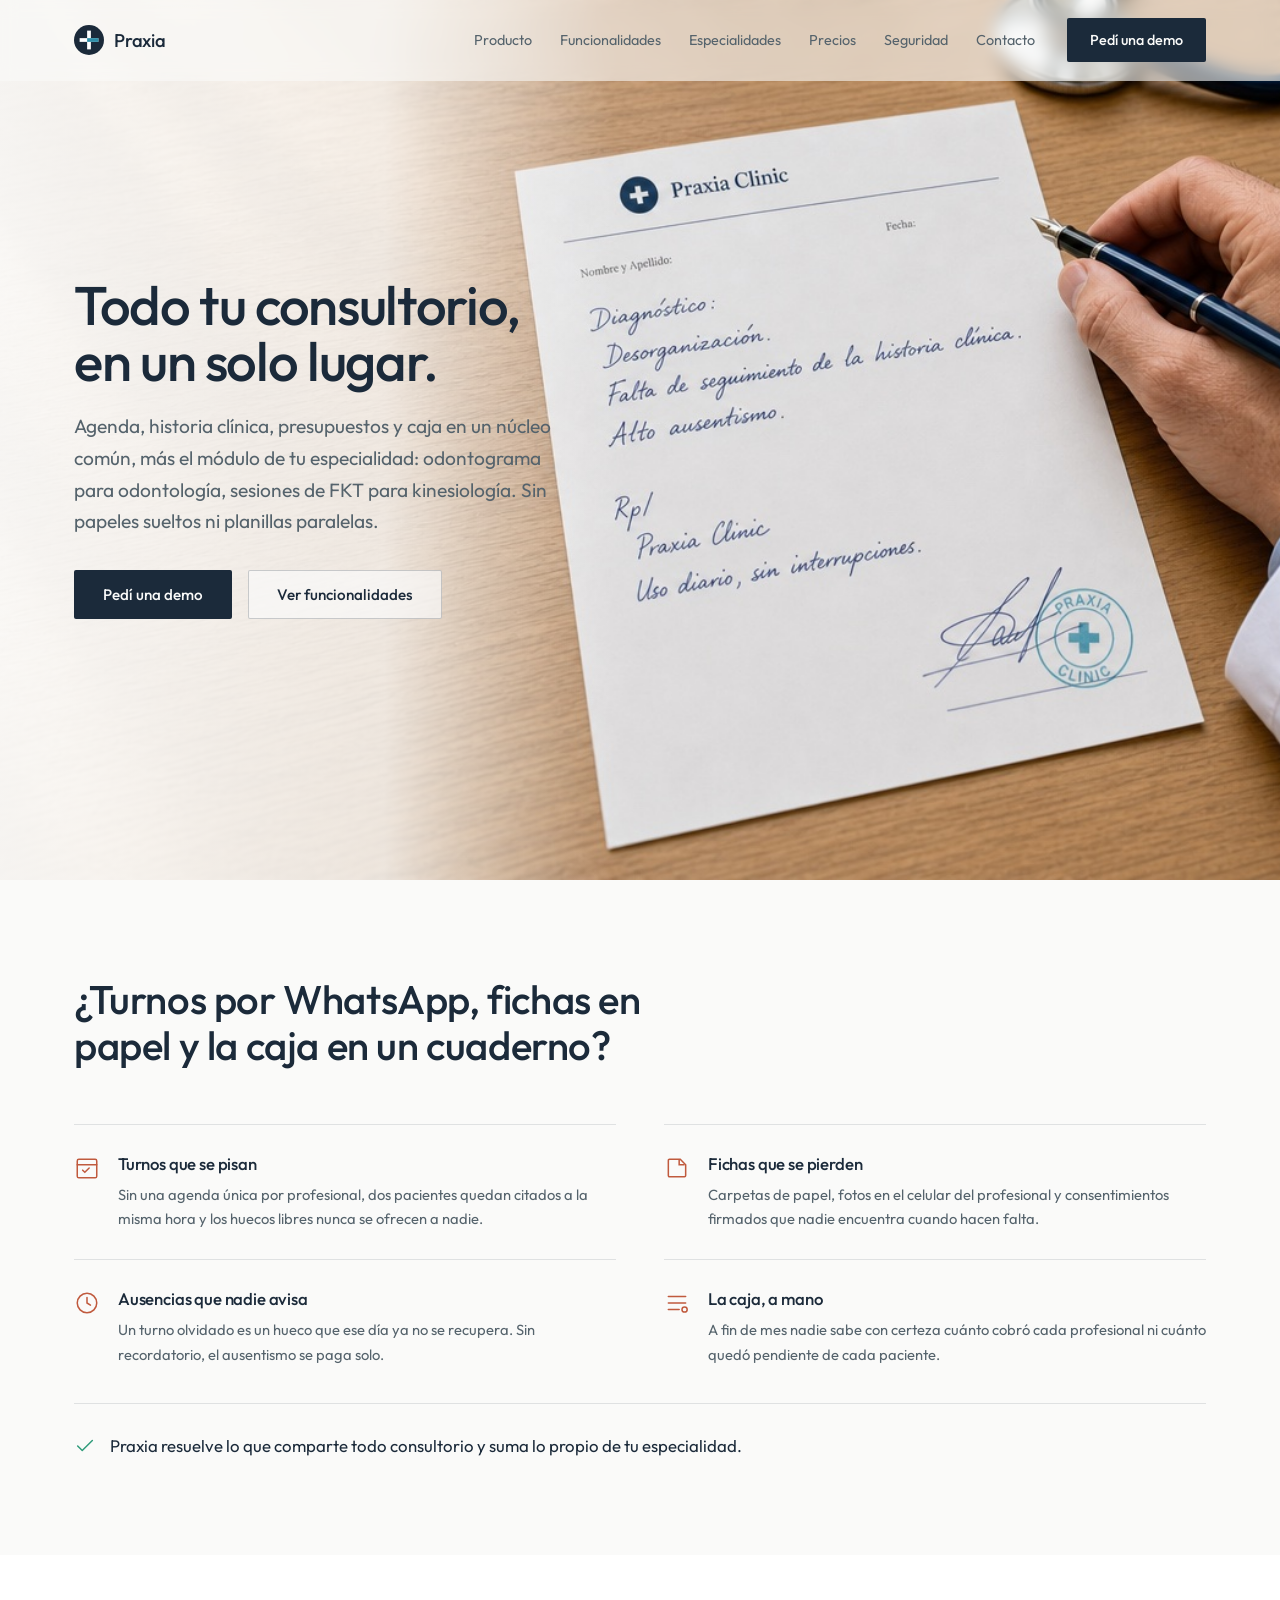
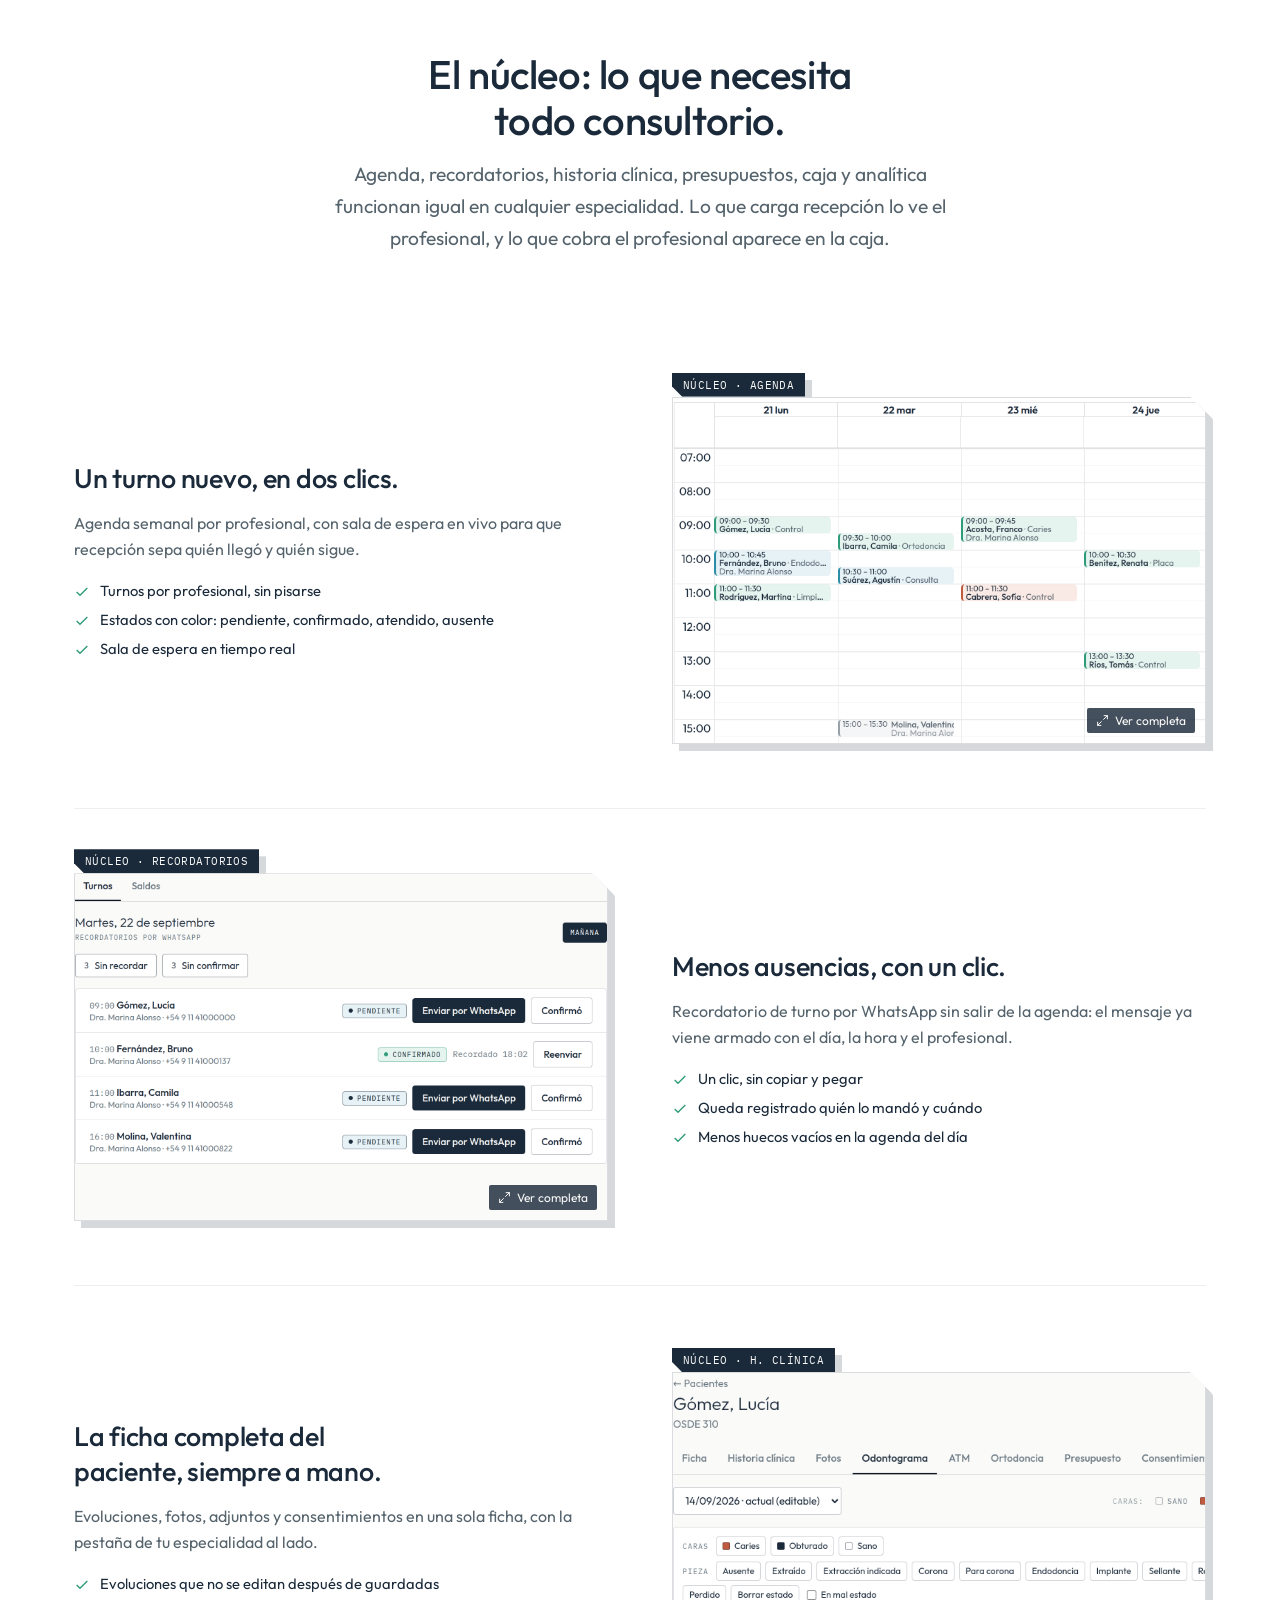
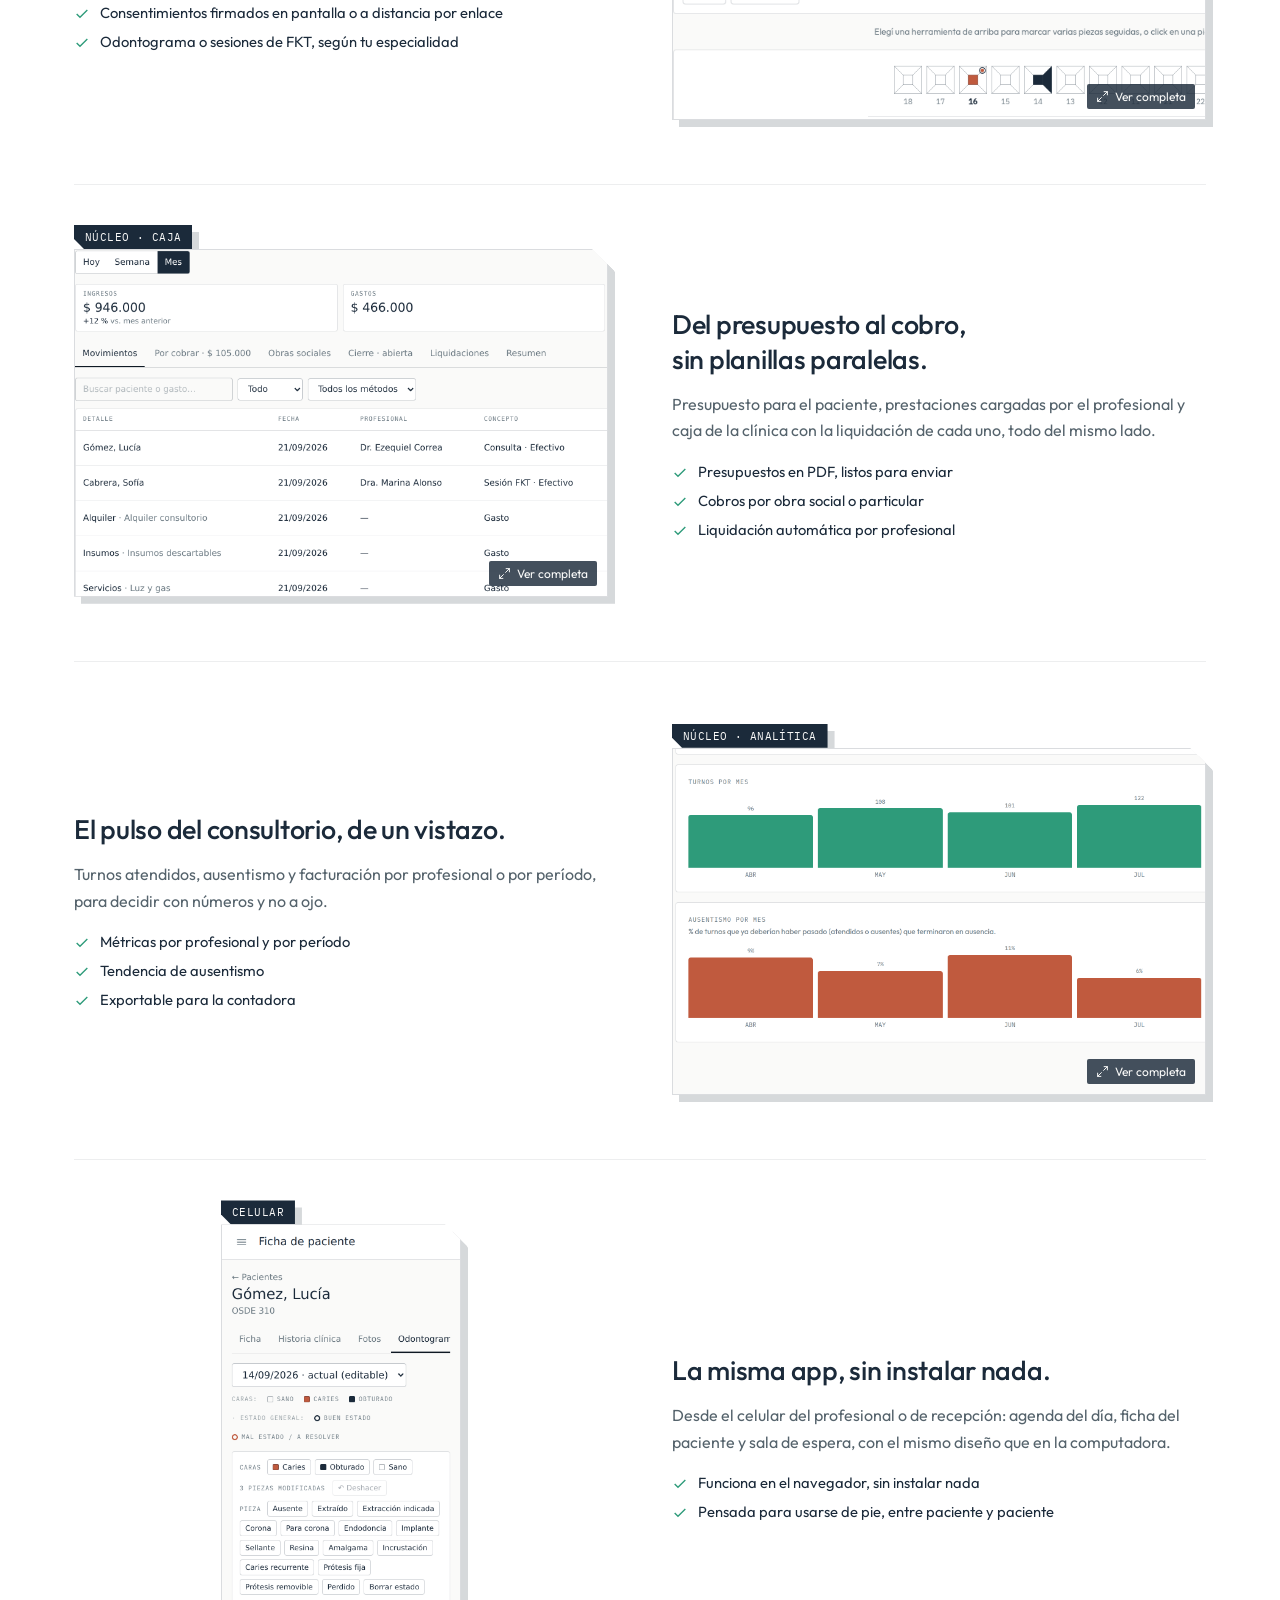
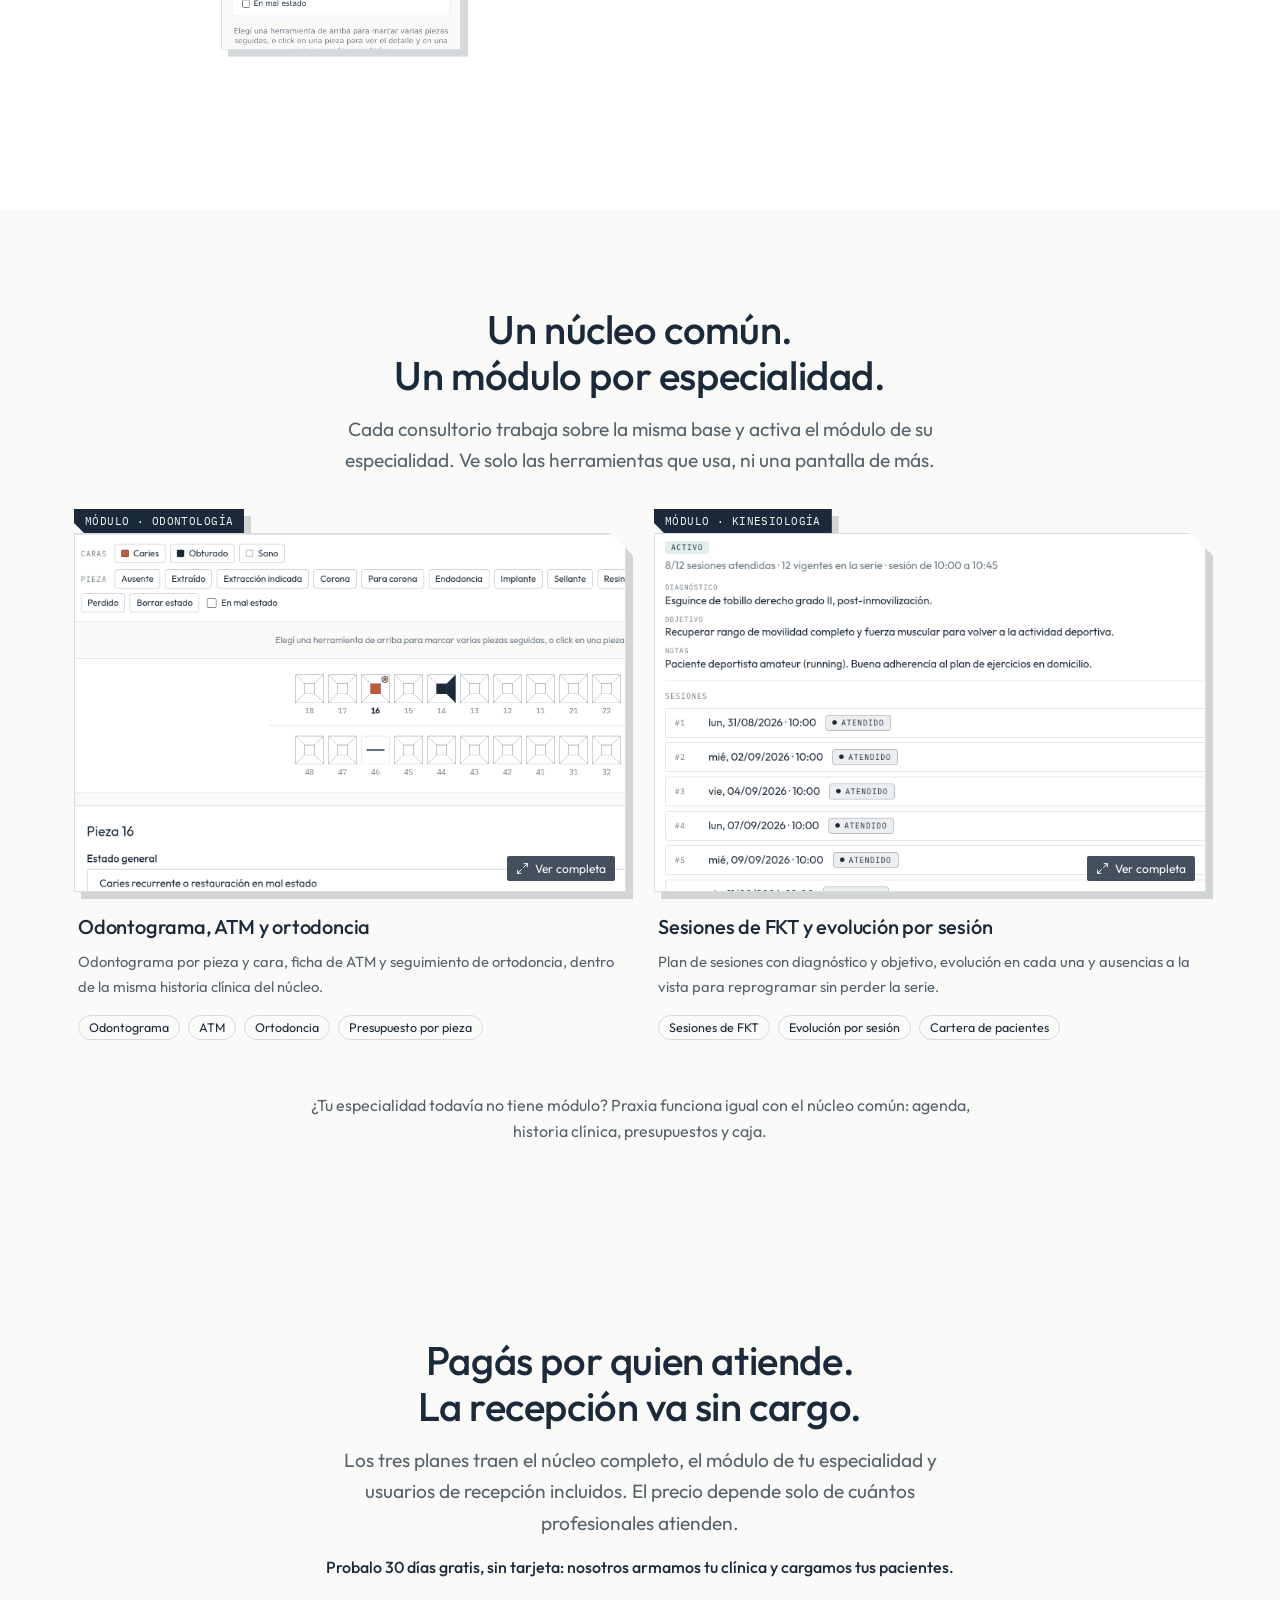
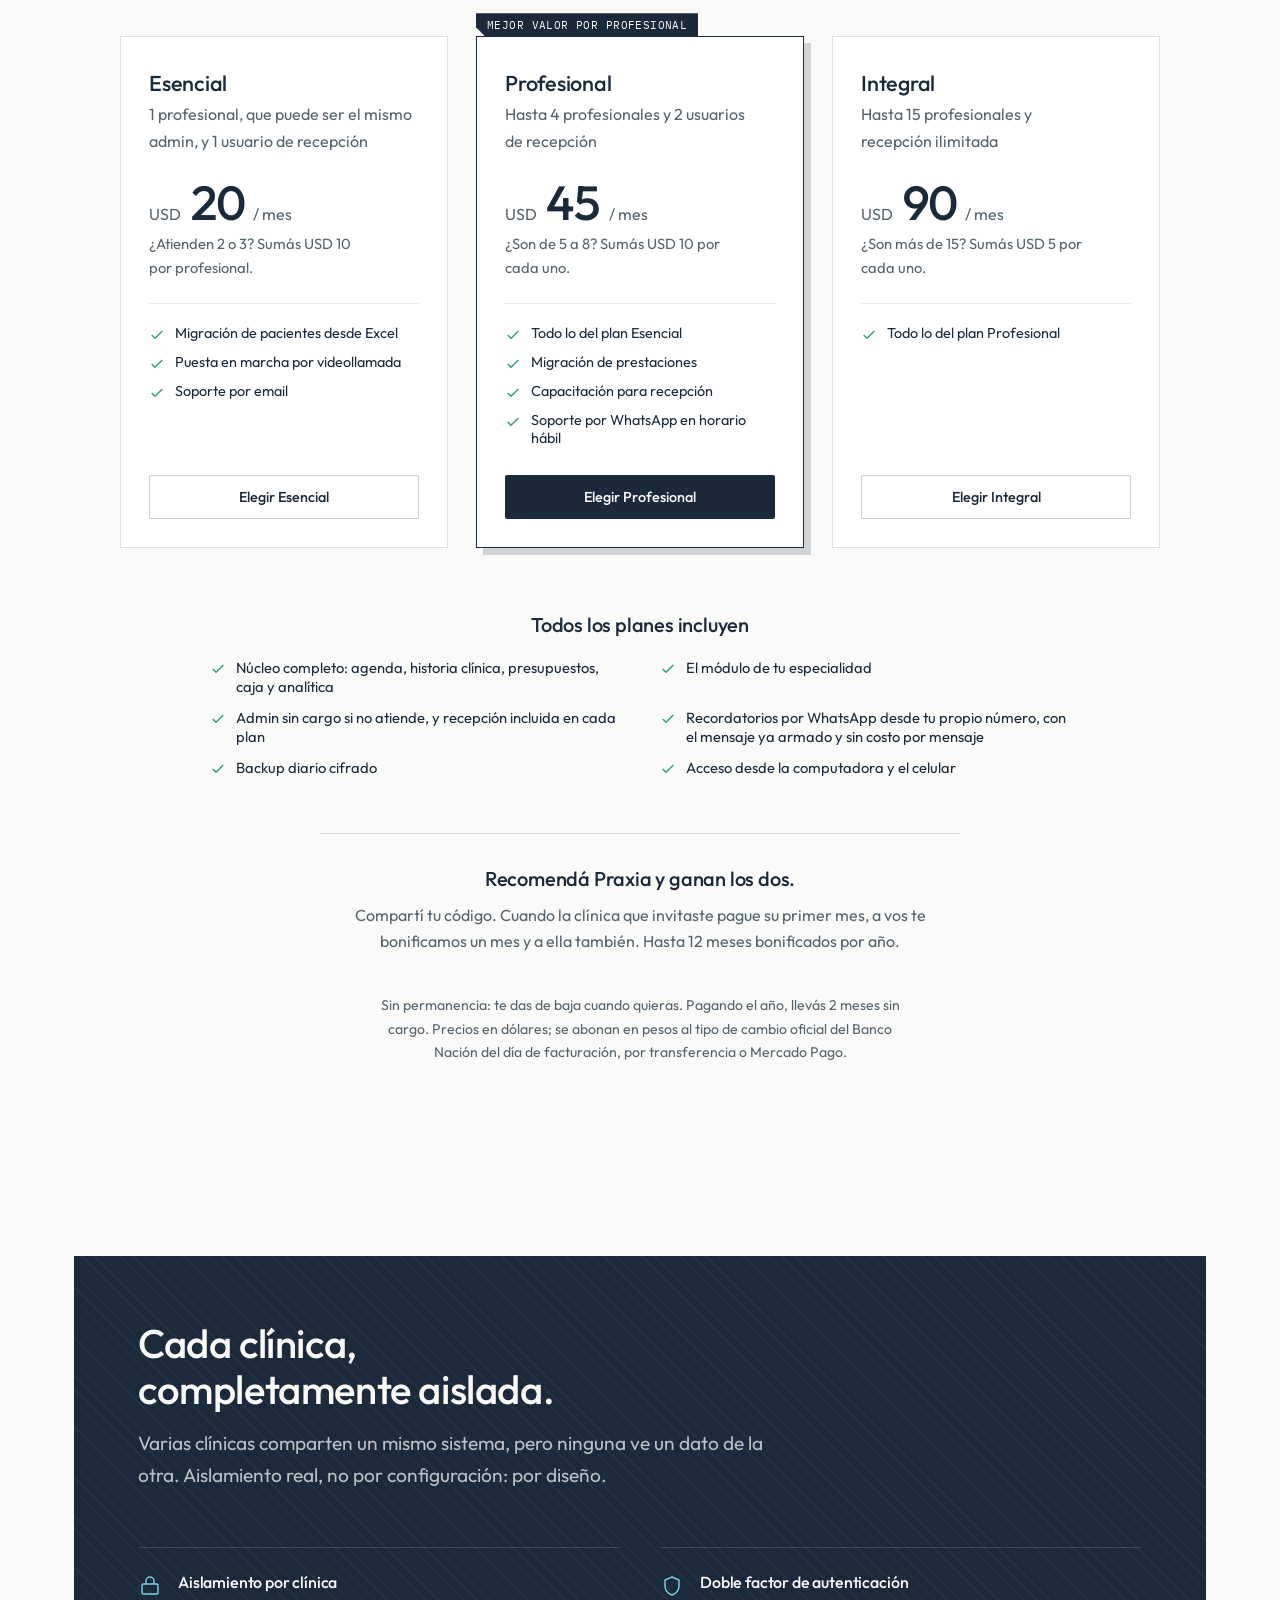
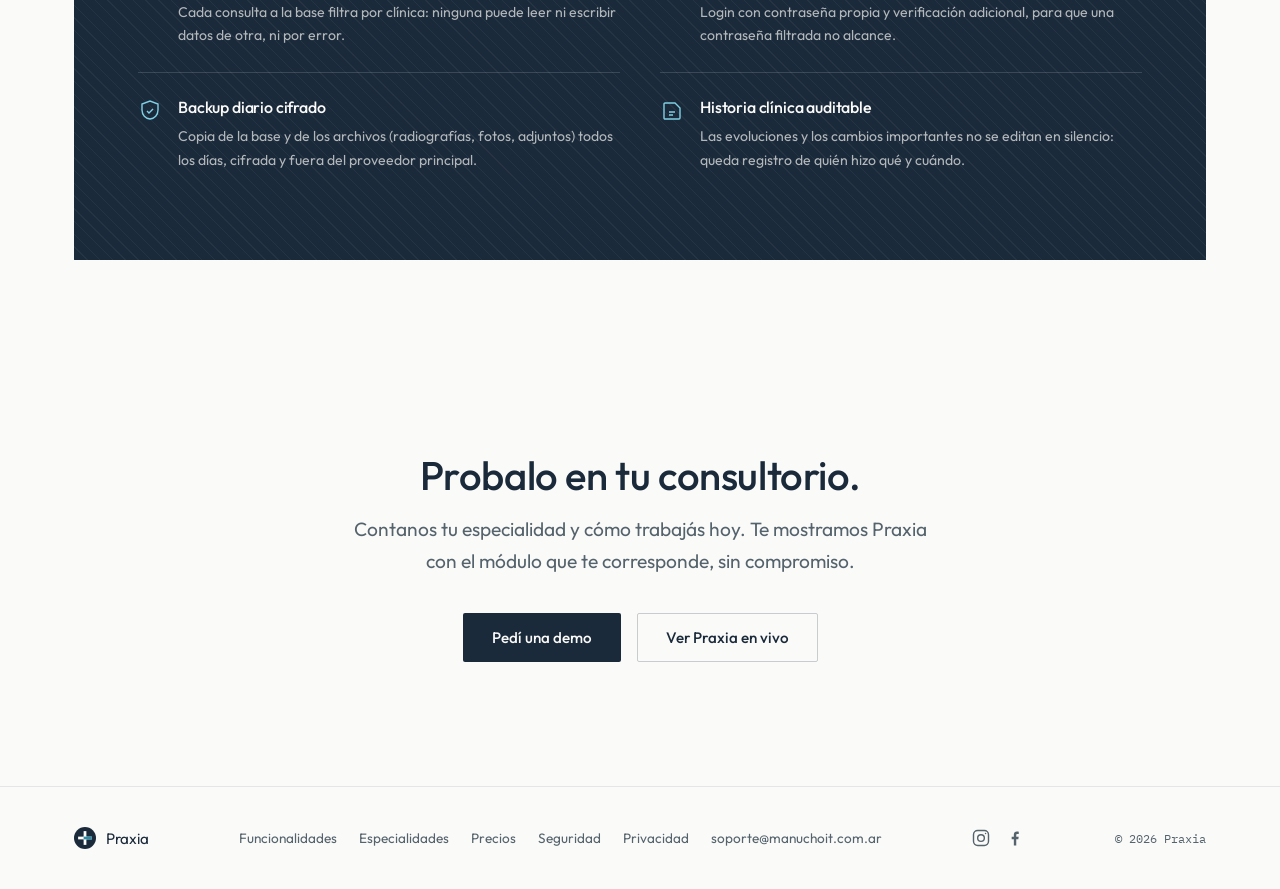
==== index.html @ 9cf38cc9 "Planes: Integral incluye hasta 15 profesionales, desde el 16 USD 5 c/u Co-Authored-By: Claude Opus 5" ====
<!doctype html>
<html lang="es-AR">
<head>
  <!-- Mejora progresiva: el contenido ".reveal" es visible por defecto (ver
       style.css). Solo si este script corre agregamos la clase "js", que
       recién ahí habilita la animación de aparición vía IntersectionObserver
       (main.js). Así, sin JS (o si tarda/falla) el sitio se ve completo
       igual — nunca depende de JS para mostrar contenido, solo para animarlo. -->
  <script>
    document.documentElement.classList.add('js');
  </script>
  <meta charset="UTF-8" />
  <meta name="viewport" content="width=device-width, initial-scale=1" />
  <title>Praxia — Gestión para consultorios de odontología y kinesiología</title>
  <meta
    name="description"
    content="Praxia es el sistema de gestión para consultorios en Argentina: un núcleo común de agenda, historia clínica, presupuestos y caja, y un módulo propio para cada especialidad, odontología y kinesiología."
  />
  <meta name="theme-color" content="#1b2a3a" />

  <meta property="og:type" content="website" />
  <meta property="og:title" content="Praxia — Un núcleo común, un módulo por especialidad" />
  <meta
    property="og:description"
    content="Agenda, historia clínica, presupuestos y caja en un núcleo común, más el módulo de tu especialidad: odontograma para odontología, sesiones de FKT para kinesiología."
  />
  <meta property="og:image" content="assets/img/praxia-icon.svg" />
  <meta name="twitter:card" content="summary" />

  <link rel="icon" type="image/svg+xml" href="assets/img/favicon.svg" />
  <link rel="preconnect" href="https://fonts.googleapis.com" />
  <link rel="preconnect" href="https://fonts.gstatic.com" crossorigin />
  <link
    href="https://fonts.googleapis.com/css2?family=Outfit:wght@300;400;500;600;700&family=IBM+Plex+Mono:wght@400;500&display=swap"
    rel="stylesheet"
  />
  <link rel="stylesheet" href="assets/css/style.css" />
  <script src="assets/js/pixel.js"></script>
  <script src="assets/js/origen.js"></script>
</head>
<body>
  <!-- ==================== HEADER ==================== -->
  <header class="site-header" id="site-header">
    <div class="container">
      <a href="#top" class="brand">
        <img src="assets/img/praxia-icon.svg" alt="" width="30" height="30" />
        Praxia
      </a>

      <button class="nav-toggle" id="nav-toggle" aria-label="Abrir menú" aria-expanded="false" aria-controls="main-nav">
        <svg viewBox="0 0 24 24" fill="none" stroke="currentColor" stroke-width="1.8">
          <path d="M4 7h16M4 12h16M4 17h16" stroke-linecap="round" />
        </svg>
      </button>

      <nav class="main-nav" id="main-nav">
        <div class="nav-links">
          <a href="#producto">Producto</a>
          <a href="#funcionalidades">Funcionalidades</a>
          <a href="#especialidades">Especialidades</a>
          <a href="#precios">Precios</a>
          <a href="#seguridad">Seguridad</a>
          <a href="#contacto">Contacto</a>
        </div>
        <a class="btn btn-primary" href="demo.html">Pedí una demo</a>
      </nav>
    </div>
  </header>

  <main id="top">
    <!-- ==================== HERO ==================== -->
    <section class="hero" id="producto">
      <img
        class="hero-photo"
        src="assets/img/hero-receta.jpg"
        width="1280"
        height="720"
        fetchpriority="high"
        alt="Receta médica de Praxia Clinic recién escrita a mano. Diagnóstico: desorganización, falta de seguimiento de la historia clínica, alto ausentismo. Rp/ Praxia Clinic, uso diario, sin interrupciones."
      />
      <div class="container">
        <div class="hero-copy">
          <h1>Todo tu consultorio,<br />en un solo lugar.</h1>
          <p class="lede">
            Agenda, historia clínica, presupuestos y caja en un núcleo común, más el módulo de tu
            especialidad: odontograma para odontología, sesiones de FKT para kinesiología. Sin papeles
            sueltos ni planillas paralelas.
          </p>
          <div class="hero-ctas">
            <a class="btn btn-primary btn-lg" href="demo.html">
              Pedí una demo
            </a>
            <a class="btn btn-secondary btn-lg" href="#funcionalidades">Ver funcionalidades</a>
          </div>
        </div>
      </div>
    </section>

    <!-- ==================== DOLOR / GANCHO ==================== -->
    <section>
      <div class="container">
        <div class="section-head reveal">
          <h2>¿Turnos por WhatsApp, fichas en papel y la caja en un cuaderno?</h2>
        </div>

        <div class="pain-list reveal reveal-stagger">
          <div class="pain-item" style="--i:0">
            <svg class="icon" viewBox="0 0 24 24" fill="none" stroke="currentColor" stroke-width="1.4"><rect x="3" y="4" width="18" height="17" rx="1.5"/><path d="M3 9h18" stroke-linecap="round"/><path d="M8 14l2 2 4-4" stroke-linecap="round" stroke-linejoin="round"/></svg>
            <div>
              <h3>Turnos que se pisan</h3>
              <p>Sin una agenda única por profesional, dos pacientes quedan citados a la misma hora y los huecos libres nunca se ofrecen a nadie.</p>
            </div>
          </div>
          <div class="pain-item" style="--i:1">
            <svg class="icon" viewBox="0 0 24 24" fill="none" stroke="currentColor" stroke-width="1.4"><path d="M4 19V5a1 1 0 011-1h10l5 5v10a1 1 0 01-1 1H5a1 1 0 01-1-1z"/><path d="M14 4v5h5" /></svg>
            <div>
              <h3>Fichas que se pierden</h3>
              <p>Carpetas de papel, fotos en el celular del profesional y consentimientos firmados que nadie encuentra cuando hacen falta.</p>
            </div>
          </div>
          <div class="pain-item" style="--i:2">
            <svg class="icon" viewBox="0 0 24 24" fill="none" stroke="currentColor" stroke-width="1.4"><circle cx="12" cy="12" r="9"/><path d="M12 7v5l3.2 2" stroke-linecap="round"/></svg>
            <div>
              <h3>Ausencias que nadie avisa</h3>
              <p>Un turno olvidado es un hueco que ese día ya no se recupera. Sin recordatorio, el ausentismo se paga solo.</p>
            </div>
          </div>
          <div class="pain-item" style="--i:3">
            <svg class="icon" viewBox="0 0 24 24" fill="none" stroke="currentColor" stroke-width="1.4"><path d="M4 6h16M4 12h16M4 18h10" stroke-linecap="round"/><circle cx="19" cy="18" r="2.4"/></svg>
            <div>
              <h3>La caja, a mano</h3>
              <p>A fin de mes nadie sabe con certeza cuánto cobró cada profesional ni cuánto quedó pendiente de cada paciente.</p>
            </div>
          </div>
        </div>

        <p class="pain-resolve reveal">
          <svg viewBox="0 0 24 24" fill="none" stroke="currentColor" stroke-width="1.6"><path d="M20 6L9 17l-5-5" stroke-linecap="round" stroke-linejoin="round"/></svg>
          Praxia resuelve lo que comparte todo consultorio y suma lo propio de tu especialidad.
        </p>
      </div>
    </section>

    <!-- ==================== FUNCIONALIDADES ==================== -->
    <section id="funcionalidades" style="background:var(--color-white)">
      <div class="container">
        <div class="section-head center reveal">
          <h2>El núcleo: lo que necesita todo consultorio.</h2>
          <p class="lede">Agenda, recordatorios, historia clínica, presupuestos, caja y analítica funcionan igual en cualquier especialidad. Lo que carga recepción lo ve el profesional, y lo que cobra el profesional aparece en la caja.</p>
        </div>

        <div class="feature-rows">
          <!-- Agenda -->
          <div class="feature-row reveal">
            <div class="feature-copy">
              <h3>Un turno nuevo, en dos clics.</h3>
              <p>Agenda semanal por profesional, con sala de espera en vivo para que recepción sepa quién llegó y quién sigue.</p>
              <ul class="feature-list">
                <li><svg viewBox="0 0 24 24" fill="none" stroke="currentColor" stroke-width="2"><path d="M20 6L9 17l-5-5"/></svg> Turnos por profesional, sin pisarse</li>
                <li><svg viewBox="0 0 24 24" fill="none" stroke="currentColor" stroke-width="2"><path d="M20 6L9 17l-5-5"/></svg> Estados con color: pendiente, confirmado, atendido, ausente</li>
                <li><svg viewBox="0 0 24 24" fill="none" stroke="currentColor" stroke-width="2"><path d="M20 6L9 17l-5-5"/></svg> Sala de espera en tiempo real</li>
              </ul>
            </div>
            <div class="ficha">
              <span class="ficha-tag">NÚCLEO · AGENDA</span>
              <div class="ficha-shape">
                <button type="button" class="shot-wrap shot-zoom" data-full="assets/img/screenshots/agenda.png" aria-label="Ver pantalla completa: Vista de la agenda semanal de Praxia">
                  <img class="shot" src="assets/img/screenshots/recortes/agenda.png" alt="Vista de la agenda semanal de Praxia" loading="lazy" />
                  <div class="shot-placeholder" aria-hidden="true"><svg viewBox="0 0 24 24" fill="none" stroke="currentColor" stroke-width="1.4"><rect x="3" y="4" width="18" height="17" rx="1.5"/><path d="M3 9h18M8 3v3M16 3v3"/></svg></div>
                  <span class="zoom-hint" aria-hidden="true"><svg viewBox="0 0 24 24" fill="none" stroke="currentColor" stroke-width="1.8"><path d="M15 3h6v6M9 21H3v-6M21 3l-7 7M3 21l7-7" stroke-linecap="round" stroke-linejoin="round"/></svg> Ver completa</span>
                </button>
              </div>
            </div>
          </div>

          <!-- Recordatorios -->
          <div class="feature-row reverse reveal">
            <div class="feature-copy">
              <h3>Menos ausencias, con un clic.</h3>
              <p>Recordatorio de turno por WhatsApp sin salir de la agenda: el mensaje ya viene armado con el día, la hora y el profesional.</p>
              <ul class="feature-list">
                <li><svg viewBox="0 0 24 24" fill="none" stroke="currentColor" stroke-width="2"><path d="M20 6L9 17l-5-5"/></svg> Un clic, sin copiar y pegar</li>
                <li><svg viewBox="0 0 24 24" fill="none" stroke="currentColor" stroke-width="2"><path d="M20 6L9 17l-5-5"/></svg> Queda registrado quién lo mandó y cuándo</li>
                <li><svg viewBox="0 0 24 24" fill="none" stroke="currentColor" stroke-width="2"><path d="M20 6L9 17l-5-5"/></svg> Menos huecos vacíos en la agenda del día</li>
              </ul>
            </div>
            <div class="ficha">
              <span class="ficha-tag">NÚCLEO · RECORDATORIOS</span>
              <div class="ficha-shape">
                <button type="button" class="shot-wrap shot-zoom" data-full="assets/img/screenshots/recordatorios.png" aria-label="Ver pantalla completa: Recordatorio de turno por WhatsApp en Praxia">
                  <img class="shot" src="assets/img/screenshots/recortes/recordatorios.png" alt="Recordatorio de turno por WhatsApp en Praxia" loading="lazy" />
                  <div class="shot-placeholder" aria-hidden="true"><svg viewBox="0 0 24 24" fill="none" stroke="currentColor" stroke-width="1.4"><path d="M21 11.5a8.5 8.5 0 01-12.4 7.55L4 20l1.05-4.42A8.5 8.5 0 1121 11.5z"/></svg></div>
                  <span class="zoom-hint" aria-hidden="true"><svg viewBox="0 0 24 24" fill="none" stroke="currentColor" stroke-width="1.8"><path d="M15 3h6v6M9 21H3v-6M21 3l-7 7M3 21l7-7" stroke-linecap="round" stroke-linejoin="round"/></svg> Ver completa</span>
                </button>
              </div>
            </div>
          </div>

          <!-- Historia clínica -->
          <div class="feature-row reveal">
            <div class="feature-copy">
              <h3>La ficha completa del paciente, siempre a mano.</h3>
              <p>Evoluciones, fotos, adjuntos y consentimientos en una sola ficha, con la pestaña de tu especialidad al lado.</p>
              <ul class="feature-list">
                <li><svg viewBox="0 0 24 24" fill="none" stroke="currentColor" stroke-width="2"><path d="M20 6L9 17l-5-5"/></svg> Evoluciones que no se editan después de guardadas</li>
                <li><svg viewBox="0 0 24 24" fill="none" stroke="currentColor" stroke-width="2"><path d="M20 6L9 17l-5-5"/></svg> Consentimientos firmados en pantalla o a distancia por enlace</li>
                <li><svg viewBox="0 0 24 24" fill="none" stroke="currentColor" stroke-width="2"><path d="M20 6L9 17l-5-5"/></svg> Odontograma o sesiones de FKT, según tu especialidad</li>
              </ul>
            </div>
            <div class="ficha">
              <span class="ficha-tag">NÚCLEO · H. CLÍNICA</span>
              <div class="ficha-shape">
                <button type="button" class="shot-wrap shot-zoom" data-full="assets/img/screenshots/ficha-odontograma.png" aria-label="Ver pantalla completa: Ficha de paciente con odontograma en Praxia">
                  <img class="shot" src="assets/img/screenshots/recortes/historia-clinica.png" alt="Ficha de paciente con odontograma en Praxia" loading="lazy" />
                  <div class="shot-placeholder" aria-hidden="true"><svg viewBox="0 0 24 24" fill="none" stroke="currentColor" stroke-width="1.4"><path d="M4 19V5a1 1 0 011-1h10l5 5v10a1 1 0 01-1 1H5a1 1 0 01-1-1z"/><path d="M14 4v5h5"/></svg></div>
                  <span class="zoom-hint" aria-hidden="true"><svg viewBox="0 0 24 24" fill="none" stroke="currentColor" stroke-width="1.8"><path d="M15 3h6v6M9 21H3v-6M21 3l-7 7M3 21l7-7" stroke-linecap="round" stroke-linejoin="round"/></svg> Ver completa</span>
                </button>
              </div>
            </div>
          </div>

          <!-- Presupuestos y caja -->
          <div class="feature-row reverse reveal">
            <div class="feature-copy">
              <h3>Del presupuesto al cobro, sin planillas paralelas.</h3>
              <p>Presupuesto para el paciente, prestaciones cargadas por el profesional y caja de la clínica con la liquidación de cada uno, todo del mismo lado.</p>
              <ul class="feature-list">
                <li><svg viewBox="0 0 24 24" fill="none" stroke="currentColor" stroke-width="2"><path d="M20 6L9 17l-5-5"/></svg> Presupuestos en PDF, listos para enviar</li>
                <li><svg viewBox="0 0 24 24" fill="none" stroke="currentColor" stroke-width="2"><path d="M20 6L9 17l-5-5"/></svg> Cobros por obra social o particular</li>
                <li><svg viewBox="0 0 24 24" fill="none" stroke="currentColor" stroke-width="2"><path d="M20 6L9 17l-5-5"/></svg> Liquidación automática por profesional</li>
              </ul>
            </div>
            <div class="ficha">
              <span class="ficha-tag">NÚCLEO · CAJA</span>
              <div class="ficha-shape">
                <button type="button" class="shot-wrap shot-zoom" data-full="assets/img/screenshots/caja.png" aria-label="Ver pantalla completa: Caja de la clínica en Praxia">
                  <img class="shot" src="assets/img/screenshots/recortes/caja.png" alt="Caja de la clínica en Praxia" loading="lazy" />
                  <div class="shot-placeholder" aria-hidden="true"><svg viewBox="0 0 24 24" fill="none" stroke="currentColor" stroke-width="1.4"><rect x="2.5" y="6" width="19" height="13" rx="1.5"/><circle cx="12" cy="12.5" r="3"/></svg></div>
                  <span class="zoom-hint" aria-hidden="true"><svg viewBox="0 0 24 24" fill="none" stroke="currentColor" stroke-width="1.8"><path d="M15 3h6v6M9 21H3v-6M21 3l-7 7M3 21l7-7" stroke-linecap="round" stroke-linejoin="round"/></svg> Ver completa</span>
                </button>
              </div>
            </div>
          </div>

          <!-- Analítica -->
          <div class="feature-row reveal">
            <div class="feature-copy">
              <h3>El pulso del consultorio, de un vistazo.</h3>
              <p>Turnos atendidos, ausentismo y facturación por profesional o por período, para decidir con números y no a ojo.</p>
              <ul class="feature-list">
                <li><svg viewBox="0 0 24 24" fill="none" stroke="currentColor" stroke-width="2"><path d="M20 6L9 17l-5-5"/></svg> Métricas por profesional y por período</li>
                <li><svg viewBox="0 0 24 24" fill="none" stroke="currentColor" stroke-width="2"><path d="M20 6L9 17l-5-5"/></svg> Tendencia de ausentismo</li>
                <li><svg viewBox="0 0 24 24" fill="none" stroke="currentColor" stroke-width="2"><path d="M20 6L9 17l-5-5"/></svg> Exportable para la contadora</li>
              </ul>
            </div>
            <div class="ficha">
              <span class="ficha-tag">NÚCLEO · ANALÍTICA</span>
              <div class="ficha-shape">
                <button type="button" class="shot-wrap shot-zoom" data-full="assets/img/screenshots/analitica.png" aria-label="Ver pantalla completa: Panel de analítica de Praxia">
                  <img class="shot" src="assets/img/screenshots/recortes/analitica.png" alt="Panel de analítica de Praxia" loading="lazy" />
                  <div class="shot-placeholder" aria-hidden="true"><svg viewBox="0 0 24 24" fill="none" stroke="currentColor" stroke-width="1.4"><path d="M4 19V5M4 19h16"/><path d="M8 15l3-4 3 2 4-6" stroke-linecap="round" stroke-linejoin="round"/></svg></div>
                  <span class="zoom-hint" aria-hidden="true"><svg viewBox="0 0 24 24" fill="none" stroke="currentColor" stroke-width="1.8"><path d="M15 3h6v6M9 21H3v-6M21 3l-7 7M3 21l7-7" stroke-linecap="round" stroke-linejoin="round"/></svg> Ver completa</span>
                </button>
              </div>
            </div>
          </div>

          <!-- Mobile -->
          <div class="feature-row reverse reveal">
            <div class="feature-copy">
              <h3>La misma app, sin instalar nada.</h3>
              <p>Desde el celular del profesional o de recepción: agenda del día, ficha del paciente y sala de espera, con el mismo diseño que en la computadora.</p>
              <ul class="feature-list">
                <li><svg viewBox="0 0 24 24" fill="none" stroke="currentColor" stroke-width="2"><path d="M20 6L9 17l-5-5"/></svg> Funciona en el navegador, sin instalar nada</li>
                <li><svg viewBox="0 0 24 24" fill="none" stroke="currentColor" stroke-width="2"><path d="M20 6L9 17l-5-5"/></svg> Pensada para usarse de pie, entre paciente y paciente</li>
              </ul>
            </div>
            <div class="ficha ficha-phone">
              <span class="ficha-tag">CELULAR</span>
              <div class="ficha-shape">
                <div class="shot-wrap">
                  <img class="shot" src="assets/img/screenshots/mobile-ficha.png" alt="Ficha de paciente de Praxia en el celular" loading="lazy" />
                  <div class="shot-placeholder" aria-hidden="true"><svg viewBox="0 0 24 24" fill="none" stroke="currentColor" stroke-width="1.4"><rect x="5" y="2" width="14" height="20" rx="2"/></svg></div>
                </div>
              </div>
            </div>
          </div>
        </div>
      </div>
    </section>

    <!-- ==================== ESPECIALIDADES ==================== -->
    <section id="especialidades">
      <div class="container">
        <div class="section-head center reveal">
          <h2>Un núcleo común.<br />Un módulo por especialidad.</h2>
          <p class="lede">Cada consultorio trabaja sobre la misma base y activa el módulo de su especialidad. Ve solo las herramientas que usa, ni una pantalla de más.</p>
        </div>

        <div class="specialty-grid reveal reveal-stagger">
          <div class="specialty-card" style="--i:0">
            <div class="ficha">
              <span class="ficha-tag">MÓDULO · ODONTOLOGÍA</span>
              <div class="ficha-shape">
                <button type="button" class="shot-wrap shot-zoom" data-full="assets/img/screenshots/ficha-odontograma.png" aria-label="Ver pantalla completa: Odontograma de un paciente en Praxia">
                  <img class="shot" src="assets/img/screenshots/recortes/odontograma.png" alt="Odontograma de un paciente en Praxia" loading="lazy" />
                  <div class="shot-placeholder" aria-hidden="true"><svg viewBox="0 0 24 24" fill="none" stroke="currentColor" stroke-width="1.4"><path d="M4 19V5a1 1 0 011-1h10l5 5v10a1 1 0 01-1 1H5a1 1 0 01-1-1z"/></svg></div>
                  <span class="zoom-hint" aria-hidden="true"><svg viewBox="0 0 24 24" fill="none" stroke="currentColor" stroke-width="1.8"><path d="M15 3h6v6M9 21H3v-6M21 3l-7 7M3 21l7-7" stroke-linecap="round" stroke-linejoin="round"/></svg> Ver completa</span>
                </button>
              </div>
            </div>
            <div class="body">
              <h3>Odontograma, ATM y ortodoncia</h3>
              <p>Odontograma por pieza y cara, ficha de ATM y seguimiento de ortodoncia, dentro de la misma historia clínica del núcleo.</p>
              <div class="chip-row">
                <span class="chip">Odontograma</span>
                <span class="chip">ATM</span>
                <span class="chip">Ortodoncia</span>
                <span class="chip">Presupuesto por pieza</span>
              </div>
            </div>
          </div>

          <div class="specialty-card" style="--i:1">
            <div class="ficha">
              <span class="ficha-tag">MÓDULO · KINESIOLOGÍA</span>
              <div class="ficha-shape">
                <button type="button" class="shot-wrap shot-zoom" data-full="assets/img/screenshots/ficha-fkt.png" aria-label="Ver pantalla completa: Módulo de kinesiología (FKT) en Praxia">
                  <img class="shot" src="assets/img/screenshots/recortes/fkt.png" alt="Módulo de kinesiología (FKT) en Praxia" loading="lazy" />
                  <div class="shot-placeholder" aria-hidden="true"><svg viewBox="0 0 24 24" fill="none" stroke="currentColor" stroke-width="1.4"><circle cx="12" cy="12" r="9"/><path d="M8 12h8M12 8v8"/></svg></div>
                  <span class="zoom-hint" aria-hidden="true"><svg viewBox="0 0 24 24" fill="none" stroke="currentColor" stroke-width="1.8"><path d="M15 3h6v6M9 21H3v-6M21 3l-7 7M3 21l7-7" stroke-linecap="round" stroke-linejoin="round"/></svg> Ver completa</span>
                </button>
              </div>
            </div>
            <div class="body">
              <h3>Sesiones de FKT y evolución por sesión</h3>
              <p>Plan de sesiones con diagnóstico y objetivo, evolución en cada una y ausencias a la vista para reprogramar sin perder la serie.</p>
              <div class="chip-row">
                <span class="chip">Sesiones de FKT</span>
                <span class="chip">Evolución por sesión</span>
                <span class="chip">Cartera de pacientes</span>
              </div>
            </div>
          </div>
        </div>

        <p class="specialty-note reveal">¿Tu especialidad todavía no tiene módulo? Praxia funciona igual con el núcleo común: agenda, historia clínica, presupuestos y caja.</p>
      </div>
    </section>

    <!-- ==================== PRECIOS ==================== -->
    <section id="precios">
      <div class="container">
        <div class="section-head center reveal">
          <h2>Pagás por quien atiende.<br />La recepción va sin cargo.</h2>
          <p class="lede">Los tres planes traen el núcleo completo, el módulo de tu especialidad y usuarios de recepción incluidos. El precio depende solo de cuántos profesionales atienden.</p>
          <p class="pricing-trial">Probalo 30 días gratis, sin tarjeta: nosotros armamos tu clínica y cargamos tus pacientes.</p>
        </div>

        <div class="pricing reveal">
          <article class="plan">
            <h3>Esencial</h3>
            <p class="plan-for">1 profesional, que puede ser el mismo admin, y 1 usuario de recepción</p>
            <p class="plan-price"><span class="plan-currency">USD</span> 20 <span class="plan-per">/ mes</span></p>
            <p class="plan-note">¿Atienden 2 o 3? Sumás USD 10 por profesional.</p>
            <ul class="feature-list plan-services">
              <li><svg viewBox="0 0 24 24" fill="none" stroke="currentColor" stroke-width="2"><path d="M20 6L9 17l-5-5"/></svg> Migración de pacientes desde Excel</li>
              <li><svg viewBox="0 0 24 24" fill="none" stroke="currentColor" stroke-width="2"><path d="M20 6L9 17l-5-5"/></svg> Puesta en marcha por videollamada</li>
              <li><svg viewBox="0 0 24 24" fill="none" stroke="currentColor" stroke-width="2"><path d="M20 6L9 17l-5-5"/></svg> Soporte por email</li>
            </ul>
            <a class="btn btn-secondary" href="demo.html?plan=esencial">Elegir Esencial</a>
          </article>

          <article class="plan plan-featured">
            <span class="ficha-tag">MEJOR VALOR POR PROFESIONAL</span>
            <h3>Profesional</h3>
            <p class="plan-for">Hasta 4 profesionales y 2 usuarios de recepción</p>
            <p class="plan-price"><span class="plan-currency">USD</span> 45 <span class="plan-per">/ mes</span></p>
            <p class="plan-note">¿Son de 5 a 8? Sumás USD 10 por cada uno.</p>
            <ul class="feature-list plan-services">
              <li><svg viewBox="0 0 24 24" fill="none" stroke="currentColor" stroke-width="2"><path d="M20 6L9 17l-5-5"/></svg> Todo lo del plan Esencial</li>
              <li><svg viewBox="0 0 24 24" fill="none" stroke="currentColor" stroke-width="2"><path d="M20 6L9 17l-5-5"/></svg> Migración de prestaciones</li>
              <li><svg viewBox="0 0 24 24" fill="none" stroke="currentColor" stroke-width="2"><path d="M20 6L9 17l-5-5"/></svg> Capacitación para recepción</li>
              <li><svg viewBox="0 0 24 24" fill="none" stroke="currentColor" stroke-width="2"><path d="M20 6L9 17l-5-5"/></svg> Soporte por WhatsApp en horario hábil</li>
            </ul>
            <a class="btn btn-primary" href="demo.html?plan=profesional">Elegir Profesional</a>
          </article>

          <article class="plan">
            <h3>Integral</h3>
            <p class="plan-for">Hasta 15 profesionales y recepción ilimitada</p>
            <p class="plan-price"><span class="plan-currency">USD</span> 90 <span class="plan-per">/ mes</span></p>
            <p class="plan-note">¿Son más de 15? Sumás USD 5 por cada uno.</p>
            <ul class="feature-list plan-services">
              <li><svg viewBox="0 0 24 24" fill="none" stroke="currentColor" stroke-width="2"><path d="M20 6L9 17l-5-5"/></svg> Todo lo del plan Profesional</li>
            </ul>
            <a class="btn btn-secondary" href="demo.html?plan=integral">Elegir Integral</a>
          </article>
        </div>

        <div class="plan-includes reveal">
          <h3>Todos los planes incluyen</h3>
          <ul class="feature-list">
            <li><svg viewBox="0 0 24 24" fill="none" stroke="currentColor" stroke-width="2"><path d="M20 6L9 17l-5-5"/></svg> Núcleo completo: agenda, historia clínica, presupuestos, caja y analítica</li>
            <li><svg viewBox="0 0 24 24" fill="none" stroke="currentColor" stroke-width="2"><path d="M20 6L9 17l-5-5"/></svg> El módulo de tu especialidad</li>
            <li><svg viewBox="0 0 24 24" fill="none" stroke="currentColor" stroke-width="2"><path d="M20 6L9 17l-5-5"/></svg> Admin sin cargo si no atiende, y recepción incluida en cada plan</li>
            <li><svg viewBox="0 0 24 24" fill="none" stroke="currentColor" stroke-width="2"><path d="M20 6L9 17l-5-5"/></svg> Recordatorios por WhatsApp desde tu propio número, con el mensaje ya armado y sin costo por mensaje</li>
            <li><svg viewBox="0 0 24 24" fill="none" stroke="currentColor" stroke-width="2"><path d="M20 6L9 17l-5-5"/></svg> Backup diario cifrado</li>
            <li><svg viewBox="0 0 24 24" fill="none" stroke="currentColor" stroke-width="2"><path d="M20 6L9 17l-5-5"/></svg> Acceso desde la computadora y el celular</li>
          </ul>
        </div>

        <div class="referral reveal">
          <h3>Recomendá Praxia y ganan los dos.</h3>
          <p>Compartí tu código. Cuando la clínica que invitaste pague su primer mes, a vos te bonificamos un mes y a ella también. Hasta 12 meses bonificados por año.</p>
        </div>

        <p class="pricing-fine">Sin permanencia: te das de baja cuando quieras. Pagando el año, llevás 2 meses sin cargo. Precios en dólares; se abonan en pesos al tipo de cambio oficial del Banco Nación del día de facturación, por transferencia o Mercado Pago.</p>
      </div>
    </section>

    <!-- ==================== SEGURIDAD ==================== -->
    <section id="seguridad">
      <div class="container">
        <div class="security-wrap">
          <div class="section-head reveal">
            <h2>Cada clínica, completamente aislada.</h2>
            <p class="lede">Varias clínicas comparten un mismo sistema, pero ninguna ve un dato de la otra. Aislamiento real, no por configuración: por diseño.</p>
          </div>

          <div class="security-list reveal reveal-stagger">
            <div class="security-item" style="--i:0">
              <svg class="icon" viewBox="0 0 24 24" fill="none" stroke="currentColor" stroke-width="1.4"><rect x="4" y="10" width="16" height="10" rx="1.5"/><path d="M8 10V7a4 4 0 018 0v3"/></svg>
              <div>
                <h3>Aislamiento por clínica</h3>
                <p>Cada consulta a la base filtra por clínica: ninguna puede leer ni escribir datos de otra, ni por error.</p>
              </div>
            </div>
            <div class="security-item" style="--i:1">
              <svg class="icon" viewBox="0 0 24 24" fill="none" stroke="currentColor" stroke-width="1.4"><path d="M12 3l7 3v6c0 4.5-3 7.5-7 9-4-1.5-7-4.5-7-9V6l7-3z"/></svg>
              <div>
                <h3>Doble factor de autenticación</h3>
                <p>Login con contraseña propia y verificación adicional, para que una contraseña filtrada no alcance.</p>
              </div>
            </div>
            <div class="security-item" style="--i:2">
              <svg class="icon" viewBox="0 0 24 24" fill="none" stroke="currentColor" stroke-width="1.4"><path d="M4 5v6c0 5 3.5 8.5 8 9 4.5-.5 8-4 8-9V5l-8-3-8 3z"/><path d="M9 12l2 2 4-4"/></svg>
              <div>
                <h3>Backup diario cifrado</h3>
                <p>Copia de la base y de los archivos (radiografías, fotos, adjuntos) todos los días, cifrada y fuera del proveedor principal.</p>
              </div>
            </div>
            <div class="security-item" style="--i:3">
              <svg class="icon" viewBox="0 0 24 24" fill="none" stroke="currentColor" stroke-width="1.4"><path d="M4 19V5a1 1 0 011-1h10l5 5v10a1 1 0 01-1 1H5a1 1 0 01-1-1z"/><path d="M9 13h6M9 16h4"/></svg>
              <div>
                <h3>Historia clínica auditable</h3>
                <p>Las evoluciones y los cambios importantes no se editan en silencio: queda registro de quién hizo qué y cuándo.</p>
              </div>
            </div>
          </div>
        </div>
      </div>
    </section>

    <!-- ==================== CTA FINAL ==================== -->
    <section id="contacto">
      <div class="container">
        <div class="cta-final reveal">
          <h2>Probalo en tu consultorio.</h2>
          <p class="lede">Contanos tu especialidad y cómo trabajás hoy. Te mostramos Praxia con el módulo que te corresponde, sin compromiso.</p>
          <div class="hero-ctas">
            <a class="btn btn-primary btn-lg" href="demo.html">Pedí una demo</a>
            <a class="btn btn-secondary btn-lg" href="https://praxia.manuchoit.com.ar" target="_blank" rel="noreferrer">Ver Praxia en vivo</a>
          </div>
        </div>
      </div>
    </section>
  </main>

  <!-- ==================== FOOTER ==================== -->
  <footer class="site-footer">
    <div class="container">
      <a href="#top" class="footer-brand">
        <img src="assets/img/praxia-icon.svg" alt="" width="22" height="22" />
        Praxia
      </a>
      <nav class="footer-links">
        <a href="#funcionalidades">Funcionalidades</a>
        <a href="#especialidades">Especialidades</a>
        <a href="#precios">Precios</a>
        <a href="#seguridad">Seguridad</a>
        <a href="privacidad.html">Privacidad</a>
        <a href="mailto:soporte@manuchoit.com.ar">soporte@manuchoit.com.ar</a>
      </nav>
      <div class="footer-social">
        <a href="https://www.instagram.com/praxiagestion/" target="_blank" rel="noreferrer" aria-label="Praxia en Instagram">
          <svg viewBox="0 0 24 24" fill="none" stroke="currentColor" stroke-width="1.7"><rect x="3" y="3" width="18" height="18" rx="5"/><circle cx="12" cy="12" r="4"/><circle cx="17.5" cy="6.5" r="0.9" fill="currentColor" stroke="none"/></svg>
        </a>
        <a href="https://www.facebook.com/profile.php?id=61595106873965" target="_blank" rel="noreferrer" aria-label="Praxia en Facebook">
          <svg viewBox="0 0 24 24" fill="currentColor"><path d="M13.5 21v-7.5h2.5l.4-3h-2.9V8.6c0-.9.3-1.5 1.5-1.5h1.5V4.4c-.3 0-1.2-.1-2.2-.1-2.2 0-3.7 1.3-3.7 3.8v2.4H8v3h2.6V21h2.9z"/></svg>
        </a>
      </div>
      <span class="footer-meta">© <span id="year"></span> Praxia</span>
    </div>
  </footer>

  <dialog class="lightbox" id="lightbox" aria-label="Pantalla completa">
    <button type="button" class="lightbox-close" id="lightbox-close" aria-label="Cerrar">
      <svg viewBox="0 0 24 24" fill="none" stroke="currentColor" stroke-width="1.8"><path d="M6 6l12 12M18 6L6 18" stroke-linecap="round"/></svg>
    </button>
    <img class="lightbox-img" id="lightbox-img" alt="" />
  </dialog>

  <script src="assets/js/main.js"></script>
</body>
</html>
---- assets/css/style.css ----
/* ==========================================================================
   Praxia — sitio de marketing
   Paleta y tipografías tomadas 1:1 de src/index.css (manual de marca Praxia
   v1.0 · Septiembre 2026) para que el sitio se sienta la misma marca que la
   app real, no una reinterpretación.

   Sistema visual: en vez del kit genérico de SaaS (mockup de laptop
   flotando, cards con el mismo radius/sombra para todo, eyebrows en
   mayúscula trackeada arriba de cada título), el motivo es la ficha de
   papel de un consultorio real — cada captura de pantalla se presenta como
   una ficha con esquina cortada y un código de registro (".ficha"), y la
   sección de seguridad usa una textura fina tipo papel de seguridad
   (recetario/formulario oficial) en vez de un gradiente decorativo.
   ========================================================================== */

:root {
  --font-sans: Outfit, system-ui, "Segoe UI", Helvetica, Arial, sans-serif;
  --font-display: Outfit, system-ui, sans-serif;
  --font-mono: "IBM Plex Mono", ui-monospace, Menlo, monospace;

  --color-ink: #1b2a3a;
  --color-ink-rgb: 27, 42, 58;
  --color-graphite: #6e7c85;
  /* El graphite de marca da 4.3:1 sobre blanco, por debajo de AA para texto.
     Para párrafos y links se usa esta variante más oscura del mismo gris. */
  --color-text-muted: #55636c;
  --color-bone: #fafaf9;
  --color-white: #ffffff;

  --color-accent: #1b2a3a;
  --color-accent-strong: #121e29;
  --color-accent-foreground: #fafaf9;

  --color-success: #2e9b7a;
  --color-danger: #c05a3e;

  /* Único color "de más" respecto al manual de la app: el celeste del
     isotipo (el cuarto brazo de la cruz, #2E8EA8). En la app no se usa como
     token porque el acento ahí es siempre el ink; acá lo usamos como chispa
     puntual —un subrayado, un punto— para no gastar el acento en decoración. */
  --color-spark: #2e8ea8;
  --color-spark-rgb: 46, 142, 168;

  --radius-sm: 2px;
  --notch: 16px;
  --container: 1180px;

  --ease: cubic-bezier(0.22, 1, 0.36, 1);
}

*,
*::before,
*::after {
  box-sizing: border-box;
}

html {
  scroll-behavior: smooth;
}

@media (prefers-reduced-motion: reduce) {
  html {
    scroll-behavior: auto;
  }
  * {
    animation-duration: 0.001ms !important;
    animation-iteration-count: 1 !important;
    transition-duration: 0.001ms !important;
    scroll-behavior: auto !important;
  }
}

body {
  margin: 0;
  font-family: var(--font-sans);
  background: var(--color-bone);
  color: var(--color-ink);
  -webkit-font-smoothing: antialiased;
  overflow-x: hidden;
}

img {
  max-width: 100%;
  display: block;
}

a {
  color: inherit;
}

.container {
  width: 100%;
  max-width: var(--container);
  margin: 0 auto;
  padding: 0 24px;
}

h1,
h2,
h3,
h4 {
  font-family: var(--font-display);
  font-weight: 500;
  letter-spacing: -0.01em;
  margin: 0;
  color: var(--color-ink);
  text-wrap: balance;
}

h1 {
  font-size: clamp(2.5rem, 1.6rem + 3.6vw, 4rem);
  line-height: 1.03;
  font-weight: 500;
  letter-spacing: -0.025em;
}

h2 {
  font-size: clamp(1.75rem, 1.4rem + 1.4vw, 2.5rem);
  line-height: 1.15;
}

h3 {
  font-size: 1.25rem;
  line-height: 1.3;
}

p {
  margin: 0;
  line-height: 1.65;
  text-wrap: pretty;
}

.lede {
  font-size: clamp(1.05rem, 1rem + 0.3vw, 1.2rem);
  color: var(--color-text-muted);
  max-width: 46ch;
}

/* ---------- Botones ---------- */
.btn {
  display: inline-flex;
  align-items: center;
  justify-content: center;
  gap: 8px;
  font-family: var(--font-sans);
  font-size: 0.9rem;
  font-weight: 500;
  padding: 12px 22px;
  border-radius: var(--radius-sm);
  border: 1px solid transparent;
  cursor: pointer;
  text-decoration: none;
  transition:
    background-color 0.2s var(--ease),
    border-color 0.2s var(--ease),
    transform 0.2s var(--ease),
    box-shadow 0.2s var(--ease);
  white-space: nowrap;
}

.btn:active {
  transform: translateY(1px);
}

.btn:focus-visible {
  outline: 2px solid var(--color-spark);
  outline-offset: 2px;
}

.btn-primary {
  background: var(--color-ink);
  color: var(--color-bone);
}

.btn-primary:hover {
  background: var(--color-accent-strong);
  box-shadow: 0 8px 24px -12px rgba(var(--color-ink-rgb), 0.45);
}

.btn-secondary {
  background: transparent;
  border-color: rgba(var(--color-ink-rgb), 0.22);
  color: var(--color-ink);
}

.btn-secondary:hover {
  background: rgba(var(--color-ink-rgb), 0.05);
  border-color: rgba(var(--color-ink-rgb), 0.4);
}

.btn-lg {
  padding: 14px 28px;
  font-size: 0.95rem;
}

/* ---------- Header ---------- */
.site-header {
  position: fixed;
  top: 0;
  left: 0;
  right: 0;
  z-index: 100;
  padding: 18px 0;
  transition:
    background-color 0.3s var(--ease),
    border-color 0.3s var(--ease),
    padding 0.3s var(--ease);
  border-bottom: 1px solid transparent;
  background: rgba(250, 250, 249, 0.6);
  backdrop-filter: blur(8px);
  -webkit-backdrop-filter: blur(8px);
}

.site-header.is-scrolled {
  background: rgba(250, 250, 249, 0.85);
  backdrop-filter: blur(10px);
  -webkit-backdrop-filter: blur(10px);
  border-bottom-color: rgba(var(--color-ink-rgb), 0.08);
  padding: 12px 0;
}

.site-header .container {
  display: flex;
  align-items: center;
  justify-content: space-between;
  gap: 24px;
}

.brand {
  display: inline-flex;
  align-items: center;
  gap: 10px;
  text-decoration: none;
  font-family: var(--font-display);
  font-weight: 500;
  font-size: 1.15rem;
  color: var(--color-ink);
  letter-spacing: -0.01em;
}

.brand img {
  width: 30px;
  height: 30px;
}

.main-nav {
  display: flex;
  align-items: center;
  gap: 32px;
}

.main-nav a:not(.btn) {
  font-size: 0.9rem;
  color: var(--color-text-muted);
  text-decoration: none;
  position: relative;
  padding: 4px 0;
  transition: color 0.2s var(--ease);
}

.main-nav a:not(.btn):hover {
  color: var(--color-ink);
}

.main-nav a:not(.btn)::after {
  content: "";
  position: absolute;
  left: 0;
  right: 100%;
  bottom: 0;
  height: 1px;
  background: var(--color-spark);
  transition: right 0.25s var(--ease);
}

.main-nav a:not(.btn):hover::after {
  right: 0;
}

.nav-links {
  display: flex;
  align-items: center;
  gap: 28px;
}

.nav-toggle {
  display: none;
  background: none;
  border: none;
  padding: 8px;
  cursor: pointer;
}

.nav-toggle svg {
  width: 22px;
  height: 22px;
  color: var(--color-ink);
}

/* ---------- Hero ---------- */
/* Foto de fondo: una receta de Praxia Clinic recién escrita, con el
   escritorio libre a la izquierda para el título. El velo claro solo cubre
   esa mitad, para que el texto se lea sin lavar la receta. */
.hero {
  position: relative;
  isolation: isolate;
  display: flex;
  align-items: center;
  min-height: min(100svh, 880px);
  padding: 140px 0 96px;
  overflow: hidden;
}

/* La caja se extiende 6vw más allá del borde derecho (el hero la recorta)
   para correr la hoja hacia la derecha y que no pise el texto, sin perder
   la mano del médico. */
.hero-photo {
  position: absolute;
  top: 0;
  left: 0;
  z-index: -2;
  width: calc(100% + 6vw);
  max-width: none;
  height: 100%;
  object-fit: cover;
  object-position: right center;
}

.hero::before {
  content: "";
  position: absolute;
  inset: 0;
  z-index: -1;
  background: linear-gradient(
    90deg,
    rgba(250, 250, 249, 0.94) 0%,
    rgba(250, 250, 249, 0.8) 30%,
    rgba(250, 250, 249, 0) 48%
  );
}

.hero-copy {
  max-width: 540px;
}

/* Tope más bajo que el h1 global para que "Todo tu consultorio," entre en
   una línea sin pisar la receta de la foto. */
.hero-copy h1 {
  margin-bottom: 22px;
  font-size: clamp(2.5rem, 1.5rem + 2.8vw, 3.4rem);
}

.hero-copy .lede {
  margin-bottom: 32px;
  max-width: 480px;
  color: var(--color-text-muted);
}

.hero-ctas {
  display: flex;
  align-items: center;
  gap: 16px;
  flex-wrap: wrap;
  margin-bottom: 28px;
}

.hero .btn-secondary {
  background: rgba(250, 250, 249, 0.7);
}

/* ---------- Ficha: el motivo del sitio ----------
   Una captura de pantalla presentada como una ficha de papel: esquina
   cortada, código de registro mono en la solapa, sombra plana (no blur) —
   como una carpeta apoyada sobre el escritorio, no una ventana de software
   flotando en el aire. */
/* El notch, el borde y el fondo van en ".ficha-shape" (el hijo clipeado);
   ".ficha" (el padre) queda sin clip-path para poder llevar la sombra
   (drop-shadow, que sí sigue la silueta recortada de sus hijos) y la
   etiqueta ".ficha-tag" sin que el propio clip-path del padre se los coma. */
.ficha {
  position: relative;
  filter: drop-shadow(7px 7px 0 rgba(var(--color-ink-rgb), 0.18));
}

.ficha-shape {
  background: var(--color-white);
  border: 1px solid rgba(var(--color-ink-rgb), 0.16);
  clip-path: polygon(0 0, calc(100% - var(--notch)) 0, 100% var(--notch), 100% 100%, 0 100%);
  overflow: hidden;
}

.ficha-tag {
  position: absolute;
  left: 0;
  bottom: 100%;
  z-index: 3;
  font-family: var(--font-mono);
  font-size: 10.5px;
  letter-spacing: 0.04em;
  color: var(--color-bone);
  background: var(--color-ink);
  padding: 5px 11px;
  clip-path: polygon(0 0, 100% 0, 100% 100%, 10px 100%, 0 calc(100% - 10px));
}

.feature-row .ficha,
.specialty-card .ficha {
  width: 100%;
}

.ficha-shape .shot-wrap {
  position: relative;
  aspect-ratio: 16 / 10.4;
  background: var(--color-bone);
  overflow: hidden;
}

.ficha-phone .shot-wrap {
  aspect-ratio: 9 / 16;
}

.shot {
  position: absolute;
  inset: 0;
  z-index: 2;
  width: 100%;
  height: 100%;
  object-fit: cover;
  object-position: top;
  background: var(--color-bone);
}

/* Detrás de la captura siempre (ver z-index arriba): solo se ve si el script
   oculta la imagen por no encontrarla (ver main.js, markMissing). Así una
   captura que todavía no se generó no rompe el layout ni muestra el ícono
   de imagen rota del navegador. */
.shot-placeholder {
  position: absolute;
  inset: 0;
  z-index: 1;
  display: flex;
  align-items: center;
  justify-content: center;
  background: rgba(var(--color-ink-rgb), 0.05);
}

.shot-placeholder svg {
  width: 28%;
  height: 28%;
  color: rgba(var(--color-ink-rgb), 0.28);
}

/* ---------- Recorte ampliable ---------- */
.shot-zoom {
  display: block;
  width: 100%;
  margin: 0;
  padding: 0;
  border: 0;
  font: inherit;
  color: inherit;
  cursor: zoom-in;
}

.shot-zoom:focus-visible {
  outline: 2px solid var(--color-spark);
  outline-offset: -3px;
}

/* Siempre visible (no solo al hover): en touch no hay hover y es la única
   pista de que el recorte se puede ampliar. */
.zoom-hint {
  position: absolute;
  right: 10px;
  bottom: 10px;
  z-index: 3;
  display: inline-flex;
  align-items: center;
  gap: 6px;
  padding: 5px 9px;
  font-size: 0.75rem;
  color: var(--color-bone);
  background: rgba(var(--color-ink-rgb), 0.82);
  border-radius: var(--radius-sm);
  transition: background-color 0.2s var(--ease);
}

.zoom-hint svg {
  width: 13px;
  height: 13px;
}

.shot-zoom:hover .zoom-hint {
  background: var(--color-ink);
}

.lightbox {
  padding: 0;
  border: 0;
  background: transparent;
  max-width: 94vw;
  max-height: 92vh;
  overflow: visible;
}

.lightbox::backdrop {
  background: rgba(18, 30, 41, 0.86);
}

.lightbox-img {
  display: block;
  width: auto;
  height: auto;
  max-width: min(1400px, 94vw);
  max-height: 88vh;
  box-shadow: 0 30px 80px -20px rgba(0, 0, 0, 0.5);
}

.lightbox-close {
  position: fixed;
  top: 14px;
  right: 14px;
  z-index: 1;
  display: inline-flex;
  align-items: center;
  justify-content: center;
  width: 40px;
  height: 40px;
  padding: 0;
  border: 0;
  border-radius: 50%;
  background: rgba(250, 250, 249, 0.12);
  color: var(--color-bone);
  cursor: pointer;
}

.lightbox-close svg {
  width: 22px;
  height: 22px;
}

.lightbox-close:focus-visible {
  outline: 2px solid var(--color-spark);
  outline-offset: 2px;
}

/* ---------- Secciones genéricas ---------- */
section {
  padding: 96px 0;
}

/* Compensa el header fijo al navegar con anclas (#funcionalidades, etc.):
   sin esto el título de la sección queda tapado detrás del header. */
section[id] {
  scroll-margin-top: 84px;
}

.section-head {
  max-width: 640px;
  margin: 0 0 56px;
}

.section-head .lede {
  margin-top: 16px;
  max-width: 56ch;
}

.section-head.center {
  margin-left: auto;
  margin-right: auto;
  text-align: center;
}

.section-head.center .lede {
  margin-left: auto;
  margin-right: auto;
}

/* ---------- Dolor / gancho ---------- */
/* Lista con separadores finos, como un check-list de recepción — no otra
   grilla de cards con borde. */
.pain-list {
  display: grid;
  grid-template-columns: repeat(2, 1fr);
  column-gap: 48px;
}

.pain-item {
  display: flex;
  gap: 18px;
  align-items: flex-start;
  padding: 28px 0;
  border-top: 1px solid rgba(var(--color-ink-rgb), 0.12);
}

.pain-item .icon {
  width: 26px;
  height: 26px;
  color: var(--color-danger);
  flex: none;
  margin-top: 2px;
}

.pain-item h3 {
  font-size: 1.05rem;
  margin-bottom: 8px;
}

.pain-item p {
  color: var(--color-text-muted);
  font-size: 0.92rem;
}

.pain-resolve {
  margin-top: 8px;
  padding-top: 28px;
  border-top: 1px solid rgba(var(--color-ink-rgb), 0.12);
  display: flex;
  align-items: center;
  gap: 14px;
  font-family: var(--font-display);
  font-size: 1.05rem;
  color: var(--color-ink);
}

.pain-resolve svg {
  width: 22px;
  height: 22px;
  color: var(--color-success);
  flex: none;
}

/* ---------- Features (alternadas con captura) ---------- */
.feature-row {
  display: grid;
  grid-template-columns: minmax(0, 1fr) minmax(0, 1fr);
  gap: 64px;
  align-items: center;
  padding: 64px 0;
}

.feature-row:not(:last-child) {
  border-bottom: 1px solid rgba(var(--color-ink-rgb), 0.08);
}

.feature-row.reverse .feature-copy {
  order: 2;
}

.feature-copy h3 {
  font-size: clamp(1.4rem, 1.2rem + 0.6vw, 1.8rem);
  font-weight: 500;
  margin-bottom: 14px;
}

.feature-copy p {
  color: var(--color-text-muted);
  margin-bottom: 18px;
  max-width: 62ch;
}

.feature-list {
  list-style: none;
  margin: 0;
  padding: 0;
  display: flex;
  flex-direction: column;
  gap: 10px;
}

.feature-list li {
  display: flex;
  align-items: flex-start;
  gap: 10px;
  font-size: 0.92rem;
  color: var(--color-ink);
}

.feature-list svg {
  width: 16px;
  height: 16px;
  color: var(--color-success);
  margin-top: 3px;
  flex: none;
}

.feature-row .ficha {
  margin-top: 22px;
}

.feature-row.reverse .ficha {
  margin-top: 0;
}

/* Zoom sutil al detalle: la captura entra un poco más grande al pasar el
   mouse por la fila entera, nunca abrupto. */
.shot-wrap img {
  transition: transform 0.6s var(--ease);
}

.feature-row:hover .shot-wrap img {
  transform: scale(1.02);
}

/* Con ".feature-row" adelante para ganarle a ".feature-row .ficha { width: 100% }":
   sin eso el teléfono ocupa toda la columna (~540×950px). */
.feature-row .ficha-phone {
  width: min(240px, 60%);
  margin: 0 auto;
}

/* ---------- Especialidades ---------- */
.specialty-grid {
  display: grid;
  grid-template-columns: repeat(auto-fit, minmax(320px, 1fr));
  gap: 44px 28px;
  margin-top: 8px;
}

.specialty-card .body {
  padding: 22px 4px 4px;
}

.specialty-card h3 {
  margin-bottom: 10px;
}

.specialty-card p {
  color: var(--color-text-muted);
  font-size: 0.92rem;
  margin-bottom: 16px;
}

.specialty-note {
  max-width: 60ch;
  margin: 48px auto 0;
  text-align: center;
  color: var(--color-text-muted);
}

.specialty-card:hover .ficha-tag {
  background: var(--color-spark);
}

.chip-row {
  display: flex;
  flex-wrap: wrap;
  gap: 8px;
}

.chip {
  font-size: 0.78rem;
  color: var(--color-ink);
  border: 1px solid rgba(var(--color-ink-rgb), 0.16);
  padding: 4px 10px;
  border-radius: 999px;
}

/* ---------- Precios ----------
   Tres planes que solo difieren en cantidad de profesionales. El destacado
   usa el mismo lenguaje de ficha que las capturas: solapa mono y sombra
   dura, en vez de un badge flotante. */
.pricing {
  display: grid;
  grid-template-columns: repeat(3, minmax(0, 1fr));
  gap: 28px;
  align-items: stretch;
  max-width: 1040px;
  margin: 0 auto;
}

.plan {
  position: relative;
  display: flex;
  flex-direction: column;
  padding: 32px 28px 28px;
  background: var(--color-white);
  border: 1px solid rgba(var(--color-ink-rgb), 0.14);
}

.plan h3 {
  font-size: 1.35rem;
}

.plan-for {
  margin-top: 4px;
  color: var(--color-text-muted);
}

.plan-price {
  margin: 24px 0 6px;
  font-family: var(--font-display);
  font-size: 3rem;
  font-weight: 500;
  line-height: 1;
  letter-spacing: -0.02em;
  font-variant-numeric: tabular-nums;
}

.plan-currency,
.plan-per {
  font-size: 1rem;
  font-weight: 400;
  letter-spacing: 0;
  color: var(--color-text-muted);
}

.plan-note {
  margin-bottom: 22px;
  font-size: 0.92rem;
  color: var(--color-text-muted);
}

.plan-services {
  margin-bottom: 28px;
  padding-top: 20px;
  border-top: 1px solid rgba(var(--color-ink-rgb), 0.1);
}

.plan-services li {
  font-size: 0.9rem;
}

.pricing-trial {
  margin-top: 14px;
  font-weight: 500;
  color: var(--color-ink);
}

.referral {
  max-width: 640px;
  margin: 56px auto 0;
  padding-top: 32px;
  border-top: 1px solid rgba(var(--color-ink-rgb), 0.14);
  text-align: center;
}

.referral h3 {
  margin-bottom: 10px;
}

.referral p {
  color: var(--color-text-muted);
}

.plan .btn {
  margin-top: auto;
}

.plan-featured {
  border-color: var(--color-ink);
  box-shadow: 7px 7px 0 rgba(var(--color-ink-rgb), 0.18);
}

.plan-featured .ficha-tag {
  left: -1px;
}

.plan-includes {
  max-width: 860px;
  margin: 64px auto 0;
}

.plan-includes h3 {
  margin-bottom: 20px;
  text-align: center;
}

.plan-includes .feature-list {
  display: grid;
  grid-template-columns: repeat(2, minmax(0, 1fr));
  gap: 12px 40px;
}

.pricing-fine {
  max-width: 60ch;
  margin: 40px auto 0;
  text-align: center;
  font-size: 0.88rem;
  color: var(--color-text-muted);
}

/* ---------- Seguridad ---------- */
/* Bloque oscuro con una textura fina de líneas diagonales — el mismo
   recurso que un papel de seguridad de recetario o formulario oficial,
   en vez de un gradiente de color decorativo. */
.security-wrap {
  background: var(--color-ink);
  padding: clamp(36px, 5vw, 64px);
  color: var(--color-bone);
  position: relative;
  overflow: hidden;
}

.security-wrap::before {
  content: "";
  position: absolute;
  inset: 0;
  background-image: repeating-linear-gradient(
    45deg,
    rgba(255, 255, 255, 0.045) 0px,
    rgba(255, 255, 255, 0.045) 1px,
    transparent 1px,
    transparent 9px
  );
  pointer-events: none;
}

.security-wrap .section-head {
  position: relative;
}

.security-wrap .section-head h2 {
  color: var(--color-bone);
}

.security-wrap .section-head .lede {
  color: rgba(250, 250, 249, 0.72);
}

.security-list {
  position: relative;
  display: grid;
  grid-template-columns: repeat(2, 1fr);
  column-gap: 40px;
}

.security-item {
  display: flex;
  gap: 16px;
  align-items: flex-start;
  padding: 24px 0;
  border-top: 1px solid rgba(255, 255, 255, 0.14);
}

.security-item .icon {
  width: 24px;
  height: 24px;
  color: #7fd0e4;
  flex: none;
  margin-top: 2px;
}

.security-item h3 {
  color: var(--color-bone);
  font-size: 1rem;
  margin-bottom: 8px;
}

.security-item p {
  color: rgba(250, 250, 249, 0.68);
  font-size: 0.88rem;
}

/* ---------- CTA final ---------- */
.cta-final {
  text-align: center;
}

.cta-final h2 {
  margin-bottom: 16px;
}

.cta-final .lede {
  margin: 0 auto 36px;
  text-align: center;
}

.cta-final .hero-ctas {
  justify-content: center;
}

/* ---------- Footer ---------- */
.site-footer {
  border-top: 1px solid rgba(var(--color-ink-rgb), 0.1);
  padding: 40px 0;
}

.site-footer .container {
  display: flex;
  align-items: center;
  justify-content: space-between;
  flex-wrap: wrap;
  gap: 16px;
}

.footer-brand {
  display: inline-flex;
  align-items: center;
  gap: 10px;
  font-family: var(--font-display);
  color: var(--color-ink);
  font-size: 0.95rem;
  text-decoration: none;
}

.footer-brand img {
  width: 22px;
  height: 22px;
}

.footer-links {
  display: flex;
  flex-wrap: wrap;
  row-gap: 8px;
  column-gap: 22px;
  font-size: 0.85rem;
  color: var(--color-text-muted);
}

.footer-links a {
  text-decoration: none;
  transition: color 0.2s var(--ease);
}

.footer-links a:hover {
  color: var(--color-ink);
}

.footer-social {
  display: flex;
  gap: 14px;
}

.footer-social a {
  display: inline-flex;
  color: var(--color-text-muted);
  transition: color 0.2s var(--ease);
}

.footer-social a:hover {
  color: var(--color-ink);
}

.footer-social svg {
  width: 20px;
  height: 20px;
}

.footer-meta {
  font-family: var(--font-mono);
  font-size: 0.75rem;
  color: var(--color-text-muted);
}

/* ---------- Reveal on scroll ---------- */
/* Mejora progresiva: visible por defecto. El estado oculto de partida solo
   se activa si main.js llegó a correr y marcó <html class="js"> (ver
   index.html) — así el contenido nunca depende de JS para mostrarse, solo
   para animarse. */
.reveal {
  transition:
    opacity 0.7s var(--ease),
    transform 0.7s var(--ease);
}

html.js .reveal {
  opacity: 0;
  transform: translateY(22px);
}

/* Mismo prefijo "html.js" que la regla de arriba: si no fuera así, esta
   regla (una sola clase de más) empataría o perdería en especificidad
   contra "html.js .reveal" según el orden de declaración, y el elemento
   podía quedar con opacity:0 para siempre aunque ya tuviera .is-visible. */
html.js .reveal.is-visible {
  opacity: 1;
  transform: translateY(0);
}

.reveal-stagger.is-visible > * {
  transition-delay: calc(var(--i, 0) * 70ms);
}

/* ---------- Responsive ---------- */
/* En pantallas angostas no hay escritorio libre para el título: el texto va
   arriba sobre fondo liso y la foto abajo, recortada sobre la receta. */
@media (max-width: 920px) {
  .hero {
    flex-direction: column;
    align-items: stretch;
    min-height: 0;
    padding-bottom: 0;
  }
  .hero::before {
    display: none;
  }
  .hero-photo {
    position: static;
    order: 2;
    width: 100%;
    height: auto;
    aspect-ratio: 4 / 3;
    margin-top: 48px;
    object-position: right center;
  }
  .feature-row,
  .feature-row.reverse {
    grid-template-columns: 1fr;
    gap: 32px;
  }
  .feature-row.reverse .feature-copy {
    order: 0;
  }
  .feature-row .ficha,
  .feature-row.reverse .ficha {
    margin-top: 0;
  }
  .pricing {
    grid-template-columns: minmax(0, 1fr);
    max-width: 440px;
    gap: 44px;
  }
  .plan-includes .feature-list {
    grid-template-columns: minmax(0, 1fr);
  }
}

/* El menú completo necesita ~850px; por debajo de eso se pisa con el logo
   y el botón "Pedí una demo" queda cortado. */
@media (max-width: 980px) {
  .main-nav {
    position: fixed;
    inset: 64px 16px auto 16px;
    background: var(--color-white);
    border: 1px solid rgba(var(--color-ink-rgb), 0.1);
    border-radius: 6px;
    padding: 18px;
    flex-direction: column;
    align-items: stretch;
    gap: 18px;
    box-shadow: 0 24px 50px -20px rgba(var(--color-ink-rgb), 0.3);
    transform: translateY(-12px);
    opacity: 0;
    pointer-events: none;
    transition:
      opacity 0.25s var(--ease),
      transform 0.25s var(--ease);
  }
  .main-nav.is-open {
    transform: translateY(0);
    opacity: 1;
    pointer-events: auto;
  }
  .nav-links {
    flex-direction: column;
    align-items: stretch;
    gap: 14px;
  }
  .nav-links .btn {
    margin-top: 6px;
  }
  .nav-toggle {
    display: inline-flex;
  }
}

@media (max-width: 760px) {
  .hero {
    padding-top: 120px;
  }
  /* Recorte vertical: la receta llena el ancho del teléfono y se lee el
     diagnóstico, en vez de quedar chica sobre el escritorio. */
  .hero-photo {
    aspect-ratio: 4 / 5;
    object-position: 82% center;
  }
  /* A 375px la pantalla completa de la app es ilegible: se muestra al doble
     de ancho y se recorre con scroll. */
  .lightbox {
    max-width: 100vw;
    width: 100vw;
    max-height: 80vh;
    overflow: auto;
  }
  .lightbox-img {
    max-width: none;
    max-height: none;
    width: 220vw;
  }
  section {
    padding: 64px 0;
  }
  .pain-list,
  .security-list {
    grid-template-columns: 1fr;
    column-gap: 0;
  }
}

@media (max-width: 520px) {
  .hero-ctas .btn {
    width: 100%;
  }
}
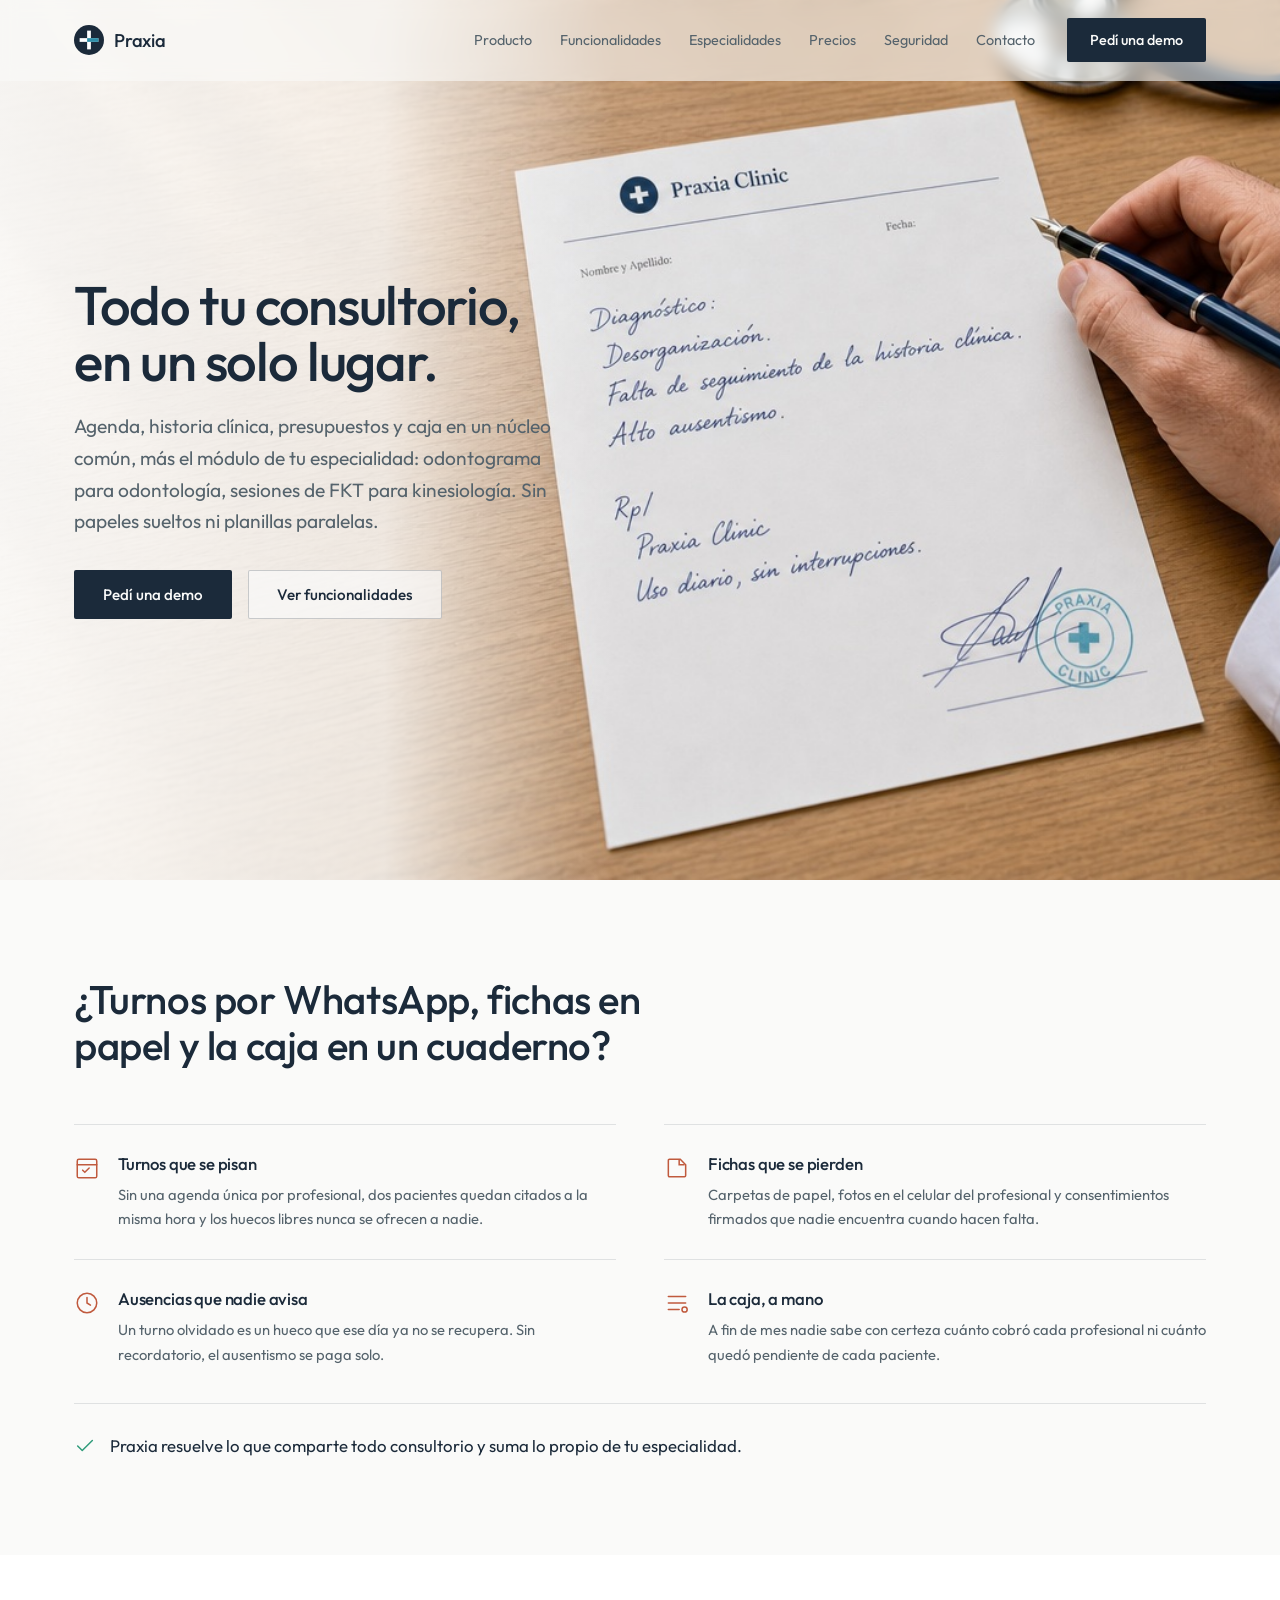
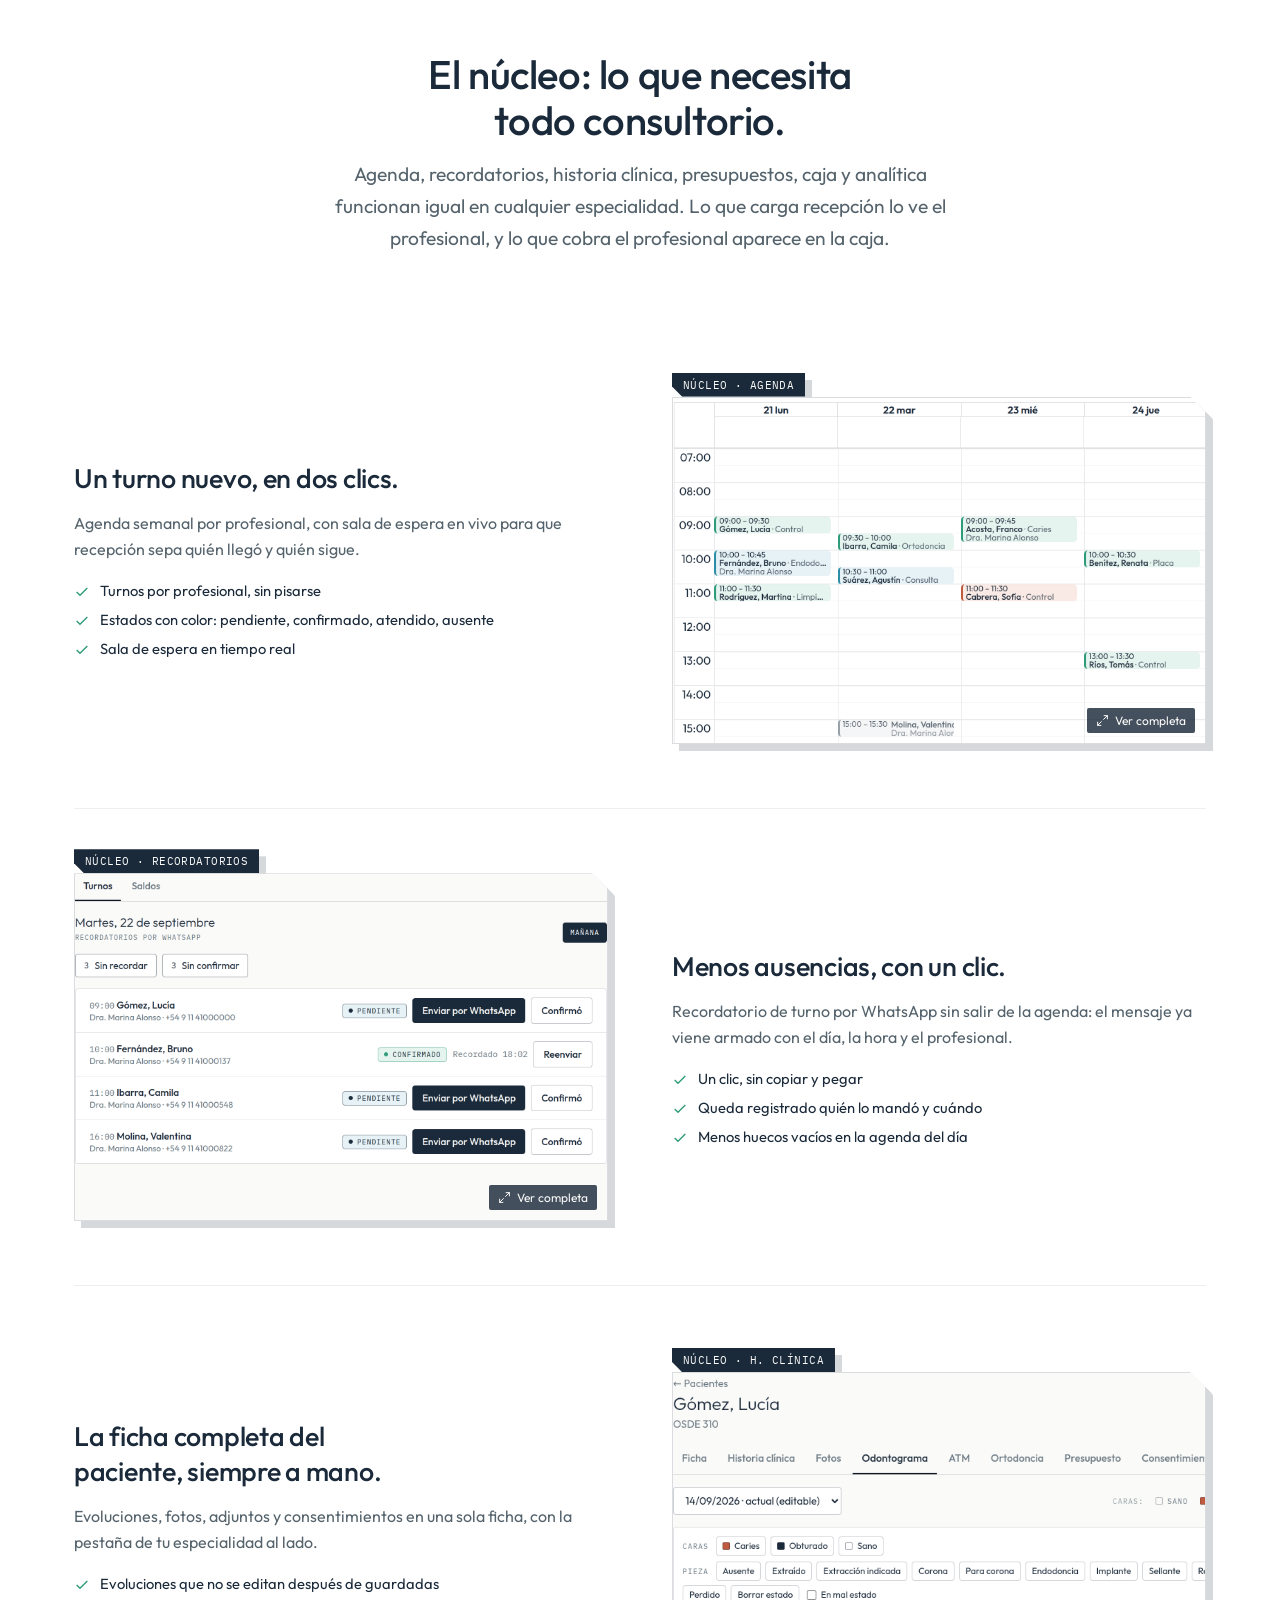
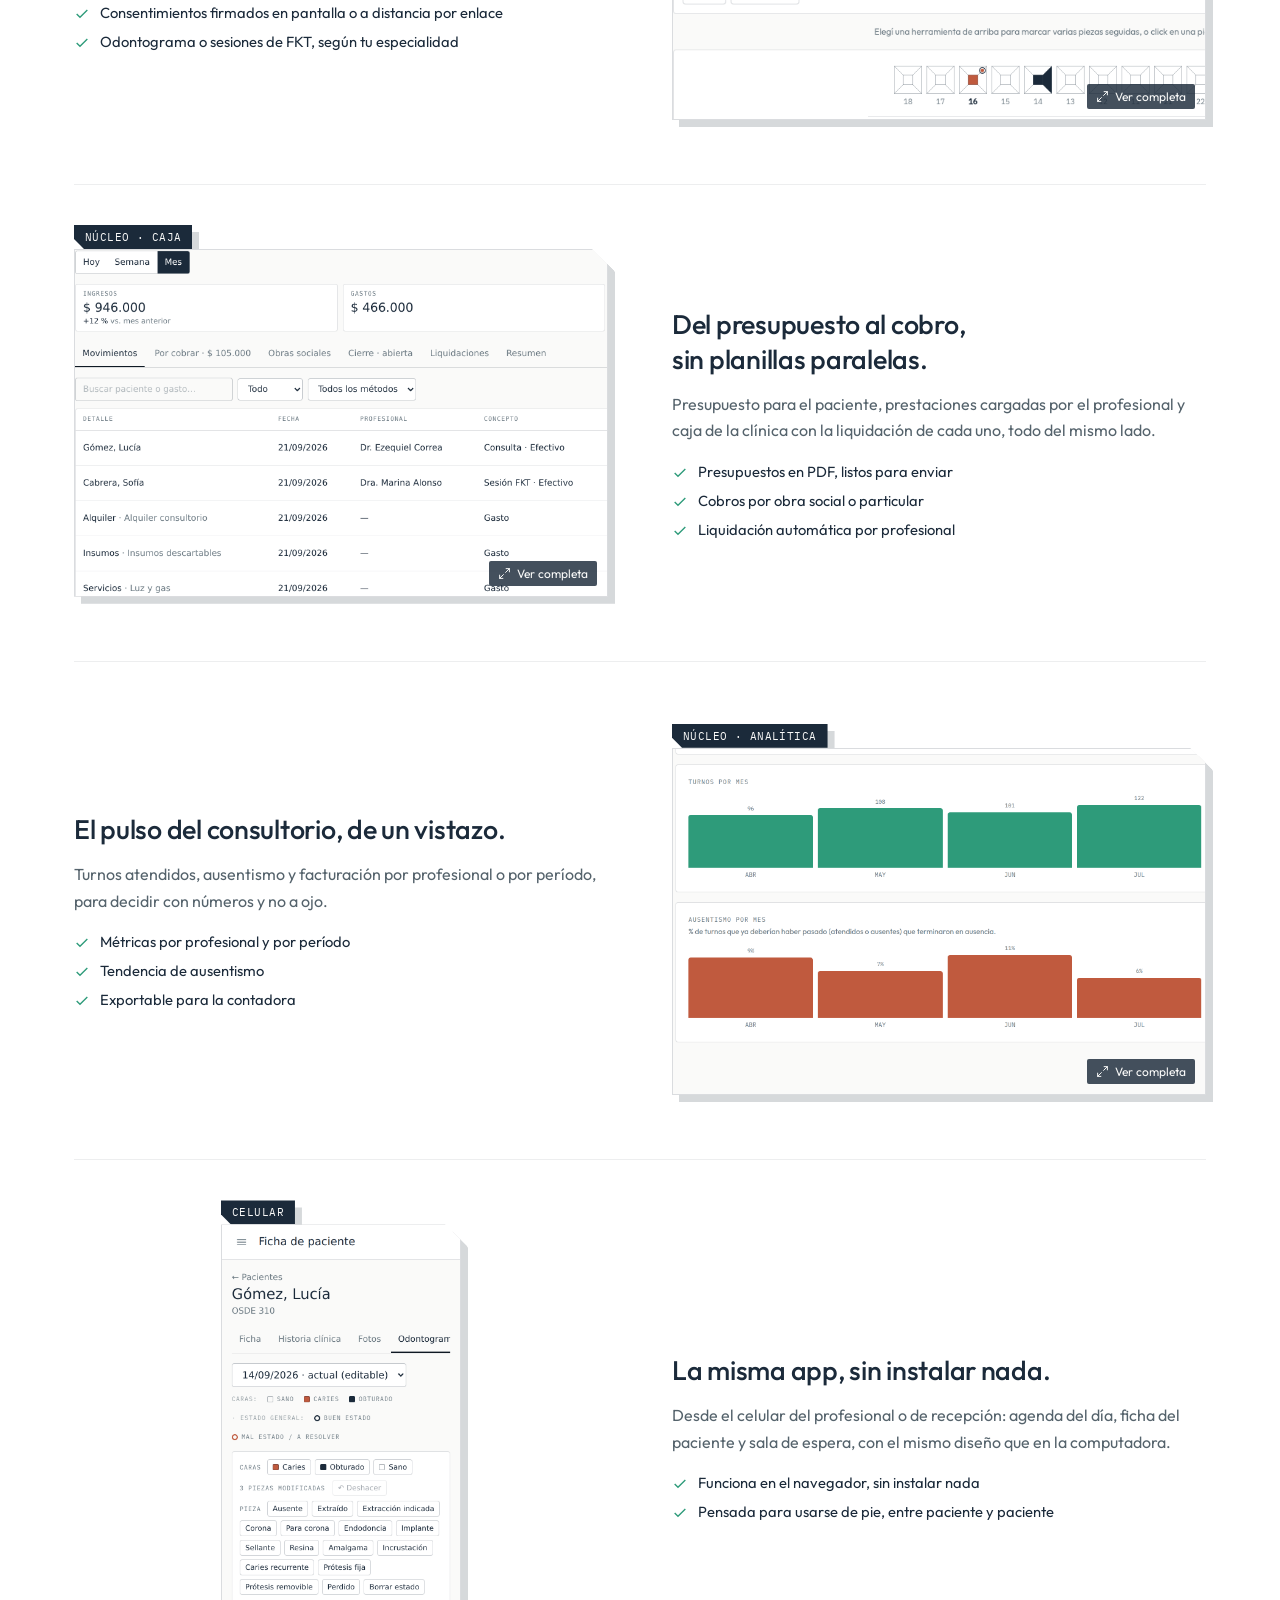
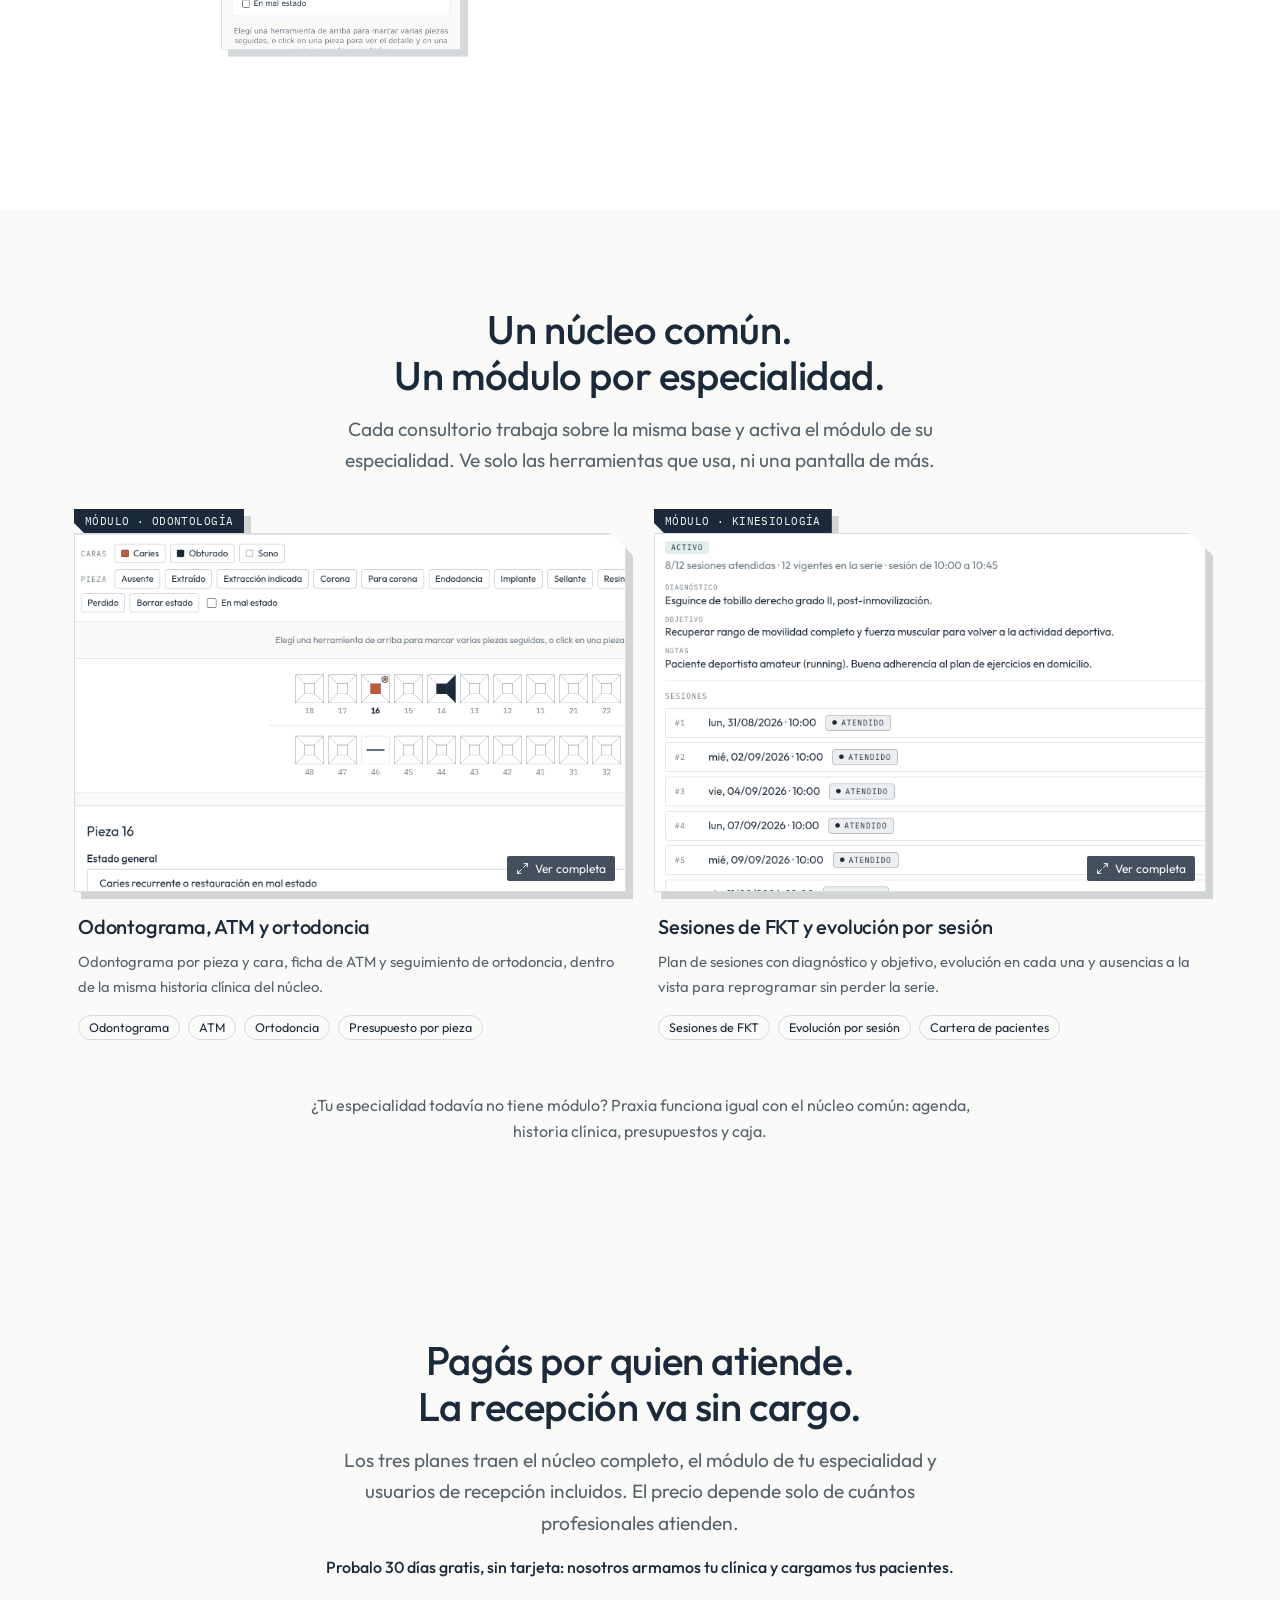
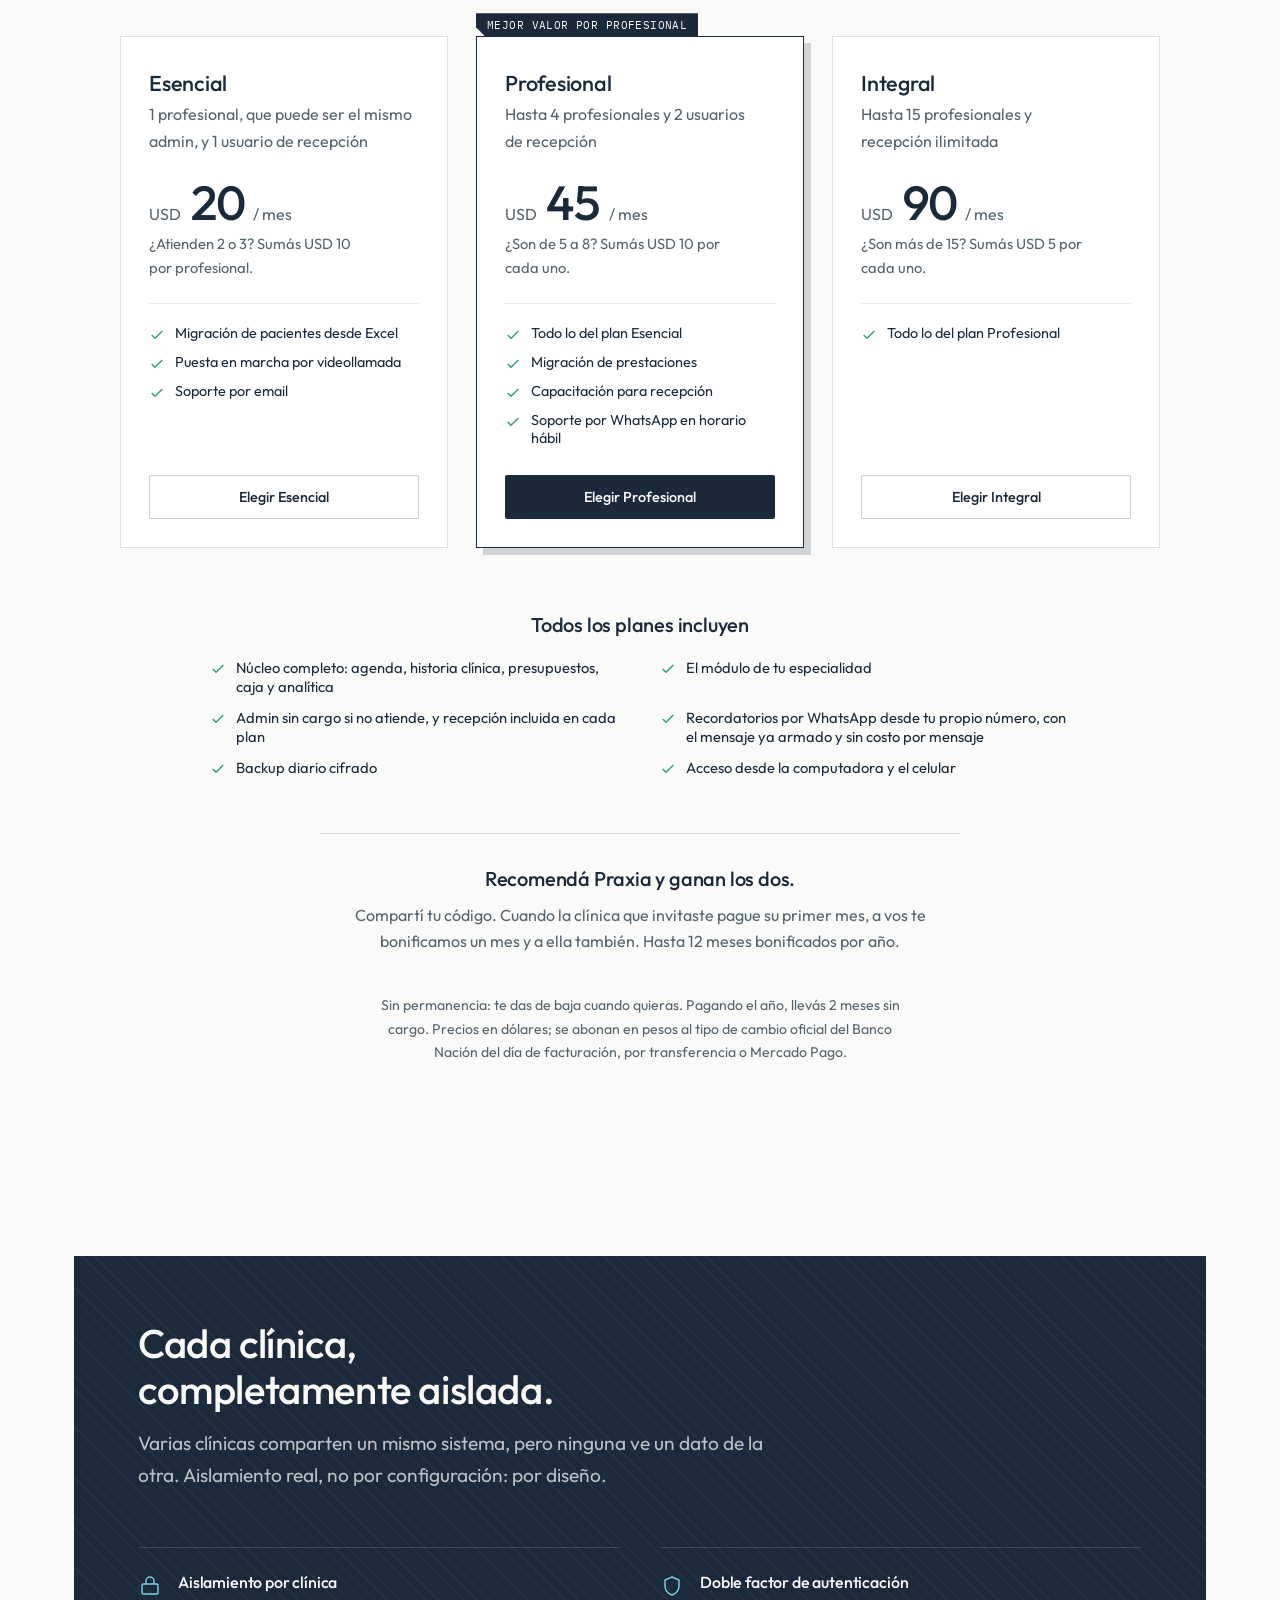
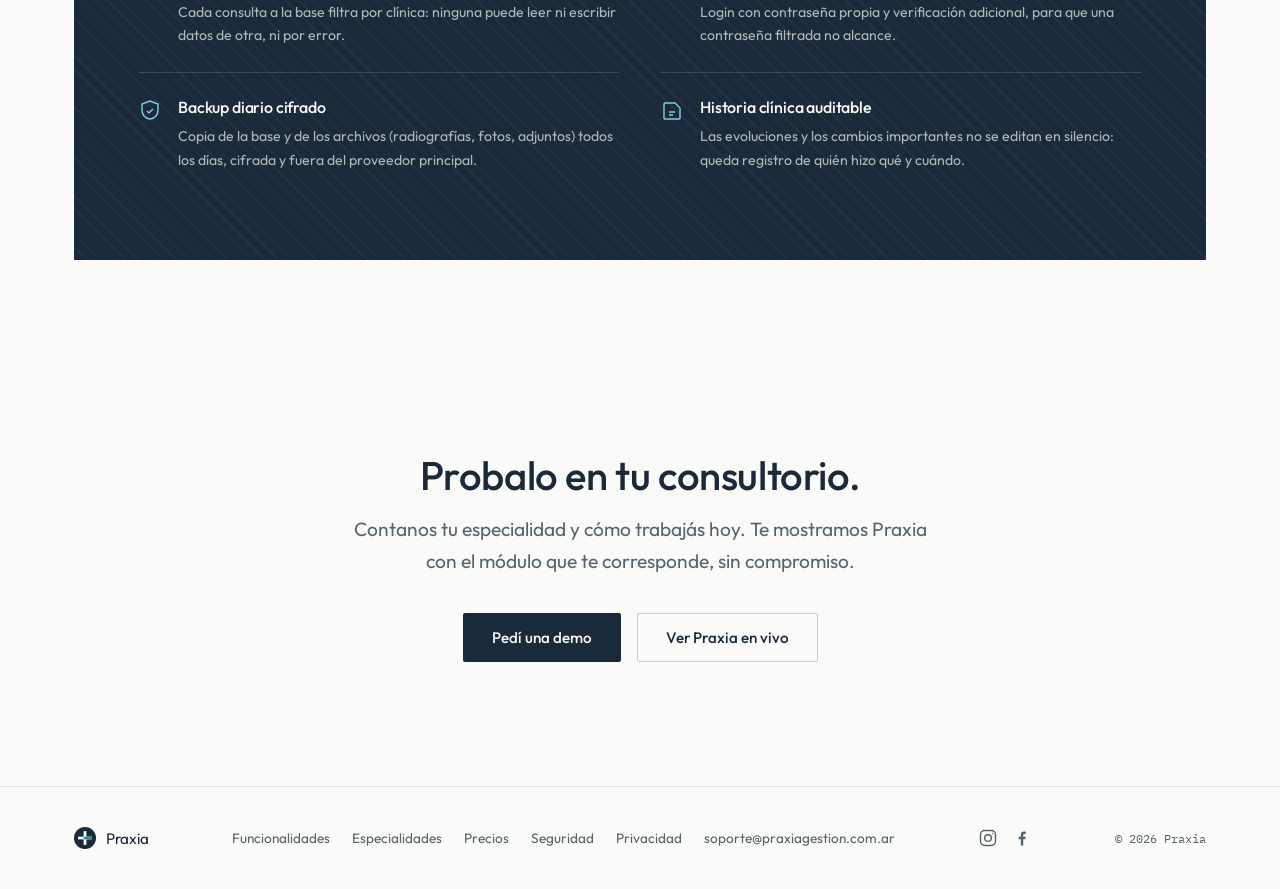
==== commit c1f046ee: "Dominio nuevo: praxiagestion.com.ar, app.praxiagestion.com.ar y soporte@praxiagestion.com.ar Co-Auth" ====
--- a/index.html
+++ b/index.html
@@ -470,7 +470,7 @@
           <p class="lede">Contanos tu especialidad y cómo trabajás hoy. Te mostramos Praxia con el módulo que te corresponde, sin compromiso.</p>
           <div class="hero-ctas">
             <a class="btn btn-primary btn-lg" href="demo.html">Pedí una demo</a>
-            <a class="btn btn-secondary btn-lg" href="https://praxia.manuchoit.com.ar" target="_blank" rel="noreferrer">Ver Praxia en vivo</a>
+            <a class="btn btn-secondary btn-lg" href="https://app.praxiagestion.com.ar" target="_blank" rel="noreferrer">Ver Praxia en vivo</a>
           </div>
         </div>
       </div>
@@ -490,7 +490,7 @@
         <a href="#precios">Precios</a>
         <a href="#seguridad">Seguridad</a>
         <a href="privacidad.html">Privacidad</a>
-        <a href="mailto:soporte@manuchoit.com.ar">soporte@manuchoit.com.ar</a>
+        <a href="mailto:soporte@praxiagestion.com.ar">soporte@praxiagestion.com.ar</a>
       </nav>
       <div class="footer-social">
         <a href="https://www.instagram.com/praxiagestion/" target="_blank" rel="noreferrer" aria-label="Praxia en Instagram">
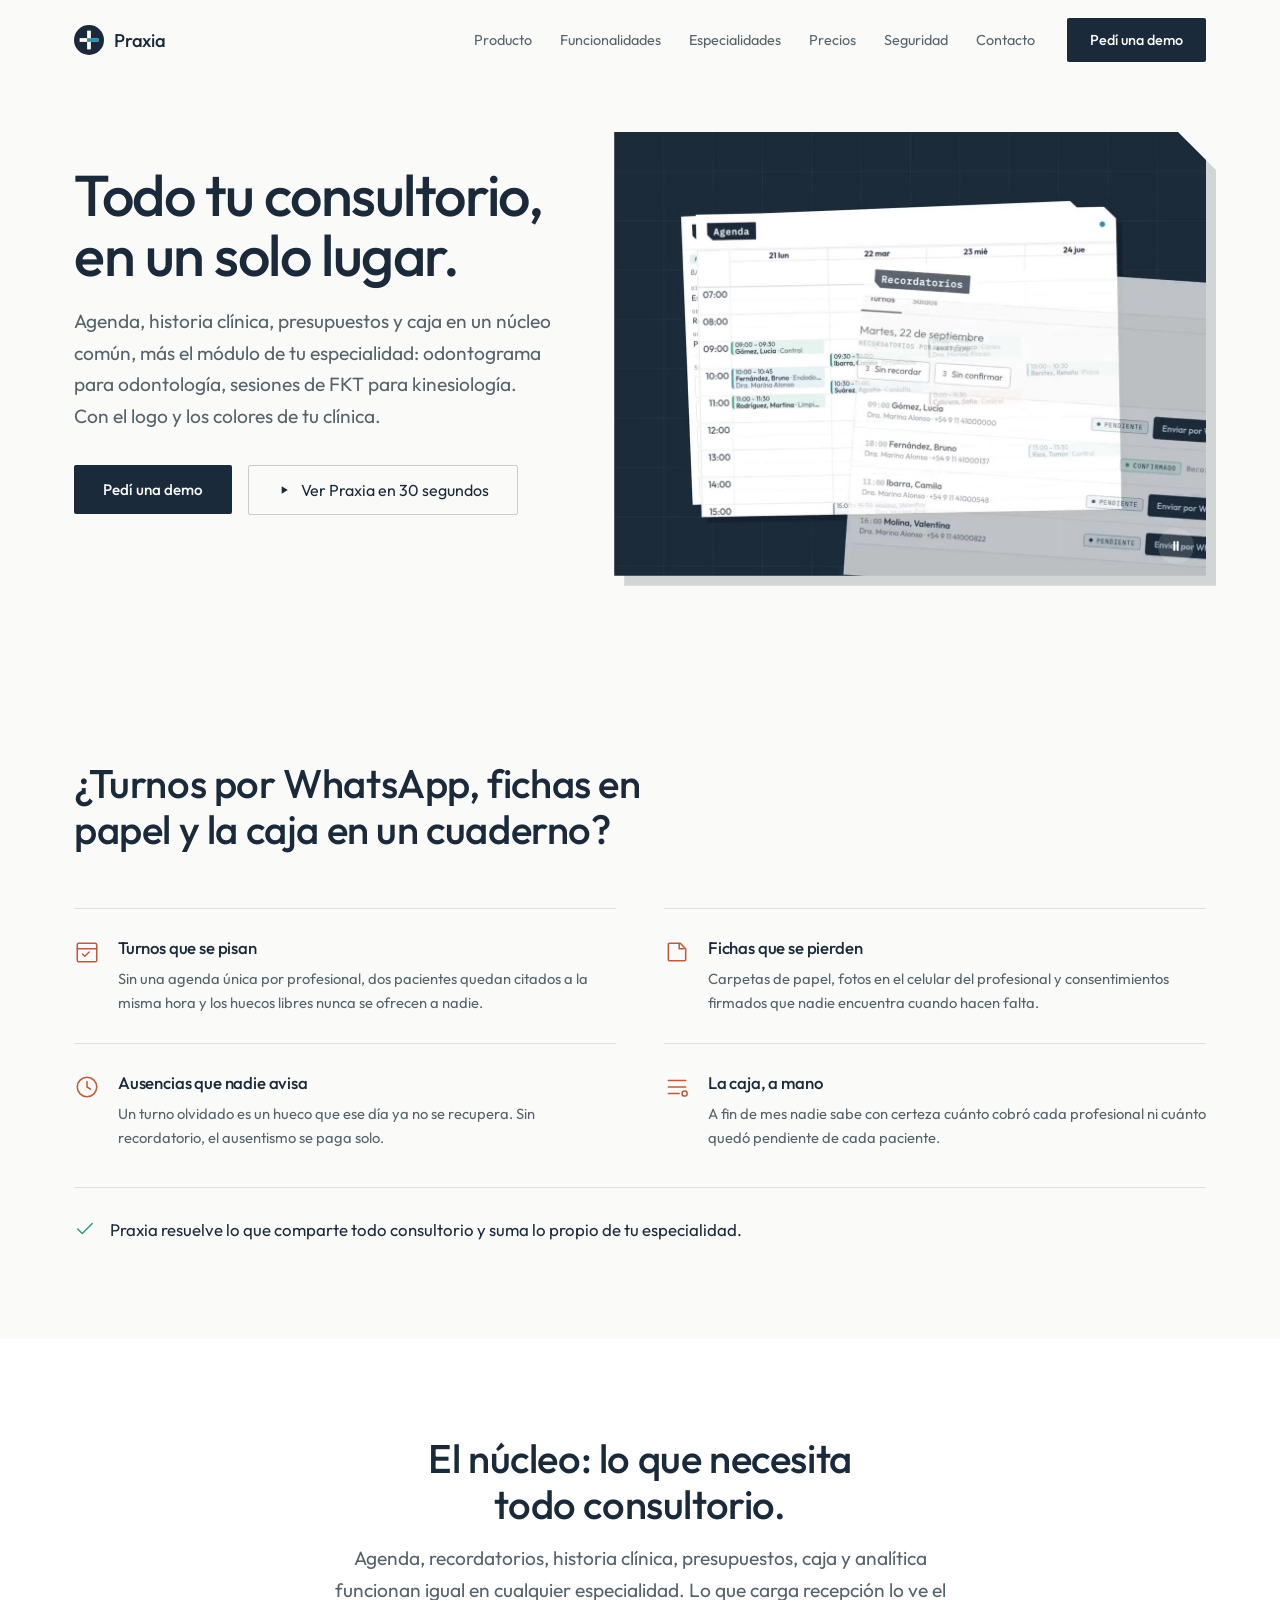
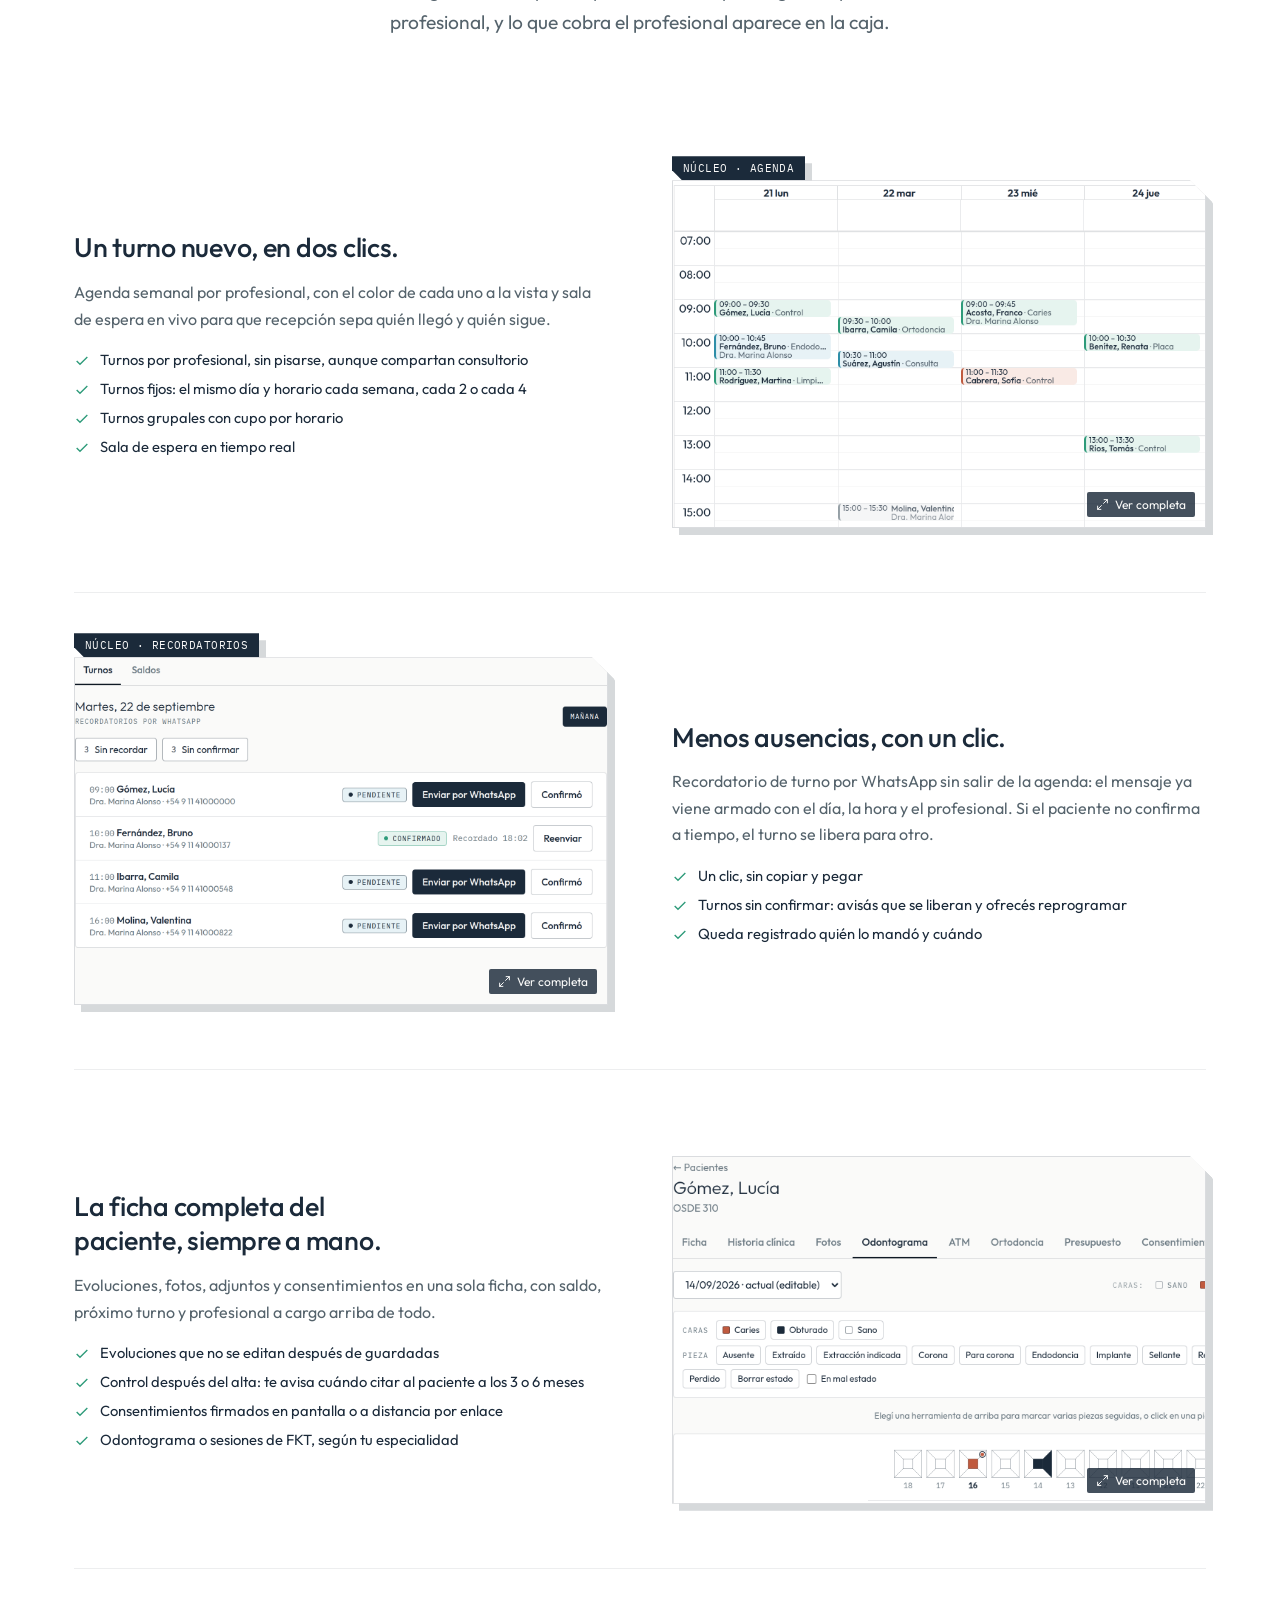
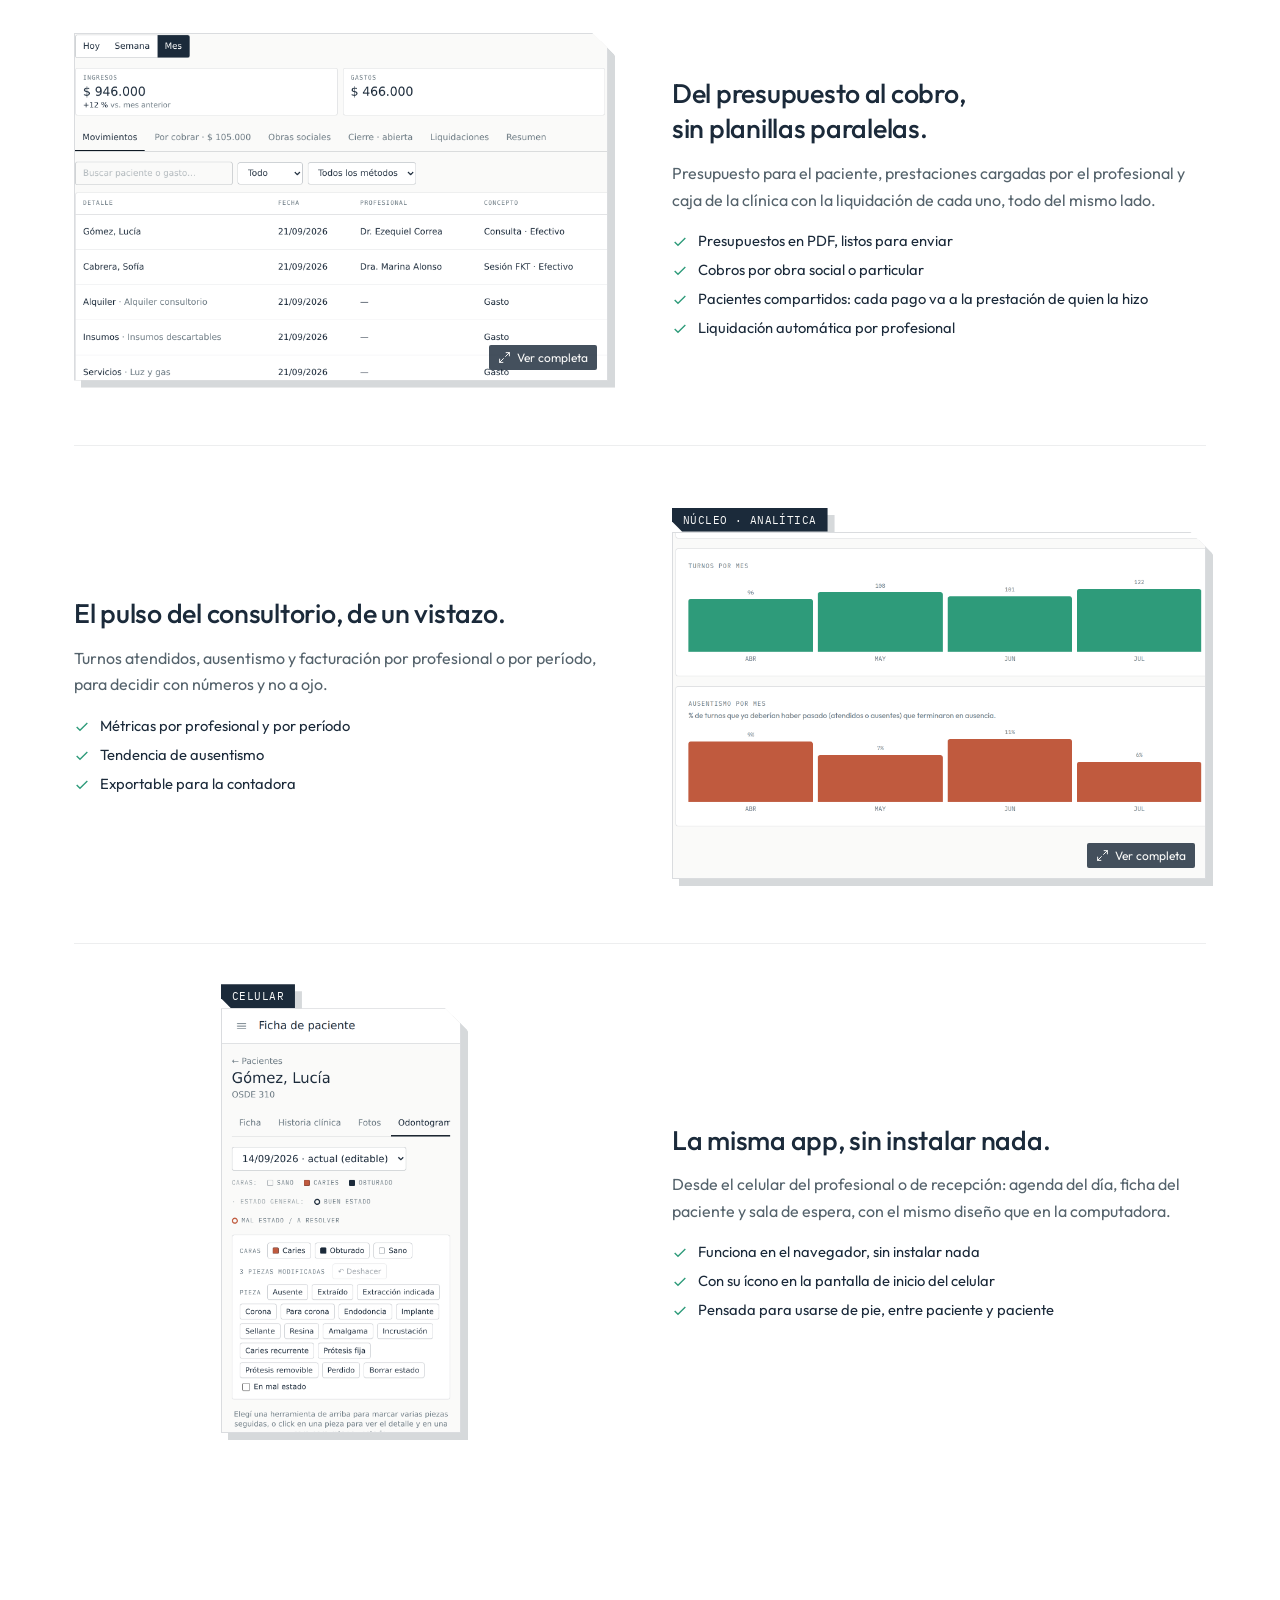
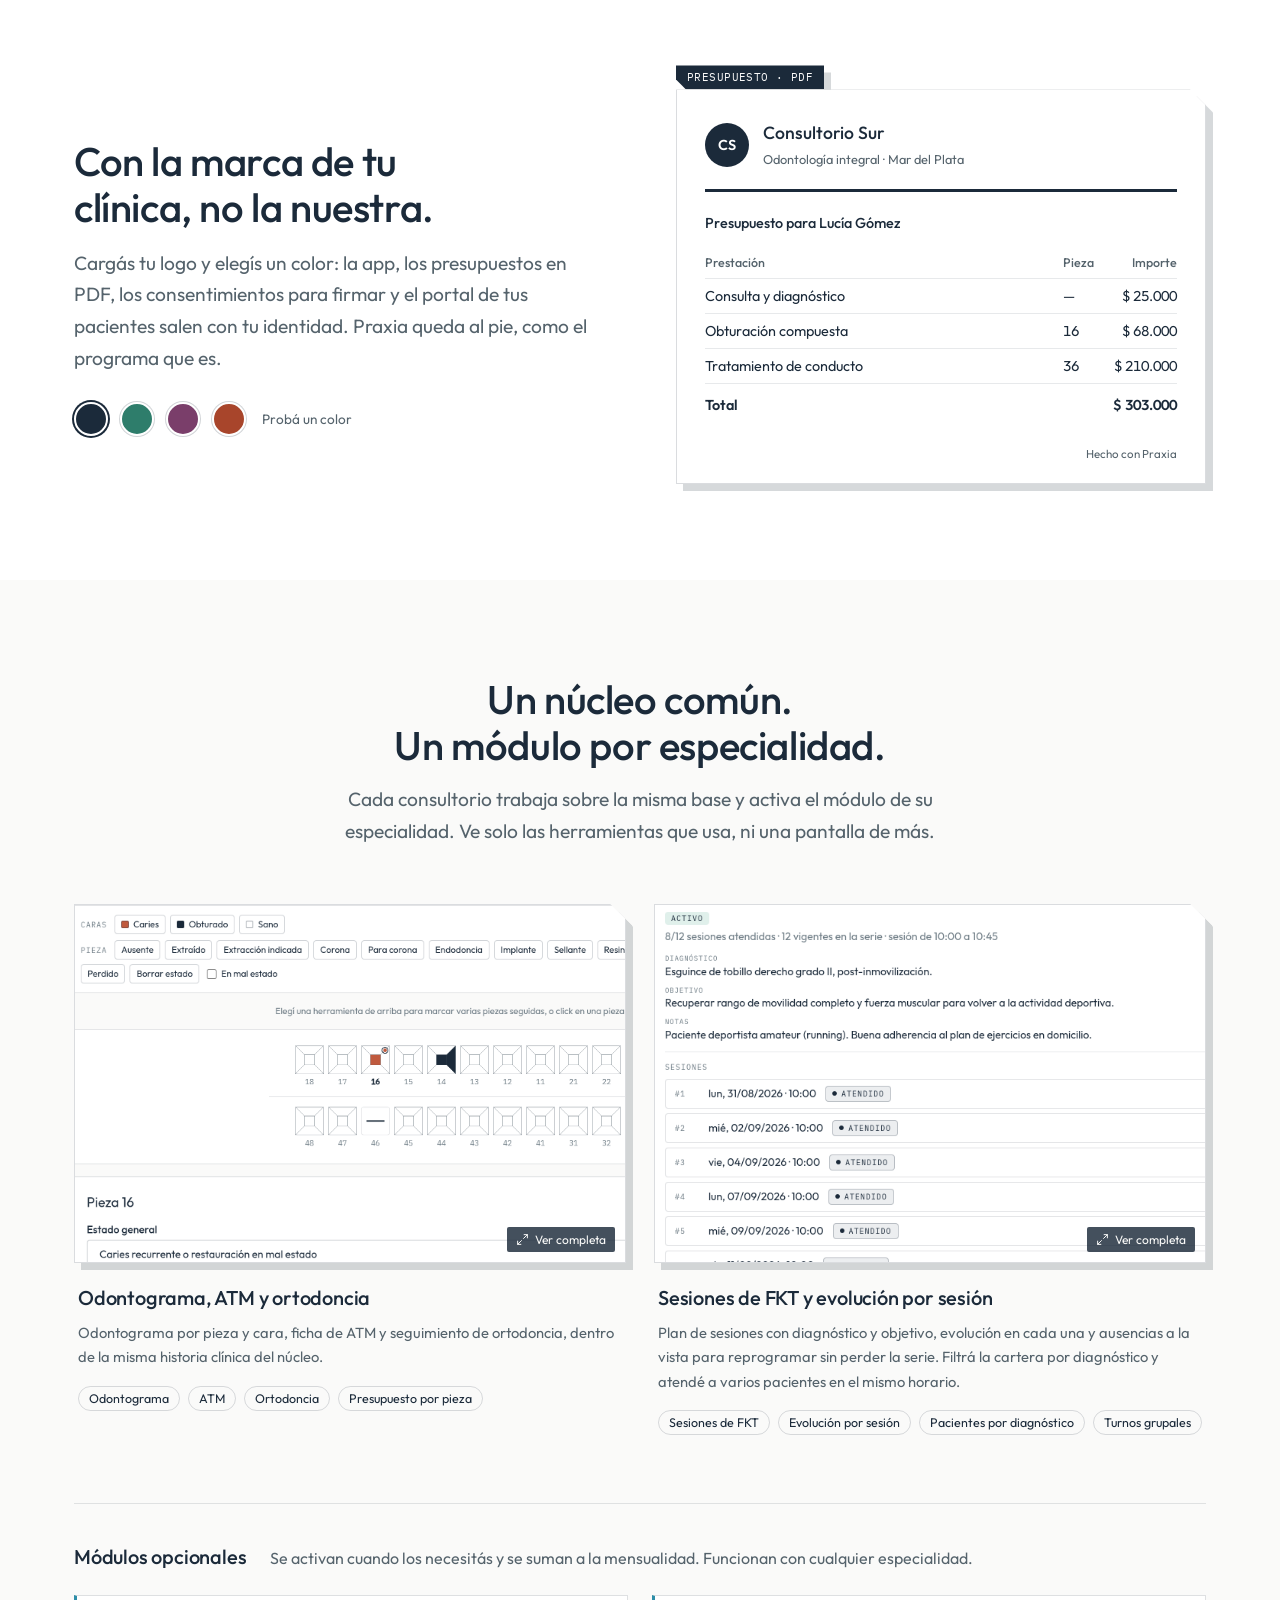
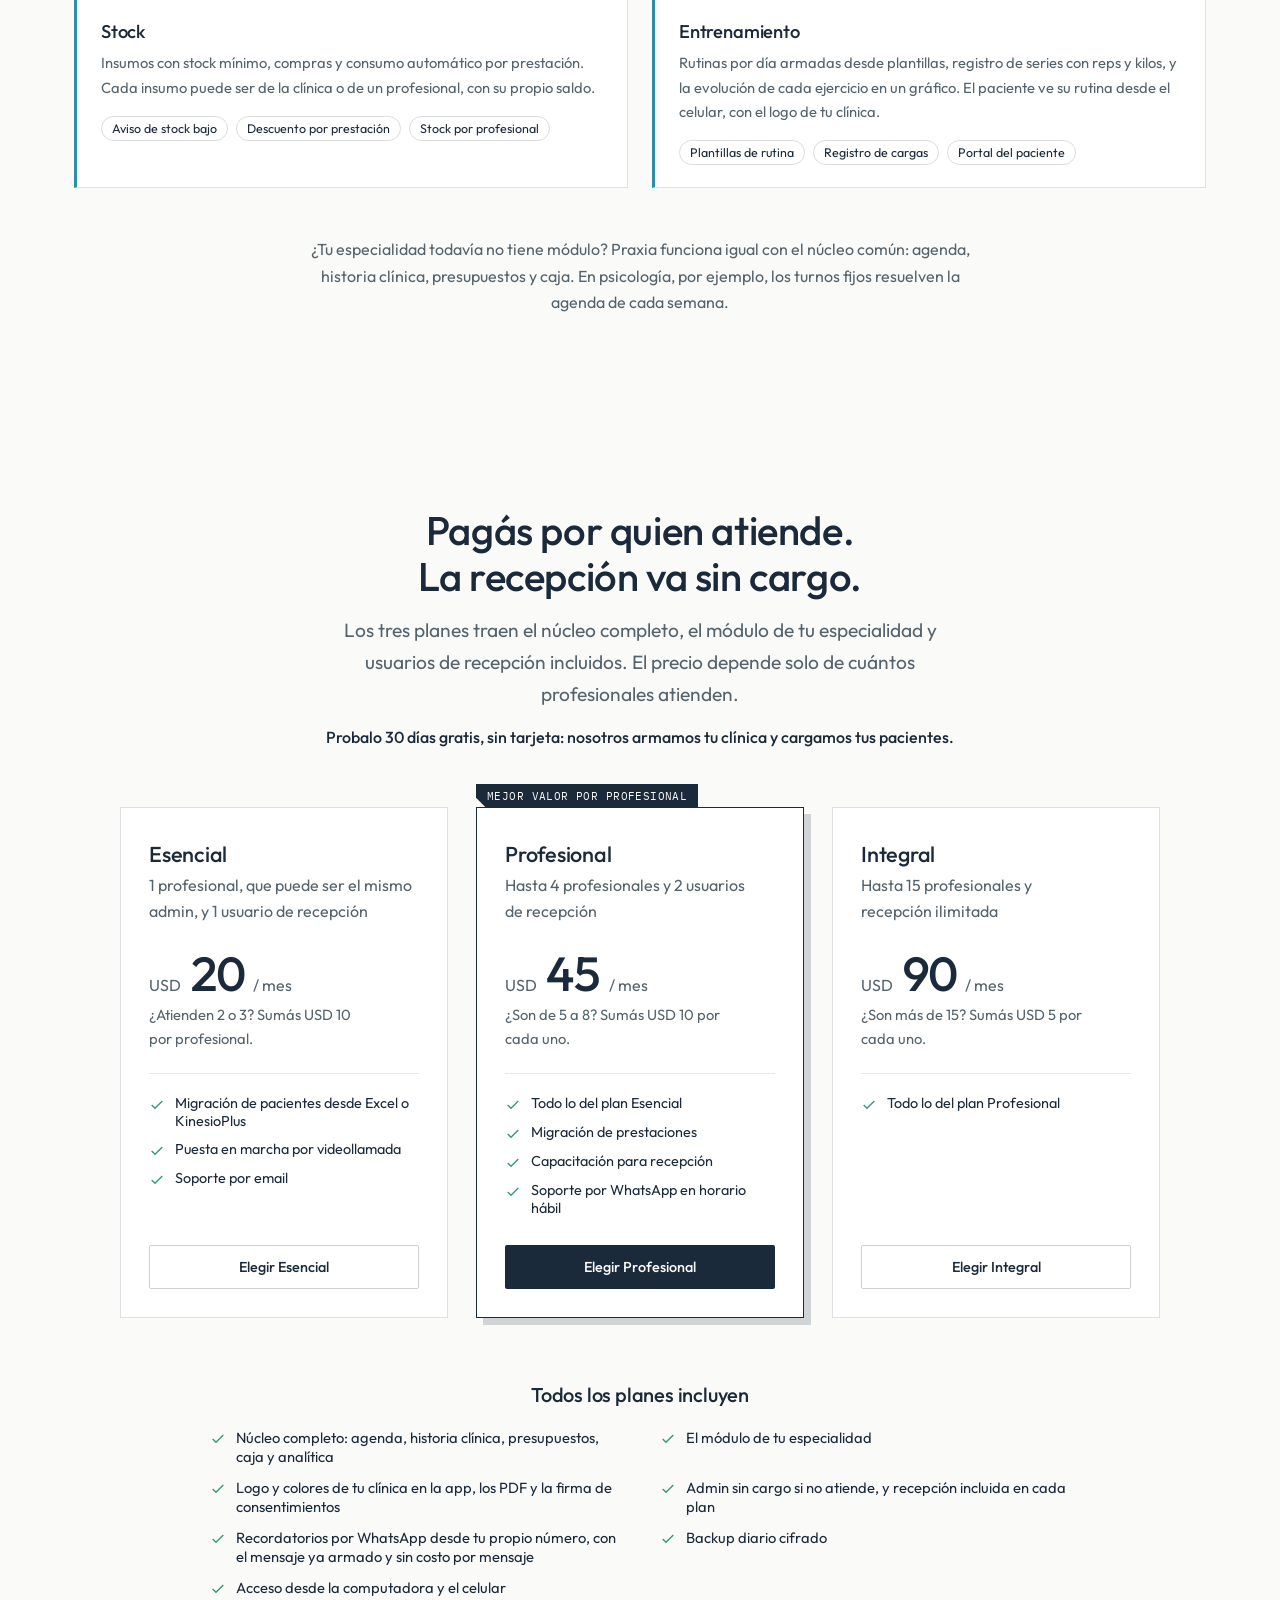
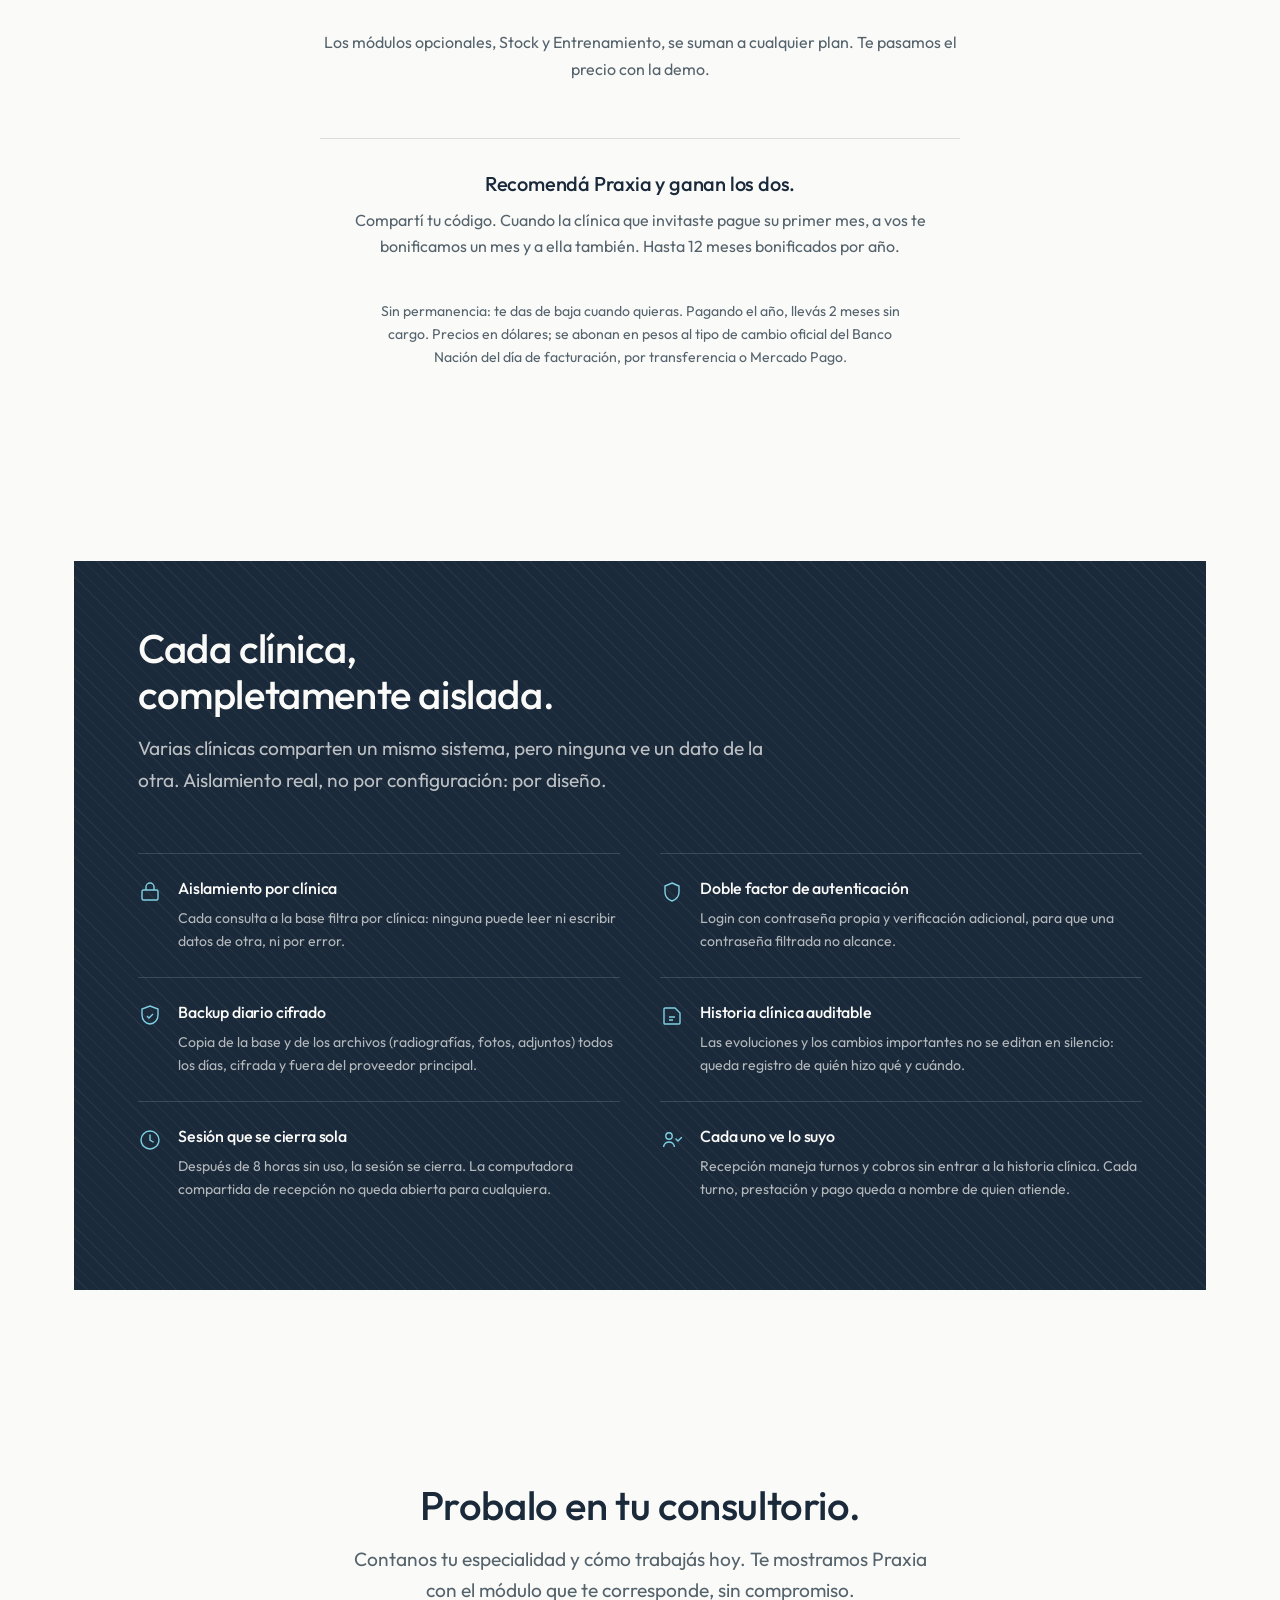
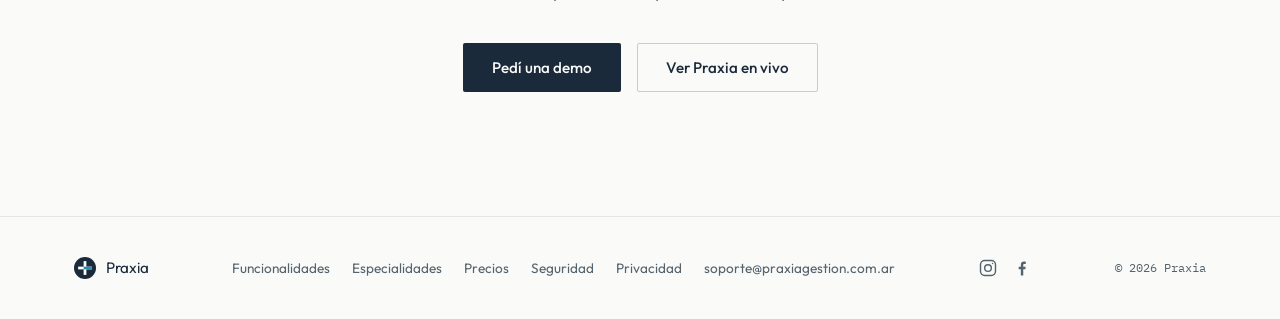
==== commit 92503826: "Hero con loop de la app en video, marca de la clínica, módulos opcionales y novedades de octubre - H" ====
--- a/index.html
+++ b/index.html
@@ -70,28 +70,44 @@
   <main id="top">
     <!-- ==================== HERO ==================== -->
     <section class="hero" id="producto">
-      <img
-        class="hero-photo"
-        src="assets/img/hero-receta.jpg"
-        width="1280"
-        height="720"
-        fetchpriority="high"
-        alt="Receta médica de Praxia Clinic recién escrita a mano. Diagnóstico: desorganización, falta de seguimiento de la historia clínica, alto ausentismo. Rp/ Praxia Clinic, uso diario, sin interrupciones."
-      />
-      <div class="container">
+      <div class="container hero-grid">
         <div class="hero-copy">
           <h1>Todo tu consultorio,<br />en un solo lugar.</h1>
           <p class="lede">
             Agenda, historia clínica, presupuestos y caja en un núcleo común, más el módulo de tu
-            especialidad: odontograma para odontología, sesiones de FKT para kinesiología. Sin papeles
-            sueltos ni planillas paralelas.
+            especialidad: odontograma para odontología, sesiones de FKT para kinesiología. Con el logo
+            y los colores de tu clínica.
           </p>
           <div class="hero-ctas">
             <a class="btn btn-primary btn-lg" href="demo.html">
               Pedí una demo
             </a>
-            <a class="btn btn-secondary btn-lg" href="#funcionalidades">Ver funcionalidades</a>
-          </div>
+            <button type="button" class="btn btn-secondary btn-lg btn-play" id="video-open" aria-haspopup="dialog">
+              <svg viewBox="0 0 24 24" aria-hidden="true"><path d="M8 5.5v13l10.5-6.5z" fill="currentColor"/></svg>
+              Ver Praxia en 30 segundos
+            </button>
+          </div>
+        </div>
+        <div class="hero-reel">
+          <video
+            class="hero-video"
+            autoplay
+            muted
+            loop
+            playsinline
+            preload="auto"
+            width="1200"
+            height="900"
+            poster="assets/video/hero-poster.jpg"
+            aria-label="Fichas de la app de Praxia que se apilan: agenda, recordatorios por WhatsApp, historia clínica, odontograma y sesiones de kinesiología."
+          >
+            <source src="assets/video/hero-mobile.mp4" type="video/mp4" media="(max-width: 760px)" />
+            <source src="assets/video/hero.mp4" type="video/mp4" />
+          </video>
+          <button type="button" class="hero-pause" id="hero-pause" aria-label="Pausar animación">
+            <svg class="i-pause" viewBox="0 0 24 24" aria-hidden="true"><path d="M8 5h3v14H8zM13 5h3v14h-3z" fill="currentColor"/></svg>
+            <svg class="i-play" viewBox="0 0 24 24" aria-hidden="true"><path d="M8 5.5v13l10.5-6.5z" fill="currentColor"/></svg>
+          </button>
         </div>
       </div>
     </section>
@@ -154,10 +170,11 @@
           <div class="feature-row reveal">
             <div class="feature-copy">
               <h3>Un turno nuevo, en dos clics.</h3>
-              <p>Agenda semanal por profesional, con sala de espera en vivo para que recepción sepa quién llegó y quién sigue.</p>
+              <p>Agenda semanal por profesional, con el color de cada uno a la vista y sala de espera en vivo para que recepción sepa quién llegó y quién sigue.</p>
               <ul class="feature-list">
-                <li><svg viewBox="0 0 24 24" fill="none" stroke="currentColor" stroke-width="2"><path d="M20 6L9 17l-5-5"/></svg> Turnos por profesional, sin pisarse</li>
-                <li><svg viewBox="0 0 24 24" fill="none" stroke="currentColor" stroke-width="2"><path d="M20 6L9 17l-5-5"/></svg> Estados con color: pendiente, confirmado, atendido, ausente</li>
+                <li><svg viewBox="0 0 24 24" fill="none" stroke="currentColor" stroke-width="2"><path d="M20 6L9 17l-5-5"/></svg> Turnos por profesional, sin pisarse, aunque compartan consultorio</li>
+                <li><svg viewBox="0 0 24 24" fill="none" stroke="currentColor" stroke-width="2"><path d="M20 6L9 17l-5-5"/></svg> Turnos fijos: el mismo día y horario cada semana, cada 2 o cada 4</li>
+                <li><svg viewBox="0 0 24 24" fill="none" stroke="currentColor" stroke-width="2"><path d="M20 6L9 17l-5-5"/></svg> Turnos grupales con cupo por horario</li>
                 <li><svg viewBox="0 0 24 24" fill="none" stroke="currentColor" stroke-width="2"><path d="M20 6L9 17l-5-5"/></svg> Sala de espera en tiempo real</li>
               </ul>
             </div>
@@ -177,11 +194,11 @@
           <div class="feature-row reverse reveal">
             <div class="feature-copy">
               <h3>Menos ausencias, con un clic.</h3>
-              <p>Recordatorio de turno por WhatsApp sin salir de la agenda: el mensaje ya viene armado con el día, la hora y el profesional.</p>
+              <p>Recordatorio de turno por WhatsApp sin salir de la agenda: el mensaje ya viene armado con el día, la hora y el profesional. Si el paciente no confirma a tiempo, el turno se libera para otro.</p>
               <ul class="feature-list">
                 <li><svg viewBox="0 0 24 24" fill="none" stroke="currentColor" stroke-width="2"><path d="M20 6L9 17l-5-5"/></svg> Un clic, sin copiar y pegar</li>
+                <li><svg viewBox="0 0 24 24" fill="none" stroke="currentColor" stroke-width="2"><path d="M20 6L9 17l-5-5"/></svg> Turnos sin confirmar: avisás que se liberan y ofrecés reprogramar</li>
                 <li><svg viewBox="0 0 24 24" fill="none" stroke="currentColor" stroke-width="2"><path d="M20 6L9 17l-5-5"/></svg> Queda registrado quién lo mandó y cuándo</li>
-                <li><svg viewBox="0 0 24 24" fill="none" stroke="currentColor" stroke-width="2"><path d="M20 6L9 17l-5-5"/></svg> Menos huecos vacíos en la agenda del día</li>
               </ul>
             </div>
             <div class="ficha">
@@ -200,9 +217,10 @@
           <div class="feature-row reveal">
             <div class="feature-copy">
               <h3>La ficha completa del paciente, siempre a mano.</h3>
-              <p>Evoluciones, fotos, adjuntos y consentimientos en una sola ficha, con la pestaña de tu especialidad al lado.</p>
+              <p>Evoluciones, fotos, adjuntos y consentimientos en una sola ficha, con saldo, próximo turno y profesional a cargo arriba de todo.</p>
               <ul class="feature-list">
                 <li><svg viewBox="0 0 24 24" fill="none" stroke="currentColor" stroke-width="2"><path d="M20 6L9 17l-5-5"/></svg> Evoluciones que no se editan después de guardadas</li>
+                <li><svg viewBox="0 0 24 24" fill="none" stroke="currentColor" stroke-width="2"><path d="M20 6L9 17l-5-5"/></svg> Control después del alta: te avisa cuándo citar al paciente a los 3 o 6 meses</li>
                 <li><svg viewBox="0 0 24 24" fill="none" stroke="currentColor" stroke-width="2"><path d="M20 6L9 17l-5-5"/></svg> Consentimientos firmados en pantalla o a distancia por enlace</li>
                 <li><svg viewBox="0 0 24 24" fill="none" stroke="currentColor" stroke-width="2"><path d="M20 6L9 17l-5-5"/></svg> Odontograma o sesiones de FKT, según tu especialidad</li>
               </ul>
@@ -227,6 +245,7 @@
               <ul class="feature-list">
                 <li><svg viewBox="0 0 24 24" fill="none" stroke="currentColor" stroke-width="2"><path d="M20 6L9 17l-5-5"/></svg> Presupuestos en PDF, listos para enviar</li>
                 <li><svg viewBox="0 0 24 24" fill="none" stroke="currentColor" stroke-width="2"><path d="M20 6L9 17l-5-5"/></svg> Cobros por obra social o particular</li>
+                <li><svg viewBox="0 0 24 24" fill="none" stroke="currentColor" stroke-width="2"><path d="M20 6L9 17l-5-5"/></svg> Pacientes compartidos: cada pago va a la prestación de quien la hizo</li>
                 <li><svg viewBox="0 0 24 24" fill="none" stroke="currentColor" stroke-width="2"><path d="M20 6L9 17l-5-5"/></svg> Liquidación automática por profesional</li>
               </ul>
             </div>
@@ -272,6 +291,7 @@
               <p>Desde el celular del profesional o de recepción: agenda del día, ficha del paciente y sala de espera, con el mismo diseño que en la computadora.</p>
               <ul class="feature-list">
                 <li><svg viewBox="0 0 24 24" fill="none" stroke="currentColor" stroke-width="2"><path d="M20 6L9 17l-5-5"/></svg> Funciona en el navegador, sin instalar nada</li>
+                <li><svg viewBox="0 0 24 24" fill="none" stroke="currentColor" stroke-width="2"><path d="M20 6L9 17l-5-5"/></svg> Con su ícono en la pantalla de inicio del celular</li>
                 <li><svg viewBox="0 0 24 24" fill="none" stroke="currentColor" stroke-width="2"><path d="M20 6L9 17l-5-5"/></svg> Pensada para usarse de pie, entre paciente y paciente</li>
               </ul>
             </div>
@@ -283,6 +303,48 @@
                   <div class="shot-placeholder" aria-hidden="true"><svg viewBox="0 0 24 24" fill="none" stroke="currentColor" stroke-width="1.4"><rect x="5" y="2" width="14" height="20" rx="2"/></svg></div>
                 </div>
               </div>
+            </div>
+          </div>
+        </div>
+      </div>
+    </section>
+
+    <!-- ==================== MARCA DE LA CLÍNICA ==================== -->
+    <section id="tu-marca" class="brand-band">
+      <div class="container brand-grid">
+        <div class="brand-copy reveal">
+          <h2>Con la marca de tu clínica, no la nuestra.</h2>
+          <p class="lede">Cargás tu logo y elegís un color: la app, los presupuestos en PDF, los consentimientos para firmar y el portal de tus pacientes salen con tu identidad. Praxia queda al pie, como el programa que es.</p>
+          <div class="swatches" role="radiogroup" aria-label="Probá un color de clínica">
+            <button type="button" class="swatch" role="radio" aria-checked="true" style="--sw:#1b2a3a" data-color="#1b2a3a" aria-label="Tinta"></button>
+            <button type="button" class="swatch" role="radio" aria-checked="false" style="--sw:#2e7d6b" data-color="#2e7d6b" aria-label="Verde"></button>
+            <button type="button" class="swatch" role="radio" aria-checked="false" style="--sw:#7a3e6a" data-color="#7a3e6a" aria-label="Ciruela"></button>
+            <button type="button" class="swatch" role="radio" aria-checked="false" style="--sw:#a8452b" data-color="#a8452b" aria-label="Ladrillo"></button>
+            <span class="swatch-hint">Probá un color</span>
+          </div>
+        </div>
+        <div class="ficha brand-doc reveal" id="brand-doc" style="--clinic:#1b2a3a">
+          <span class="ficha-tag">PRESUPUESTO · PDF</span>
+          <div class="ficha-shape">
+            <div class="doc">
+              <div class="doc-head">
+                <span class="doc-logo" aria-hidden="true">CS</span>
+                <div>
+                  <p class="doc-clinic">Consultorio Sur</p>
+                  <p class="doc-meta">Odontología integral · Mar del Plata</p>
+                </div>
+              </div>
+              <p class="doc-title">Presupuesto para Lucía Gómez</p>
+              <table class="doc-table">
+                <thead><tr><th scope="col">Prestación</th><th scope="col">Pieza</th><th scope="col">Importe</th></tr></thead>
+                <tbody>
+                  <tr><td>Consulta y diagnóstico</td><td>—</td><td>$ 25.000</td></tr>
+                  <tr><td>Obturación compuesta</td><td>16</td><td>$ 68.000</td></tr>
+                  <tr><td>Tratamiento de conducto</td><td>36</td><td>$ 210.000</td></tr>
+                </tbody>
+                <tfoot><tr><th scope="row" colspan="2">Total</th><td>$ 303.000</td></tr></tfoot>
+              </table>
+              <p class="doc-foot">Hecho con Praxia</p>
             </div>
           </div>
         </div>
@@ -334,17 +396,45 @@
             </div>
             <div class="body">
               <h3>Sesiones de FKT y evolución por sesión</h3>
-              <p>Plan de sesiones con diagnóstico y objetivo, evolución en cada una y ausencias a la vista para reprogramar sin perder la serie.</p>
+              <p>Plan de sesiones con diagnóstico y objetivo, evolución en cada una y ausencias a la vista para reprogramar sin perder la serie. Filtrá la cartera por diagnóstico y atendé a varios pacientes en el mismo horario.</p>
               <div class="chip-row">
                 <span class="chip">Sesiones de FKT</span>
                 <span class="chip">Evolución por sesión</span>
-                <span class="chip">Cartera de pacientes</span>
-              </div>
-            </div>
-          </div>
-        </div>
-
-        <p class="specialty-note reveal">¿Tu especialidad todavía no tiene módulo? Praxia funciona igual con el núcleo común: agenda, historia clínica, presupuestos y caja.</p>
+                <span class="chip">Pacientes por diagnóstico</span>
+                <span class="chip">Turnos grupales</span>
+              </div>
+            </div>
+          </div>
+        </div>
+
+        <div class="addons reveal">
+          <div class="addons-head">
+            <h3>Módulos opcionales</h3>
+            <p>Se activan cuando los necesitás y se suman a la mensualidad. Funcionan con cualquier especialidad.</p>
+          </div>
+          <div class="addon-grid">
+            <article class="addon">
+              <h4>Stock</h4>
+              <p>Insumos con stock mínimo, compras y consumo automático por prestación. Cada insumo puede ser de la clínica o de un profesional, con su propio saldo.</p>
+              <div class="chip-row">
+                <span class="chip">Aviso de stock bajo</span>
+                <span class="chip">Descuento por prestación</span>
+                <span class="chip">Stock por profesional</span>
+              </div>
+            </article>
+            <article class="addon">
+              <h4>Entrenamiento</h4>
+              <p>Rutinas por día armadas desde plantillas, registro de series con reps y kilos, y la evolución de cada ejercicio en un gráfico. El paciente ve su rutina desde el celular, con el logo de tu clínica.</p>
+              <div class="chip-row">
+                <span class="chip">Plantillas de rutina</span>
+                <span class="chip">Registro de cargas</span>
+                <span class="chip">Portal del paciente</span>
+              </div>
+            </article>
+          </div>
+        </div>
+
+        <p class="specialty-note reveal">¿Tu especialidad todavía no tiene módulo? Praxia funciona igual con el núcleo común: agenda, historia clínica, presupuestos y caja. En psicología, por ejemplo, los turnos fijos resuelven la agenda de cada semana.</p>
       </div>
     </section>
 
@@ -364,7 +454,7 @@
             <p class="plan-price"><span class="plan-currency">USD</span> 20 <span class="plan-per">/ mes</span></p>
             <p class="plan-note">¿Atienden 2 o 3? Sumás USD 10 por profesional.</p>
             <ul class="feature-list plan-services">
-              <li><svg viewBox="0 0 24 24" fill="none" stroke="currentColor" stroke-width="2"><path d="M20 6L9 17l-5-5"/></svg> Migración de pacientes desde Excel</li>
+              <li><svg viewBox="0 0 24 24" fill="none" stroke="currentColor" stroke-width="2"><path d="M20 6L9 17l-5-5"/></svg> Migración de pacientes desde Excel o KinesioPlus</li>
               <li><svg viewBox="0 0 24 24" fill="none" stroke="currentColor" stroke-width="2"><path d="M20 6L9 17l-5-5"/></svg> Puesta en marcha por videollamada</li>
               <li><svg viewBox="0 0 24 24" fill="none" stroke="currentColor" stroke-width="2"><path d="M20 6L9 17l-5-5"/></svg> Soporte por email</li>
             </ul>
@@ -403,12 +493,15 @@
           <ul class="feature-list">
             <li><svg viewBox="0 0 24 24" fill="none" stroke="currentColor" stroke-width="2"><path d="M20 6L9 17l-5-5"/></svg> Núcleo completo: agenda, historia clínica, presupuestos, caja y analítica</li>
             <li><svg viewBox="0 0 24 24" fill="none" stroke="currentColor" stroke-width="2"><path d="M20 6L9 17l-5-5"/></svg> El módulo de tu especialidad</li>
+            <li><svg viewBox="0 0 24 24" fill="none" stroke="currentColor" stroke-width="2"><path d="M20 6L9 17l-5-5"/></svg> Logo y colores de tu clínica en la app, los PDF y la firma de consentimientos</li>
             <li><svg viewBox="0 0 24 24" fill="none" stroke="currentColor" stroke-width="2"><path d="M20 6L9 17l-5-5"/></svg> Admin sin cargo si no atiende, y recepción incluida en cada plan</li>
             <li><svg viewBox="0 0 24 24" fill="none" stroke="currentColor" stroke-width="2"><path d="M20 6L9 17l-5-5"/></svg> Recordatorios por WhatsApp desde tu propio número, con el mensaje ya armado y sin costo por mensaje</li>
             <li><svg viewBox="0 0 24 24" fill="none" stroke="currentColor" stroke-width="2"><path d="M20 6L9 17l-5-5"/></svg> Backup diario cifrado</li>
             <li><svg viewBox="0 0 24 24" fill="none" stroke="currentColor" stroke-width="2"><path d="M20 6L9 17l-5-5"/></svg> Acceso desde la computadora y el celular</li>
           </ul>
         </div>
+
+        <p class="addons-price reveal">Los módulos opcionales, Stock y Entrenamiento, se suman a cualquier plan. Te pasamos el precio con la demo.</p>
 
         <div class="referral reveal">
           <h3>Recomendá Praxia y ganan los dos.</h3>
@@ -455,6 +548,20 @@
               <div>
                 <h3>Historia clínica auditable</h3>
                 <p>Las evoluciones y los cambios importantes no se editan en silencio: queda registro de quién hizo qué y cuándo.</p>
+              </div>
+            </div>
+            <div class="security-item" style="--i:4">
+              <svg class="icon" viewBox="0 0 24 24" fill="none" stroke="currentColor" stroke-width="1.4"><circle cx="12" cy="12" r="9"/><path d="M12 7v5l3.2 2" stroke-linecap="round"/></svg>
+              <div>
+                <h3>Sesión que se cierra sola</h3>
+                <p>Después de 8 horas sin uso, la sesión se cierra. La computadora compartida de recepción no queda abierta para cualquiera.</p>
+              </div>
+            </div>
+            <div class="security-item" style="--i:5">
+              <svg class="icon" viewBox="0 0 24 24" fill="none" stroke="currentColor" stroke-width="1.4"><circle cx="9" cy="8" r="3.2"/><path d="M3.5 19c.6-3 2.8-5 5.5-5s4.9 2 5.5 5"/><path d="M16 11l2 2 3.5-3.5" stroke-linecap="round" stroke-linejoin="round"/></svg>
+              <div>
+                <h3>Cada uno ve lo suyo</h3>
+                <p>Recepción maneja turnos y cobros sin entrar a la historia clínica. Cada turno, prestación y pago queda a nombre de quien atiende.</p>
               </div>
             </div>
           </div>
@@ -511,6 +618,15 @@
     <img class="lightbox-img" id="lightbox-img" alt="" />
   </dialog>
 
+  <dialog class="lightbox video-box" id="video-box" aria-label="Praxia en 30 segundos">
+    <button type="button" class="lightbox-close" id="video-close" aria-label="Cerrar">
+      <svg viewBox="0 0 24 24" fill="none" stroke="currentColor" stroke-width="1.8"><path d="M6 6l12 12M18 6L6 18" stroke-linecap="round"/></svg>
+    </button>
+    <video class="video-full" id="video-full" controls playsinline preload="none" width="1280" height="720" poster="assets/video/praxia-30s-poster.jpg">
+      <source src="assets/video/praxia-30s.mp4" type="video/mp4" />
+    </video>
+  </dialog>
+
   <script src="assets/js/main.js"></script>
 </body>
 </html>
--- a/assets/css/style.css
+++ b/assets/css/style.css
@@ -297,57 +297,30 @@
   color: var(--color-ink);
 }
 
-/* ---------- Hero ---------- */
-/* Foto de fondo: una receta de Praxia Clinic recién escrita, con el
-   escritorio libre a la izquierda para el título. El velo claro solo cubre
-   esa mitad, para que el texto se lea sin lavar la receta. */
+/* ---------- Hero ----------
+   Título a la izquierda y, a la derecha, el loop de fichas de la app
+   (Remotion: PraxiaHero). El video va en un panel tinta con la esquina
+   cortada de la ficha: el borde del video es el borde del panel, así no
+   hay que empatar el fondo del video con el de la página. */
 .hero {
-  position: relative;
-  isolation: isolate;
-  display: flex;
-  align-items: center;
-  min-height: min(100svh, 880px);
-  padding: 140px 0 96px;
+  padding: 132px 0 88px;
   overflow: hidden;
 }
 
-/* La caja se extiende 6vw más allá del borde derecho (el hero la recorta)
-   para correr la hoja hacia la derecha y que no pise el texto, sin perder
-   la mano del médico. */
-.hero-photo {
-  position: absolute;
-  top: 0;
-  left: 0;
-  z-index: -2;
-  width: calc(100% + 6vw);
-  max-width: none;
-  height: 100%;
-  object-fit: cover;
-  object-position: right center;
-}
-
-.hero::before {
-  content: "";
-  position: absolute;
-  inset: 0;
-  z-index: -1;
-  background: linear-gradient(
-    90deg,
-    rgba(250, 250, 249, 0.94) 0%,
-    rgba(250, 250, 249, 0.8) 30%,
-    rgba(250, 250, 249, 0) 48%
-  );
+.hero-grid {
+  display: grid;
+  grid-template-columns: minmax(0, 0.9fr) minmax(0, 1.1fr);
+  align-items: center;
+  gap: 56px;
 }
 
 .hero-copy {
   max-width: 540px;
 }
 
-/* Tope más bajo que el h1 global para que "Todo tu consultorio," entre en
-   una línea sin pisar la receta de la foto. */
 .hero-copy h1 {
   margin-bottom: 22px;
-  font-size: clamp(2.5rem, 1.5rem + 2.8vw, 3.4rem);
+  font-size: clamp(2.5rem, 1.5rem + 2.8vw, 3.6rem);
 }
 
 .hero-copy .lede {
@@ -356,16 +329,81 @@
   color: var(--color-text-muted);
 }
 
+.hero-reel {
+  position: relative;
+  filter: drop-shadow(10px 10px 0 rgba(var(--color-ink-rgb), 0.18));
+}
+
+.hero-video {
+  display: block;
+  width: 100%;
+  height: auto;
+  aspect-ratio: 4 / 3;
+  object-fit: cover;
+  background: var(--color-ink);
+  clip-path: polygon(0 0, calc(100% - 28px) 0, 100% 28px, 100% 100%, 0 100%);
+}
+
+.hero-pause {
+  position: absolute;
+  right: 12px;
+  bottom: 12px;
+  display: inline-flex;
+  align-items: center;
+  justify-content: center;
+  width: 36px;
+  height: 36px;
+  padding: 0;
+  border: 0;
+  border-radius: 50%;
+  background: rgba(250, 250, 249, 0.14);
+  color: var(--color-bone);
+  cursor: pointer;
+  transition: background-color 0.2s var(--ease);
+}
+
+.hero-pause:hover {
+  background: rgba(250, 250, 249, 0.26);
+}
+
+.hero-pause:focus-visible {
+  outline: 2px solid var(--color-spark);
+  outline-offset: 2px;
+}
+
+.hero-pause svg {
+  width: 16px;
+  height: 16px;
+}
+
+.hero-pause .i-play,
+.hero-pause.is-paused .i-pause {
+  display: none;
+}
+
+.hero-pause.is-paused .i-play {
+  display: block;
+}
+
+.btn-play {
+  display: inline-flex;
+  align-items: center;
+  gap: 10px;
+  font: inherit;
+  cursor: pointer;
+}
+
+.btn-play svg {
+  width: 14px;
+  height: 14px;
+}
+
 .hero-ctas {
   display: flex;
   align-items: center;
   gap: 16px;
   flex-wrap: wrap;
   margin-bottom: 28px;
-}
-
-.hero .btn-secondary {
-  background: rgba(250, 250, 249, 0.7);
 }
 
 /* ---------- Ficha: el motivo del sitio ----------
@@ -1072,27 +1110,235 @@
   transition-delay: calc(var(--i, 0) * 70ms);
 }
 
+/* ---------- Marca de la clínica ----------
+   Un presupuesto de ejemplo que toma el color que elijas: la única
+   interacción de la sección, y muestra exactamente lo que hace la función. */
+.brand-band {
+  background: var(--color-white);
+}
+
+.brand-grid {
+  display: grid;
+  grid-template-columns: minmax(0, 1fr) minmax(0, 1fr);
+  align-items: center;
+  gap: 72px;
+}
+
+.brand-copy h2 {
+  margin-bottom: 18px;
+}
+
+.brand-copy .lede {
+  color: var(--color-text-muted);
+  max-width: 52ch;
+}
+
+.swatches {
+  display: flex;
+  align-items: center;
+  gap: 12px;
+  margin-top: 28px;
+}
+
+.swatch {
+  width: 34px;
+  height: 34px;
+  padding: 0;
+  border: 2px solid var(--color-white);
+  border-radius: 50%;
+  background: var(--sw);
+  box-shadow: 0 0 0 1px rgba(var(--color-ink-rgb), 0.2);
+  cursor: pointer;
+  transition: box-shadow 0.2s var(--ease);
+}
+
+.swatch[aria-checked="true"] {
+  box-shadow: 0 0 0 2px var(--sw);
+}
+
+.swatch:focus-visible {
+  outline: 2px solid var(--color-spark);
+  outline-offset: 3px;
+}
+
+.swatch-hint {
+  margin-left: 4px;
+  font-size: 0.85rem;
+  color: var(--color-text-muted);
+}
+
+.brand-doc {
+  --clinic: var(--color-ink);
+}
+
+.doc {
+  padding: 28px 28px 20px;
+  font-size: 0.9rem;
+}
+
+.doc-head {
+  display: flex;
+  align-items: center;
+  gap: 14px;
+  padding-bottom: 18px;
+  border-bottom: 3px solid var(--clinic);
+  transition: border-color 0.3s var(--ease);
+}
+
+.doc-logo {
+  display: inline-flex;
+  align-items: center;
+  justify-content: center;
+  flex: none;
+  width: 44px;
+  height: 44px;
+  border-radius: 50%;
+  background: var(--clinic);
+  color: var(--color-white);
+  font-weight: 600;
+  letter-spacing: 0.02em;
+  transition: background-color 0.3s var(--ease);
+}
+
+.doc-clinic {
+  margin: 0;
+  font-size: 1.1rem;
+  font-weight: 500;
+  color: var(--clinic);
+  transition: color 0.3s var(--ease);
+}
+
+.doc-meta {
+  margin: 2px 0 0;
+  font-size: 0.8rem;
+  color: var(--color-text-muted);
+}
+
+.doc-title {
+  margin: 20px 0 12px;
+  font-weight: 500;
+}
+
+.doc-table {
+  width: 100%;
+  border-collapse: collapse;
+  font-variant-numeric: tabular-nums;
+}
+
+.doc-table th,
+.doc-table td {
+  padding: 8px 0;
+  text-align: left;
+  border-bottom: 1px solid rgba(var(--color-ink-rgb), 0.1);
+}
+
+.doc-table thead th {
+  font-weight: 500;
+  font-size: 0.78rem;
+  color: var(--color-text-muted);
+}
+
+.doc-table th:last-child,
+.doc-table td:last-child {
+  text-align: right;
+  white-space: nowrap;
+}
+
+.doc-table td:nth-child(2) {
+  width: 3.5em;
+}
+
+.doc-table tfoot th,
+.doc-table tfoot td {
+  border-bottom: 0;
+  padding-top: 12px;
+  font-weight: 600;
+  color: var(--clinic);
+  transition: color 0.3s var(--ease);
+}
+
+.doc-foot {
+  margin: 22px 0 0;
+  font-size: 0.72rem;
+  color: var(--color-text-muted);
+  text-align: right;
+}
+
+/* ---------- Módulos opcionales ----------
+   Más chicos y sin captura: se suman a la especialidad, no la reemplazan. */
+.addons {
+  margin-top: 64px;
+  padding-top: 40px;
+  border-top: 1px solid rgba(var(--color-ink-rgb), 0.12);
+}
+
+.addons-head {
+  display: flex;
+  flex-wrap: wrap;
+  align-items: baseline;
+  gap: 8px 24px;
+  margin-bottom: 24px;
+}
+
+.addons-head p {
+  margin: 0;
+  color: var(--color-text-muted);
+}
+
+.addon-grid {
+  display: grid;
+  grid-template-columns: repeat(2, minmax(0, 1fr));
+  gap: 24px;
+}
+
+.addon {
+  padding: 24px 24px 22px;
+  background: var(--color-white);
+  border: 1px solid rgba(var(--color-ink-rgb), 0.14);
+  border-left: 3px solid var(--color-spark);
+}
+
+.addon h4 {
+  margin-bottom: 8px;
+  font-size: 1.15rem;
+}
+
+.addon p {
+  margin: 0 0 16px;
+  font-size: 0.92rem;
+  color: var(--color-text-muted);
+}
+
+.addons-price {
+  max-width: 60ch;
+  margin: 32px auto 0;
+  text-align: center;
+  color: var(--color-text-muted);
+}
+
+/* ---------- Video de 30 s ---------- */
+.video-full {
+  display: block;
+  width: min(1100px, 94vw);
+  height: auto;
+  background: #000;
+  box-shadow: 0 30px 80px -20px rgba(0, 0, 0, 0.5);
+}
+
 /* ---------- Responsive ---------- */
 /* En pantallas angostas no hay escritorio libre para el título: el texto va
    arriba sobre fondo liso y la foto abajo, recortada sobre la receta. */
 @media (max-width: 920px) {
-  .hero {
-    flex-direction: column;
-    align-items: stretch;
-    min-height: 0;
-    padding-bottom: 0;
-  }
-  .hero::before {
-    display: none;
-  }
-  .hero-photo {
-    position: static;
-    order: 2;
-    width: 100%;
-    height: auto;
-    aspect-ratio: 4 / 3;
-    margin-top: 48px;
-    object-position: right center;
+  .hero-grid {
+    grid-template-columns: minmax(0, 1fr);
+    gap: 44px;
+  }
+  .brand-grid {
+    grid-template-columns: minmax(0, 1fr);
+    gap: 48px;
+  }
+  .addon-grid {
+    grid-template-columns: minmax(0, 1fr);
   }
   .feature-row,
   .feature-row.reverse {
@@ -1157,13 +1403,12 @@
 
 @media (max-width: 760px) {
   .hero {
-    padding-top: 120px;
-  }
-  /* Recorte vertical: la receta llena el ancho del teléfono y se lee el
-     diagnóstico, en vez de quedar chica sobre el escritorio. */
-  .hero-photo {
+    padding-top: 112px;
+    padding-bottom: 56px;
+  }
+  /* En el celular el video es el recorte 4:5 (hero-mobile.mp4). */
+  .hero-video {
     aspect-ratio: 4 / 5;
-    object-position: 82% center;
   }
   /* A 375px la pantalla completa de la app es ilegible: se muestra al doble
      de ancho y se recorre con scroll. */
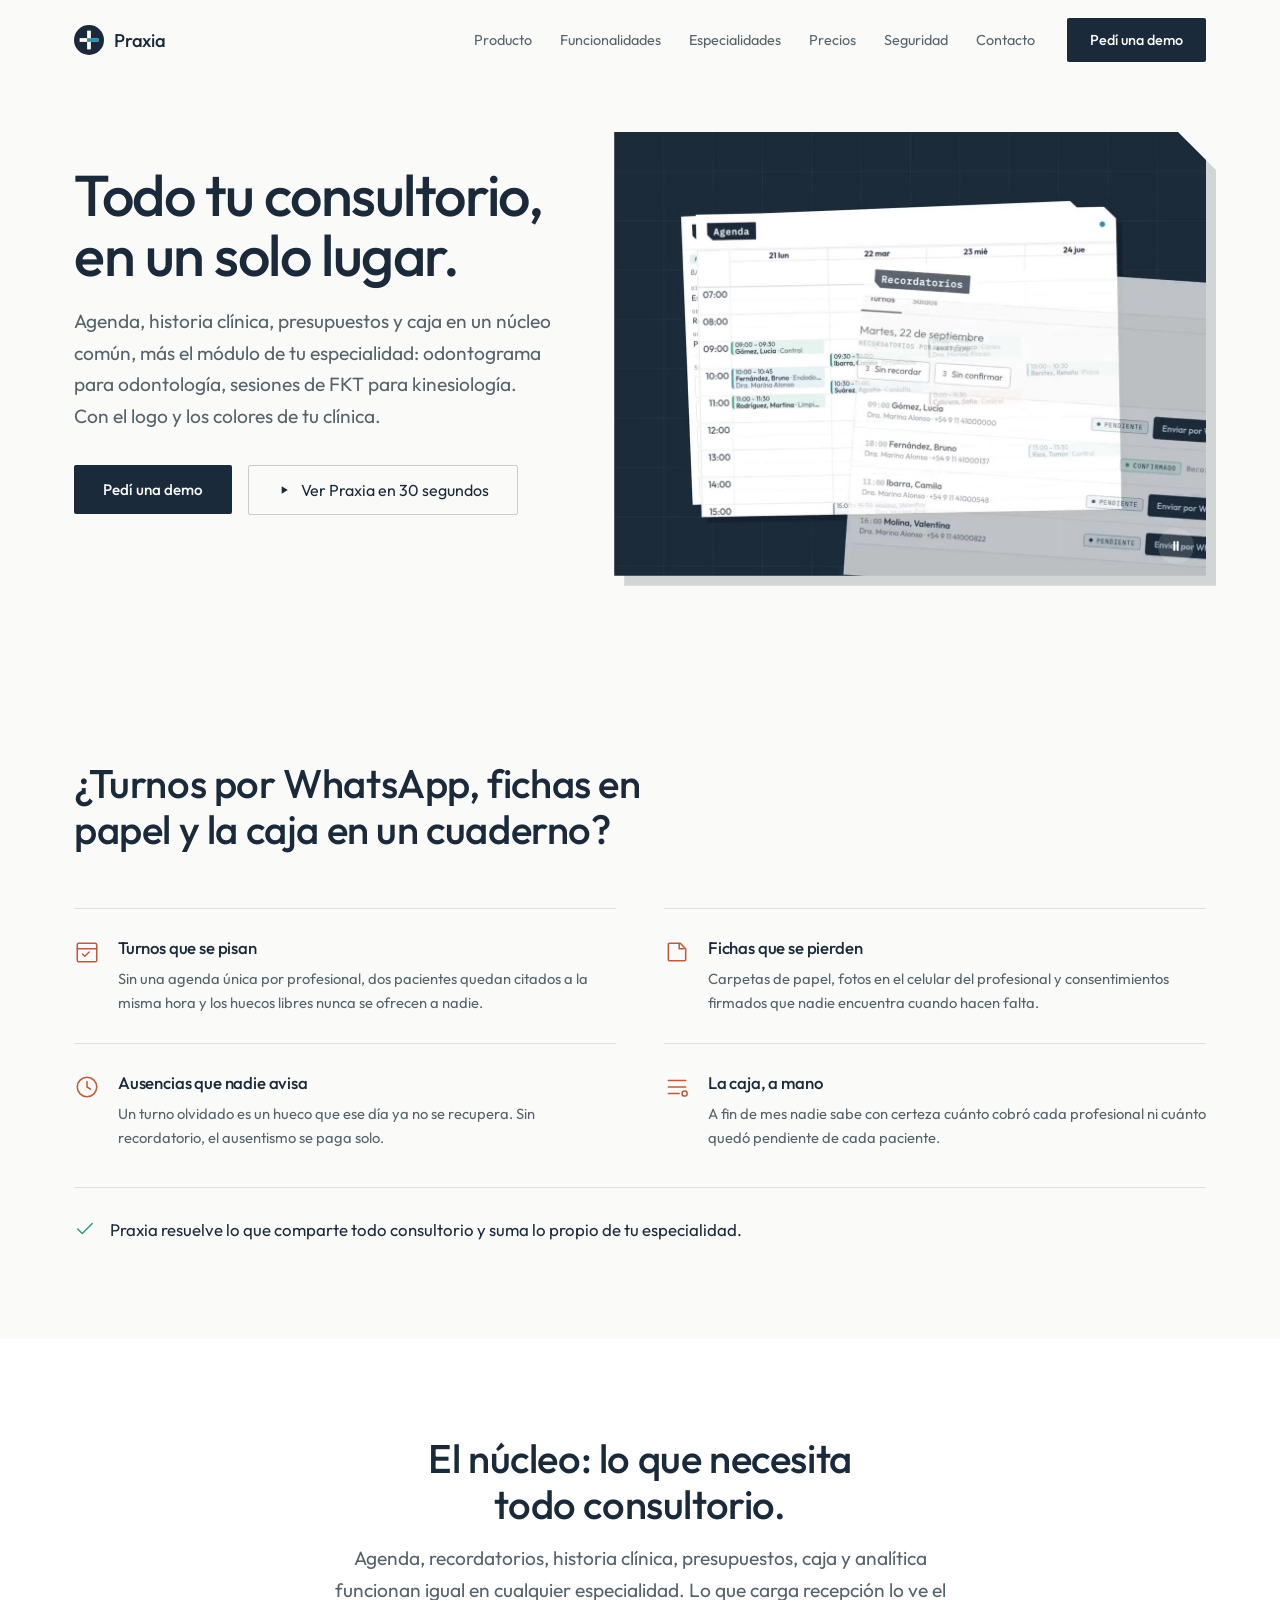
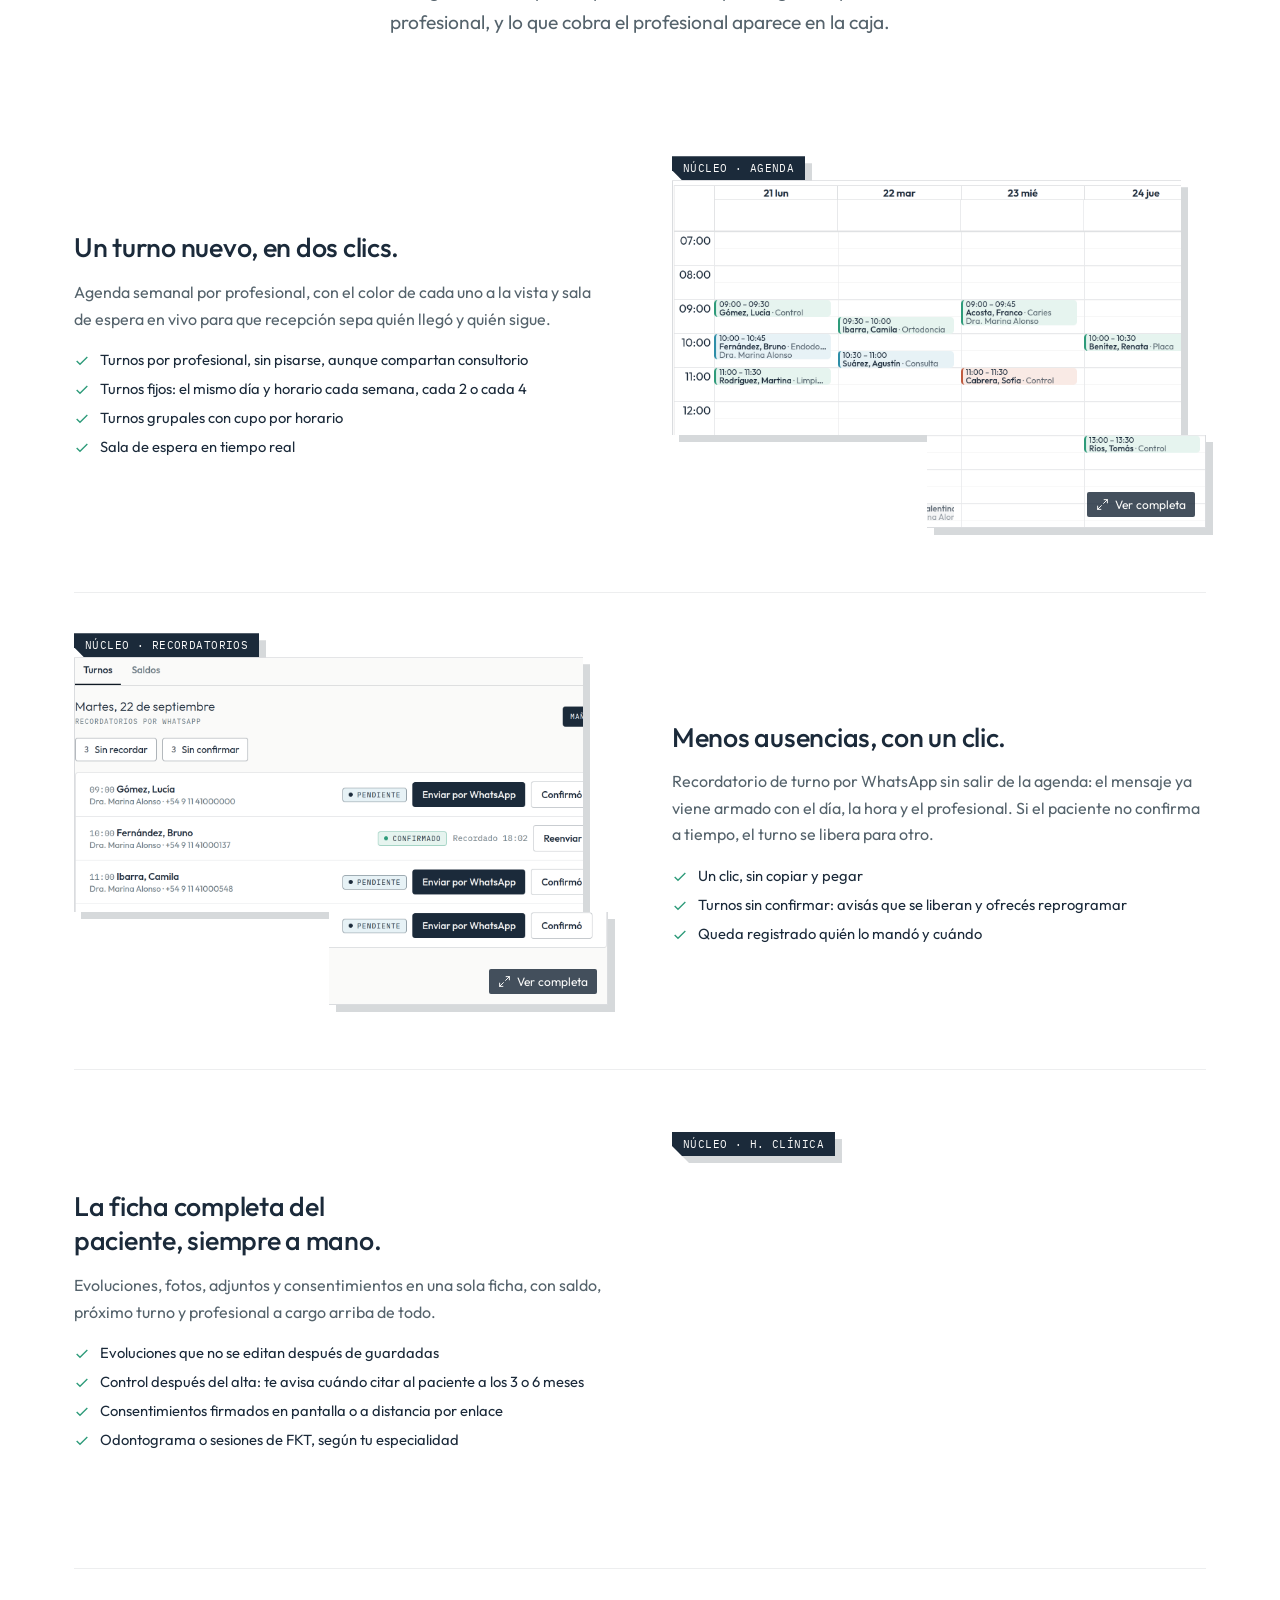
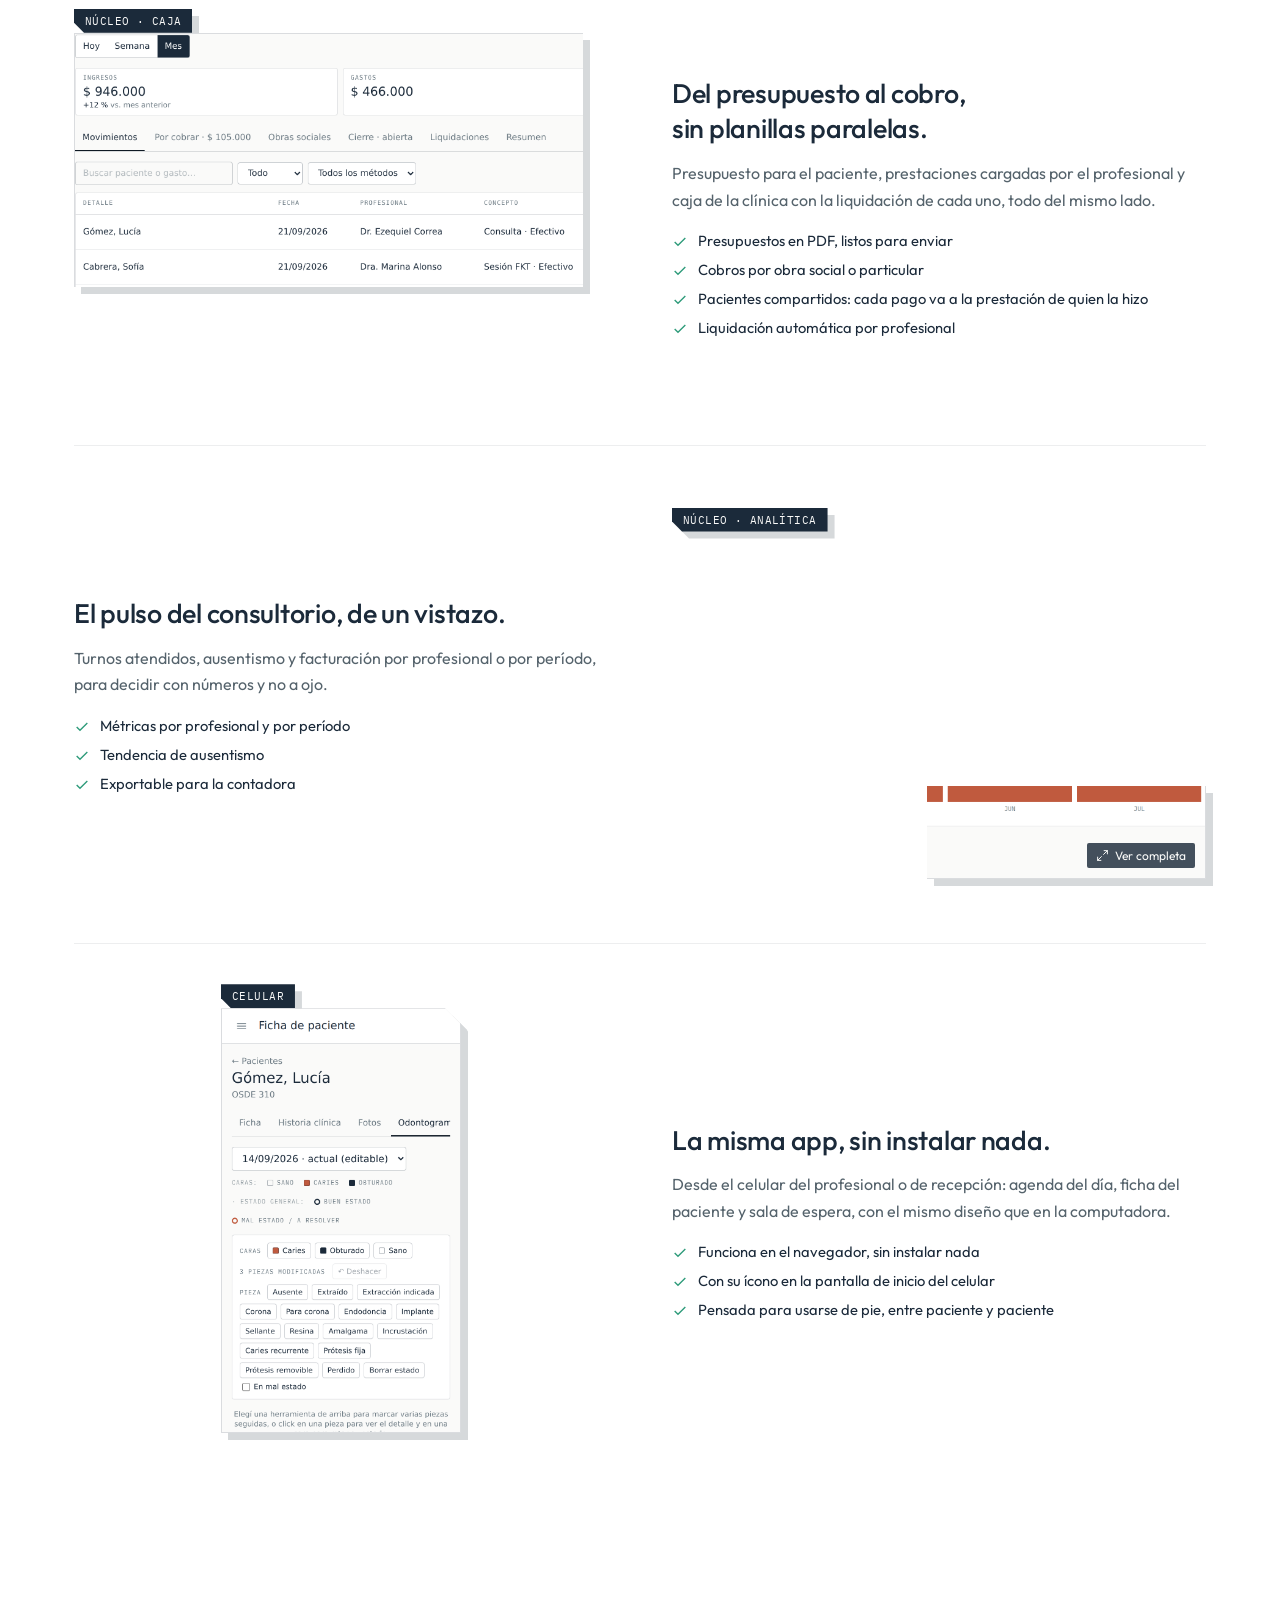
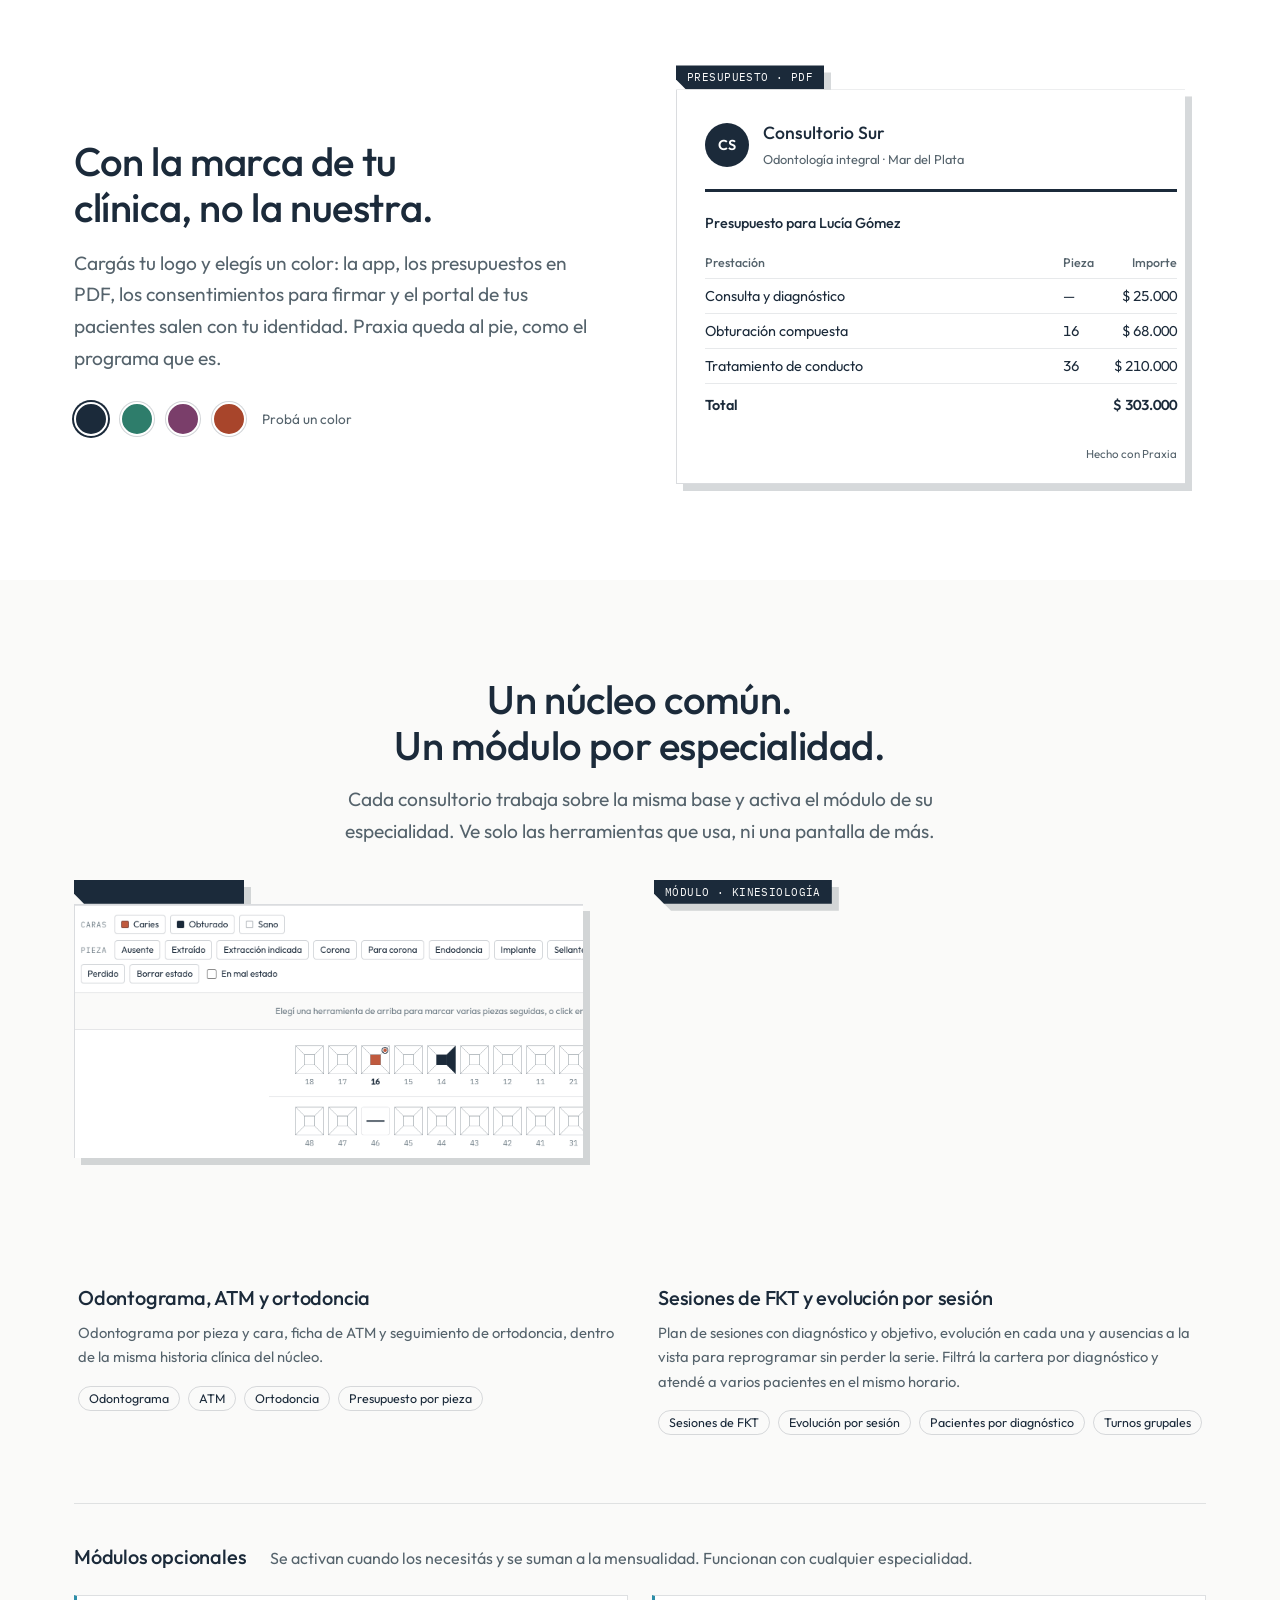
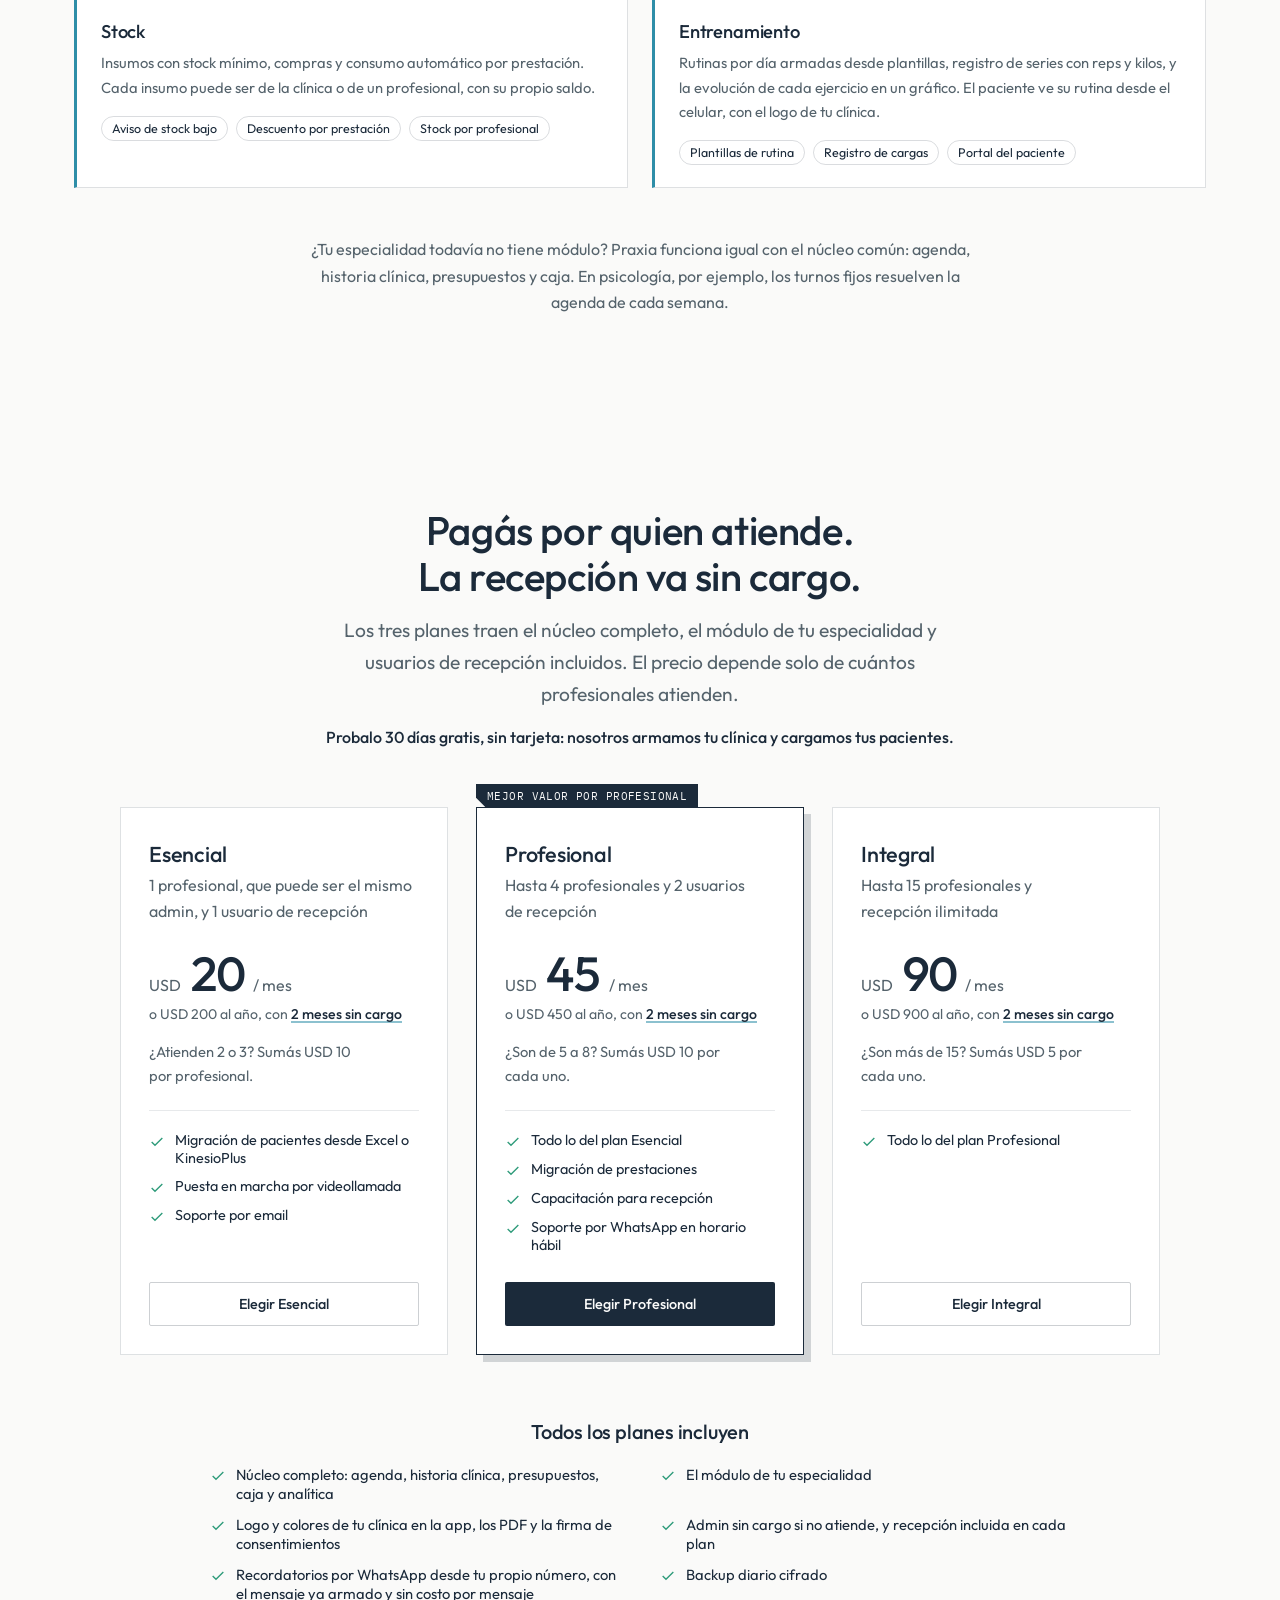
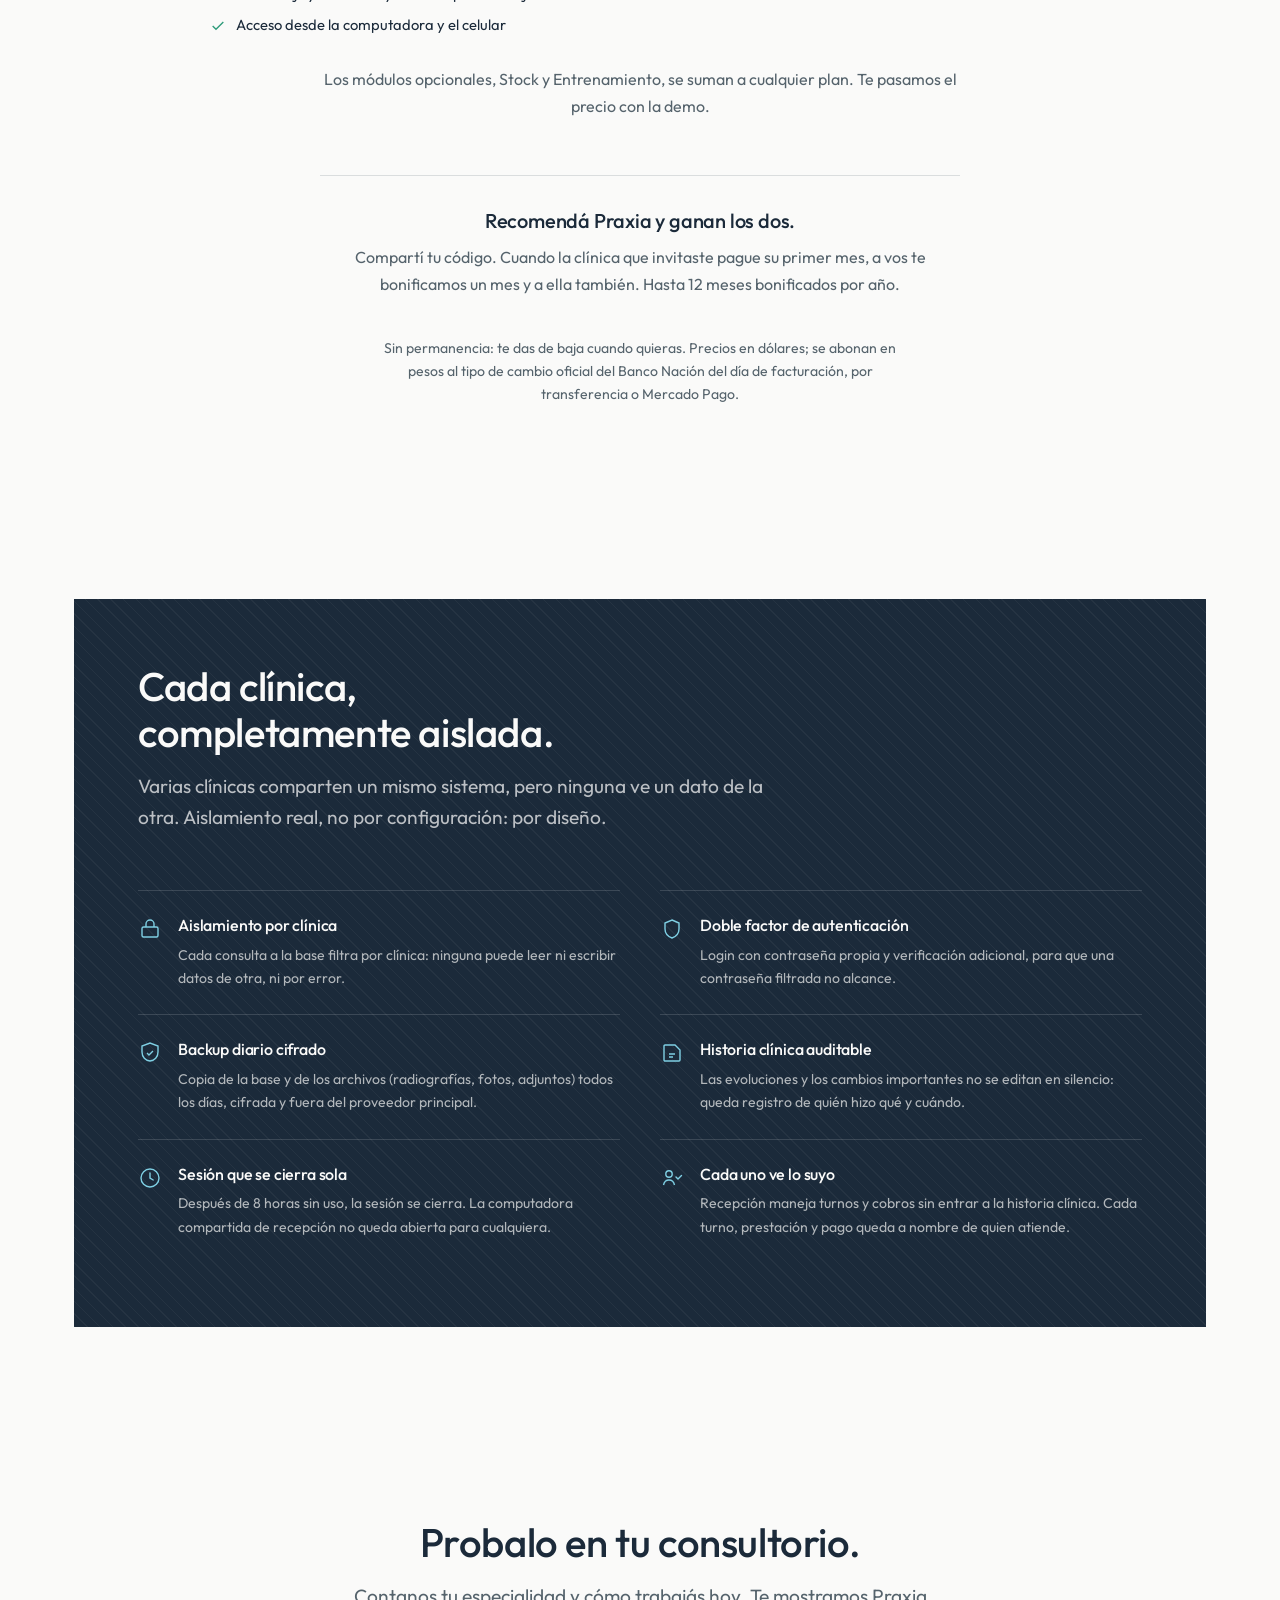
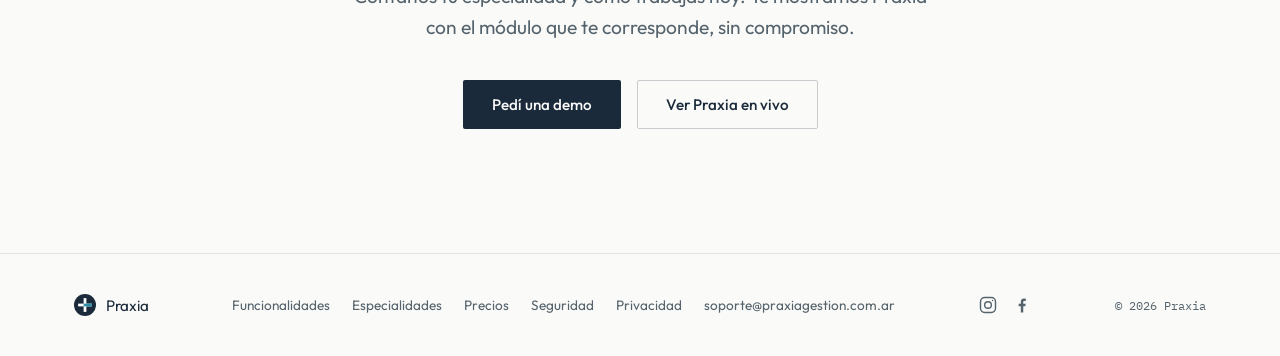
==== commit 8f096653: "Precios: el plan anual va en cada mensualidad, debajo del precio Co-Authored-By: Claude Opus 5.5 <no" ====
--- a/index.html
+++ b/index.html
@@ -452,6 +452,7 @@
             <h3>Esencial</h3>
             <p class="plan-for">1 profesional, que puede ser el mismo admin, y 1 usuario de recepción</p>
             <p class="plan-price"><span class="plan-currency">USD</span> 20 <span class="plan-per">/ mes</span></p>
+            <p class="plan-annual">o USD 200 al año, con <strong>2 meses sin cargo</strong></p>
             <p class="plan-note">¿Atienden 2 o 3? Sumás USD 10 por profesional.</p>
             <ul class="feature-list plan-services">
               <li><svg viewBox="0 0 24 24" fill="none" stroke="currentColor" stroke-width="2"><path d="M20 6L9 17l-5-5"/></svg> Migración de pacientes desde Excel o KinesioPlus</li>
@@ -466,6 +467,7 @@
             <h3>Profesional</h3>
             <p class="plan-for">Hasta 4 profesionales y 2 usuarios de recepción</p>
             <p class="plan-price"><span class="plan-currency">USD</span> 45 <span class="plan-per">/ mes</span></p>
+            <p class="plan-annual">o USD 450 al año, con <strong>2 meses sin cargo</strong></p>
             <p class="plan-note">¿Son de 5 a 8? Sumás USD 10 por cada uno.</p>
             <ul class="feature-list plan-services">
               <li><svg viewBox="0 0 24 24" fill="none" stroke="currentColor" stroke-width="2"><path d="M20 6L9 17l-5-5"/></svg> Todo lo del plan Esencial</li>
@@ -480,6 +482,7 @@
             <h3>Integral</h3>
             <p class="plan-for">Hasta 15 profesionales y recepción ilimitada</p>
             <p class="plan-price"><span class="plan-currency">USD</span> 90 <span class="plan-per">/ mes</span></p>
+            <p class="plan-annual">o USD 900 al año, con <strong>2 meses sin cargo</strong></p>
             <p class="plan-note">¿Son más de 15? Sumás USD 5 por cada uno.</p>
             <ul class="feature-list plan-services">
               <li><svg viewBox="0 0 24 24" fill="none" stroke="currentColor" stroke-width="2"><path d="M20 6L9 17l-5-5"/></svg> Todo lo del plan Profesional</li>
@@ -508,7 +511,7 @@
           <p>Compartí tu código. Cuando la clínica que invitaste pague su primer mes, a vos te bonificamos un mes y a ella también. Hasta 12 meses bonificados por año.</p>
         </div>
 
-        <p class="pricing-fine">Sin permanencia: te das de baja cuando quieras. Pagando el año, llevás 2 meses sin cargo. Precios en dólares; se abonan en pesos al tipo de cambio oficial del Banco Nación del día de facturación, por transferencia o Mercado Pago.</p>
+        <p class="pricing-fine">Sin permanencia: te das de baja cuando quieras. Precios en dólares; se abonan en pesos al tipo de cambio oficial del Banco Nación del día de facturación, por transferencia o Mercado Pago.</p>
       </div>
     </section>
 
--- a/assets/css/style.css
+++ b/assets/css/style.css
@@ -841,6 +841,20 @@
   font-weight: 400;
   letter-spacing: 0;
   color: var(--color-text-muted);
+}
+
+/* El anual va pegado al precio: es la otra forma de pagar el mismo plan. */
+.plan-annual {
+  margin: 0 0 14px;
+  font-size: 0.88rem;
+  color: var(--color-text-muted);
+}
+
+.plan-annual strong {
+  font-weight: 500;
+  color: var(--color-ink);
+  box-shadow: inset 0 -2px 0 rgba(var(--color-spark-rgb), 0.55);
+  white-space: nowrap;
 }
 
 .plan-note {
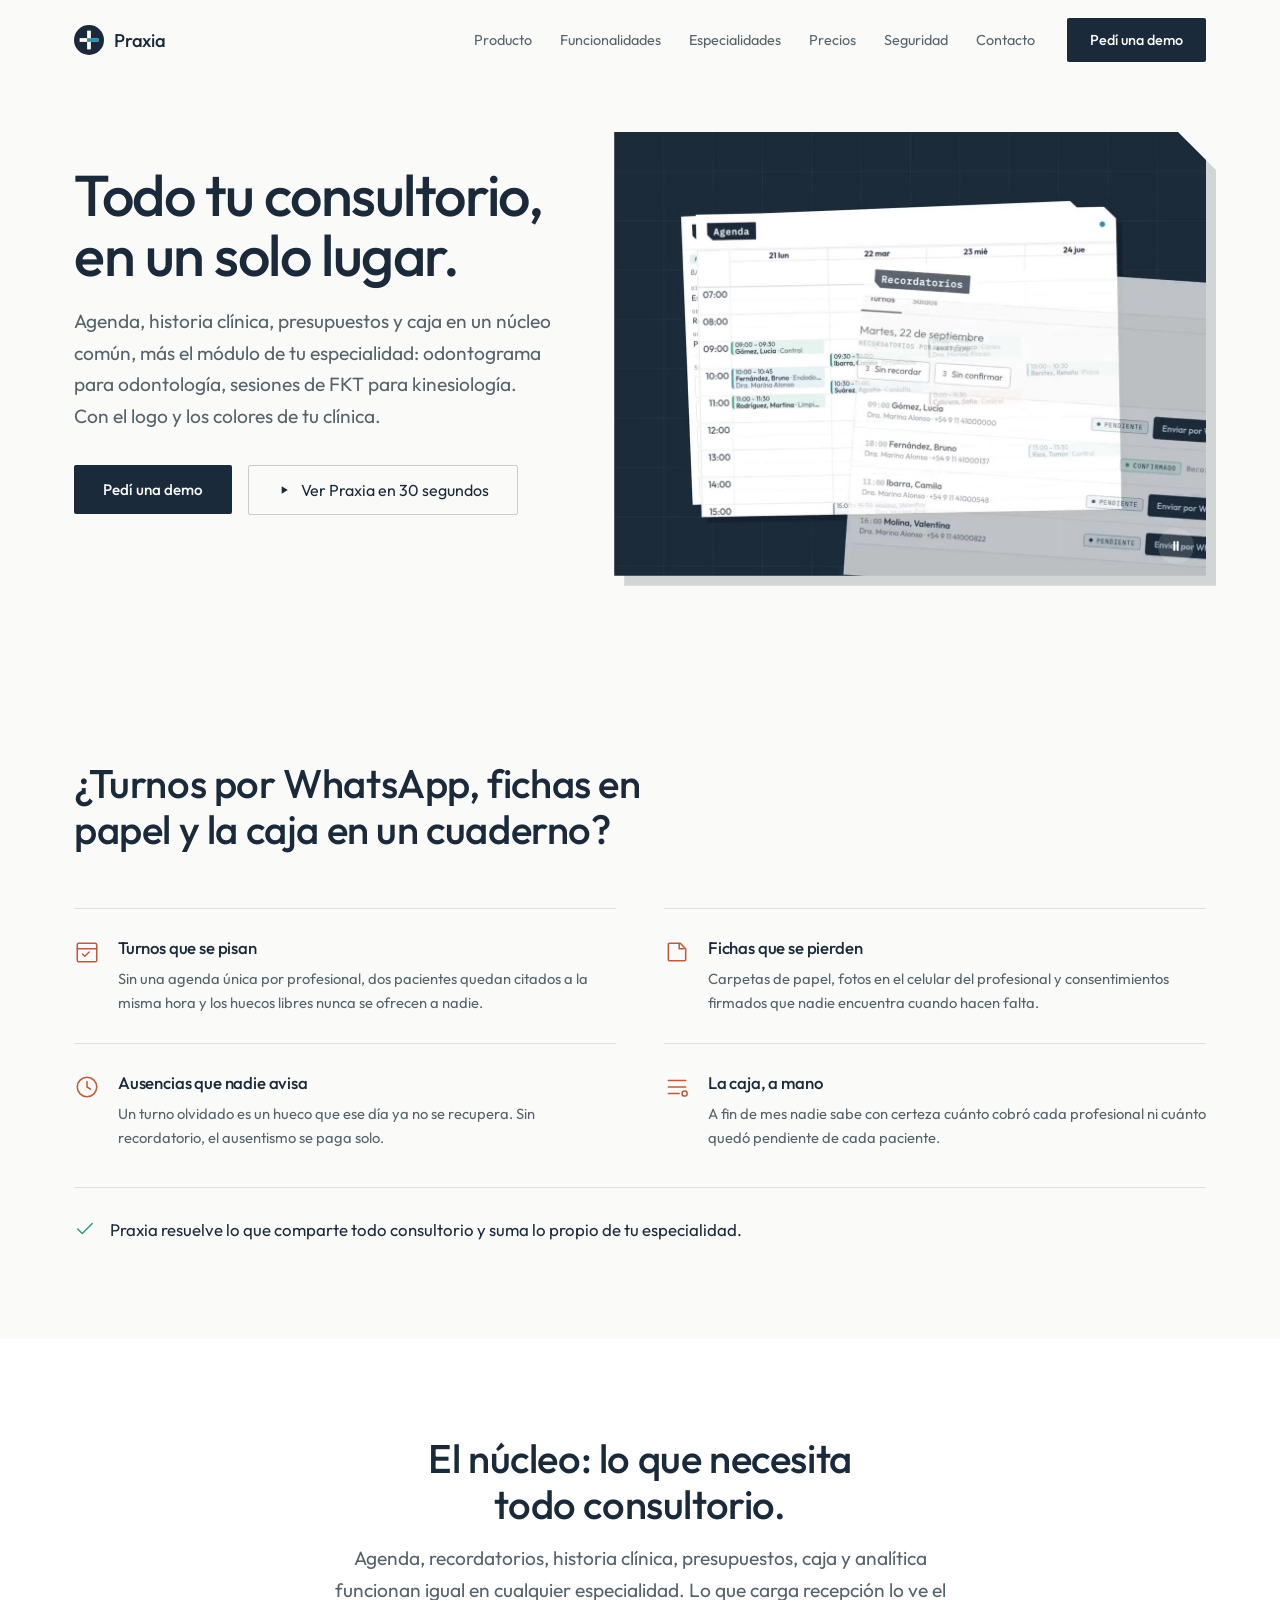
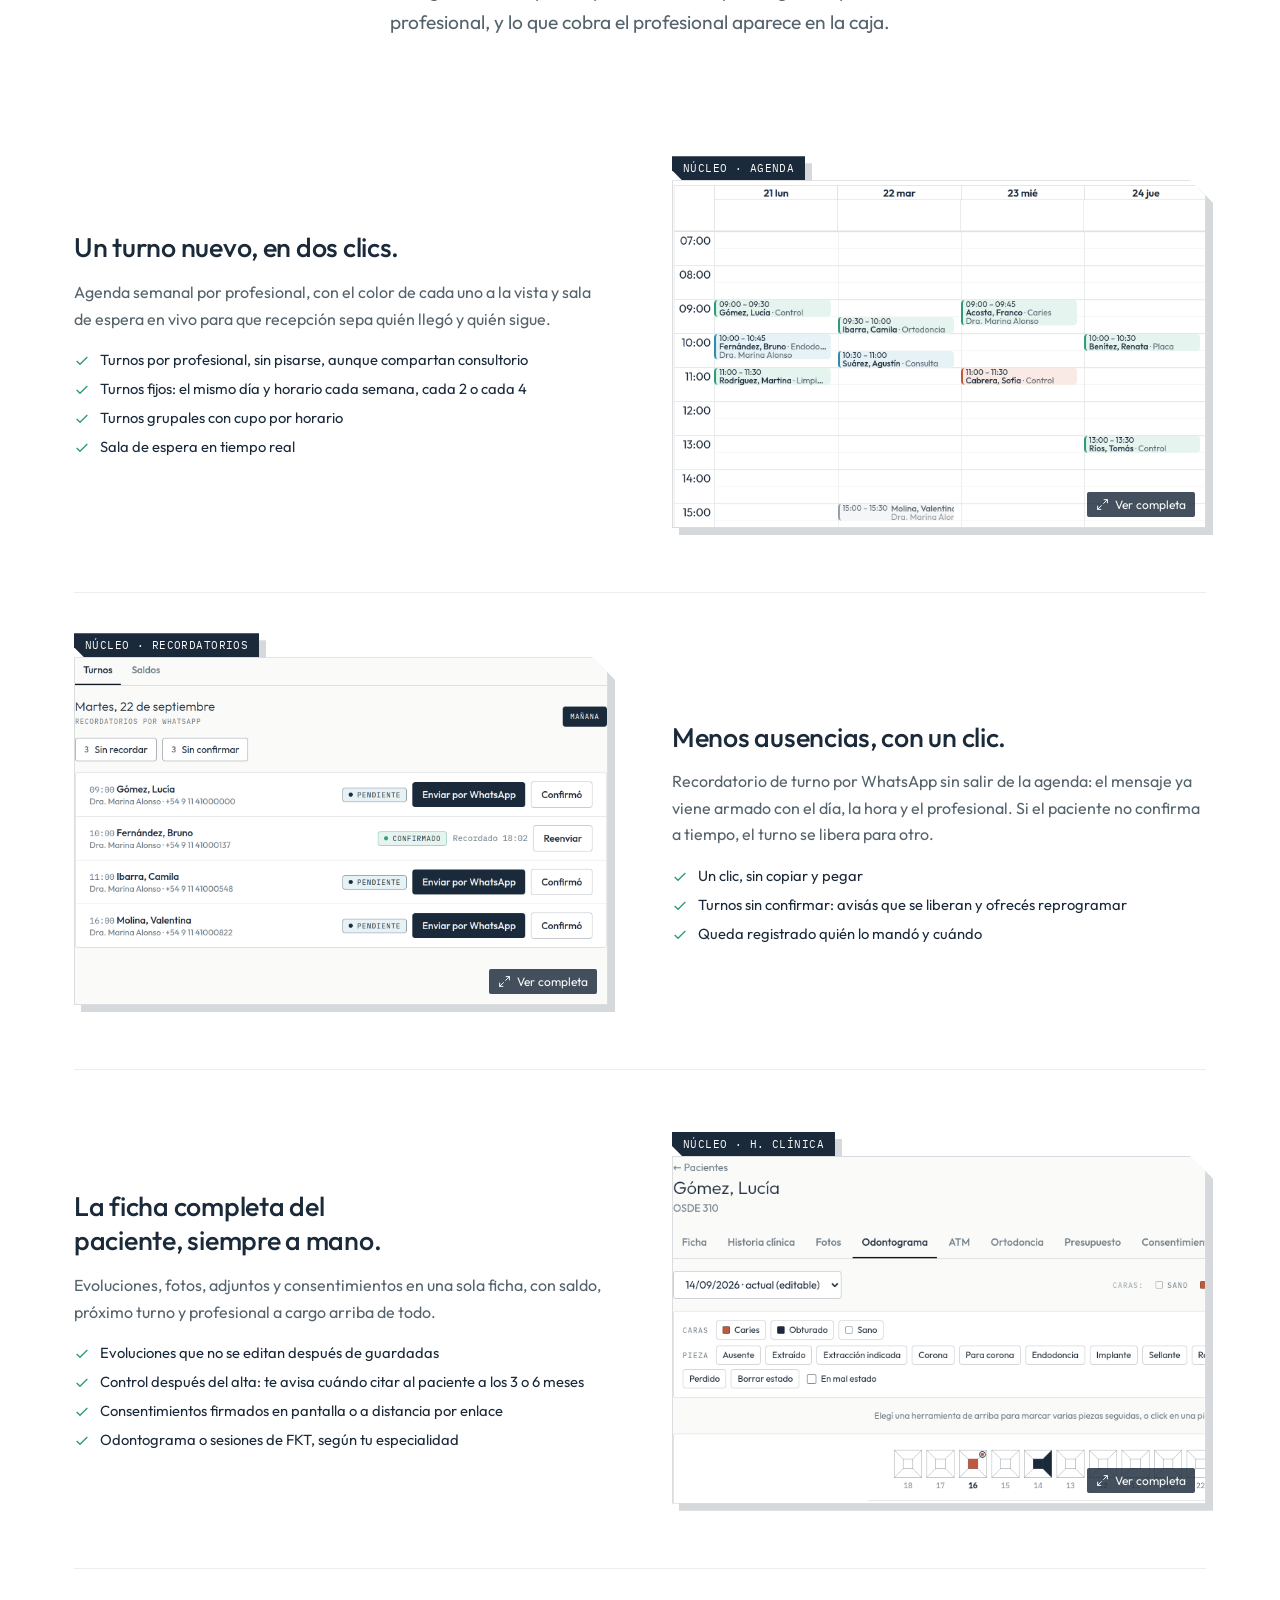
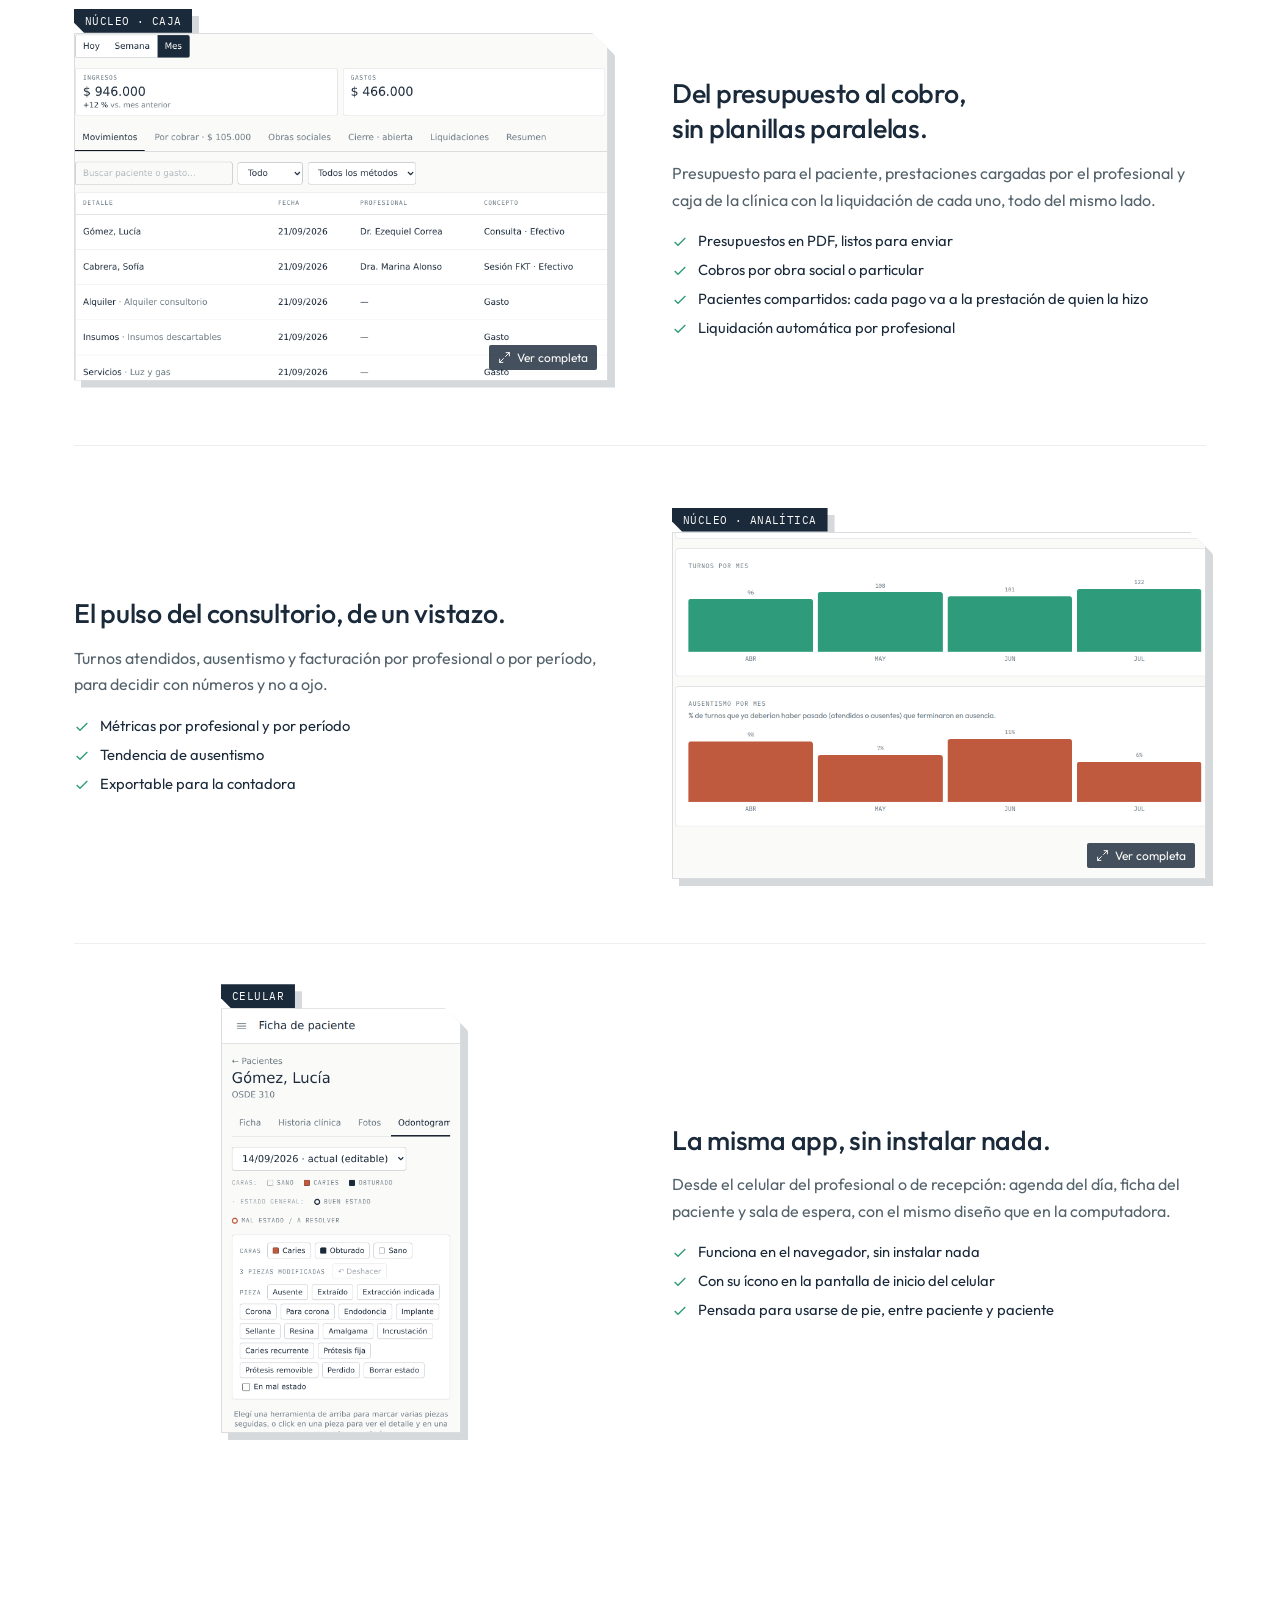
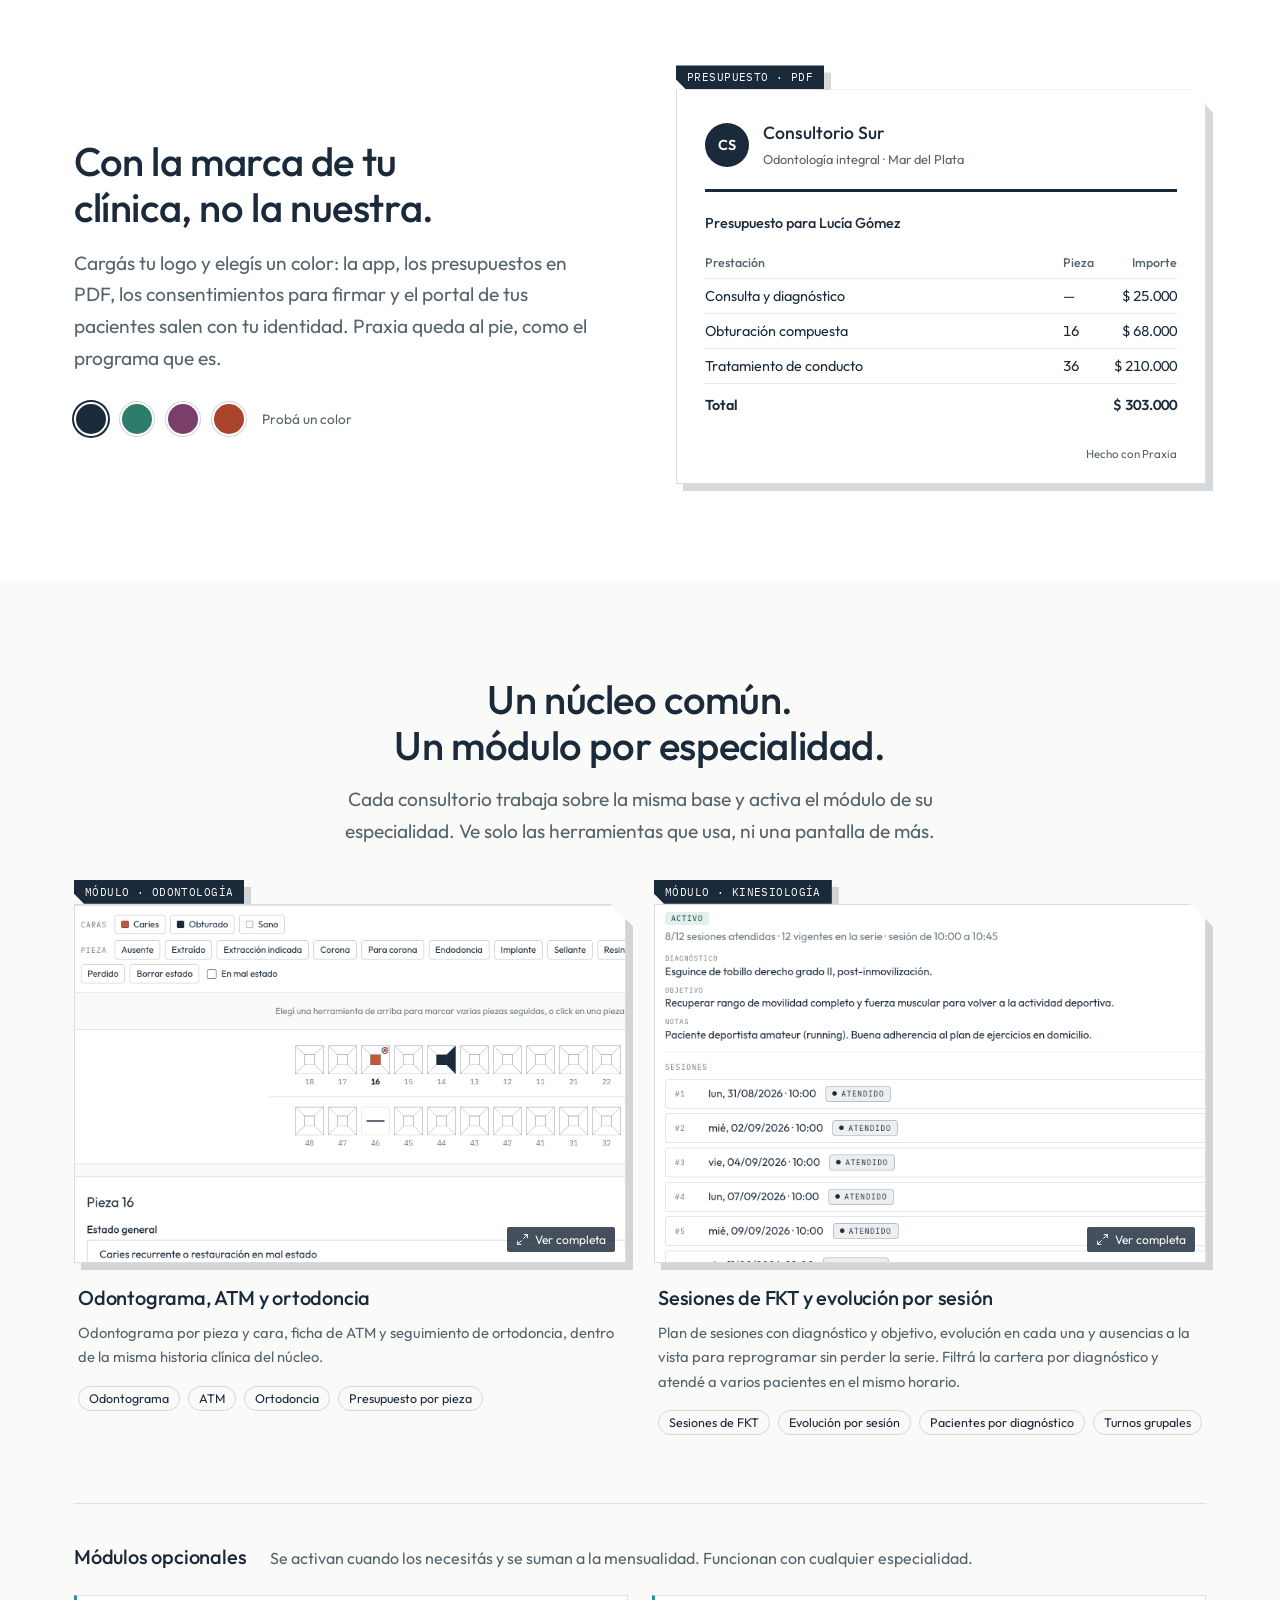
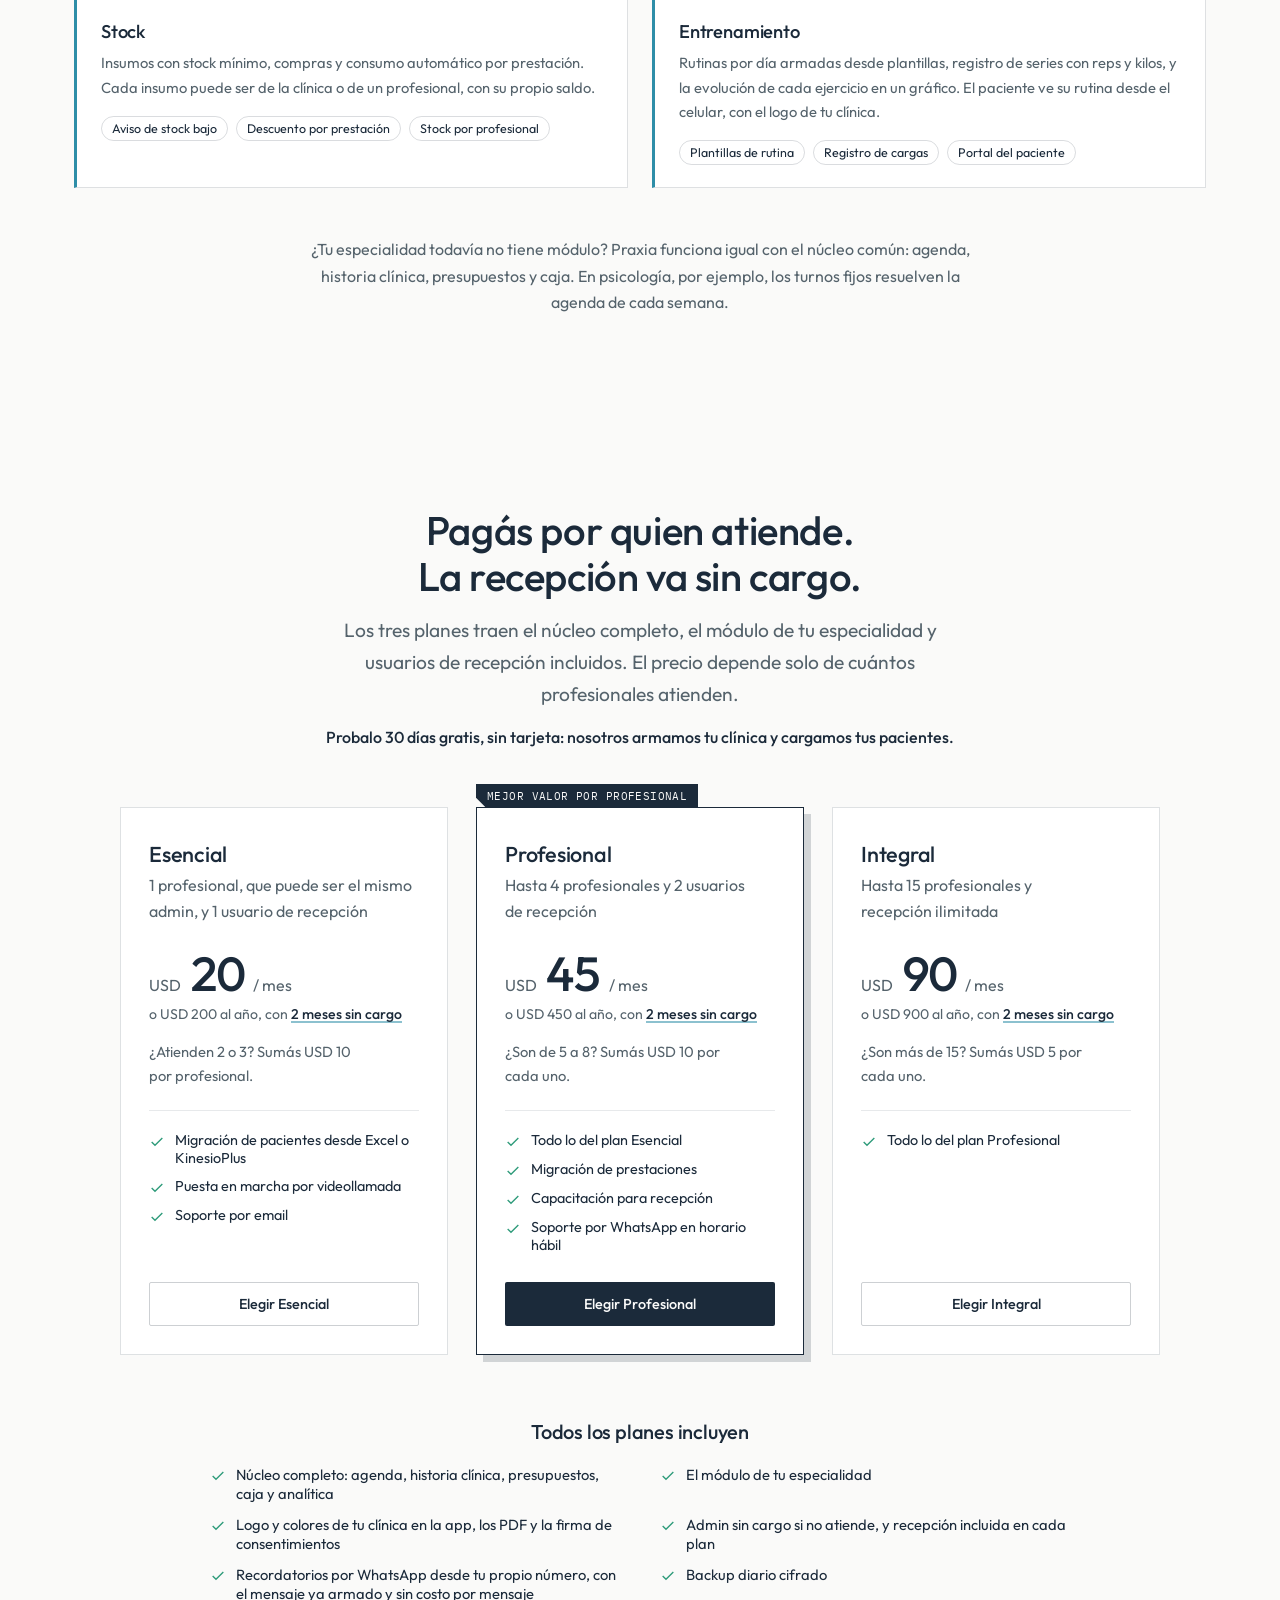
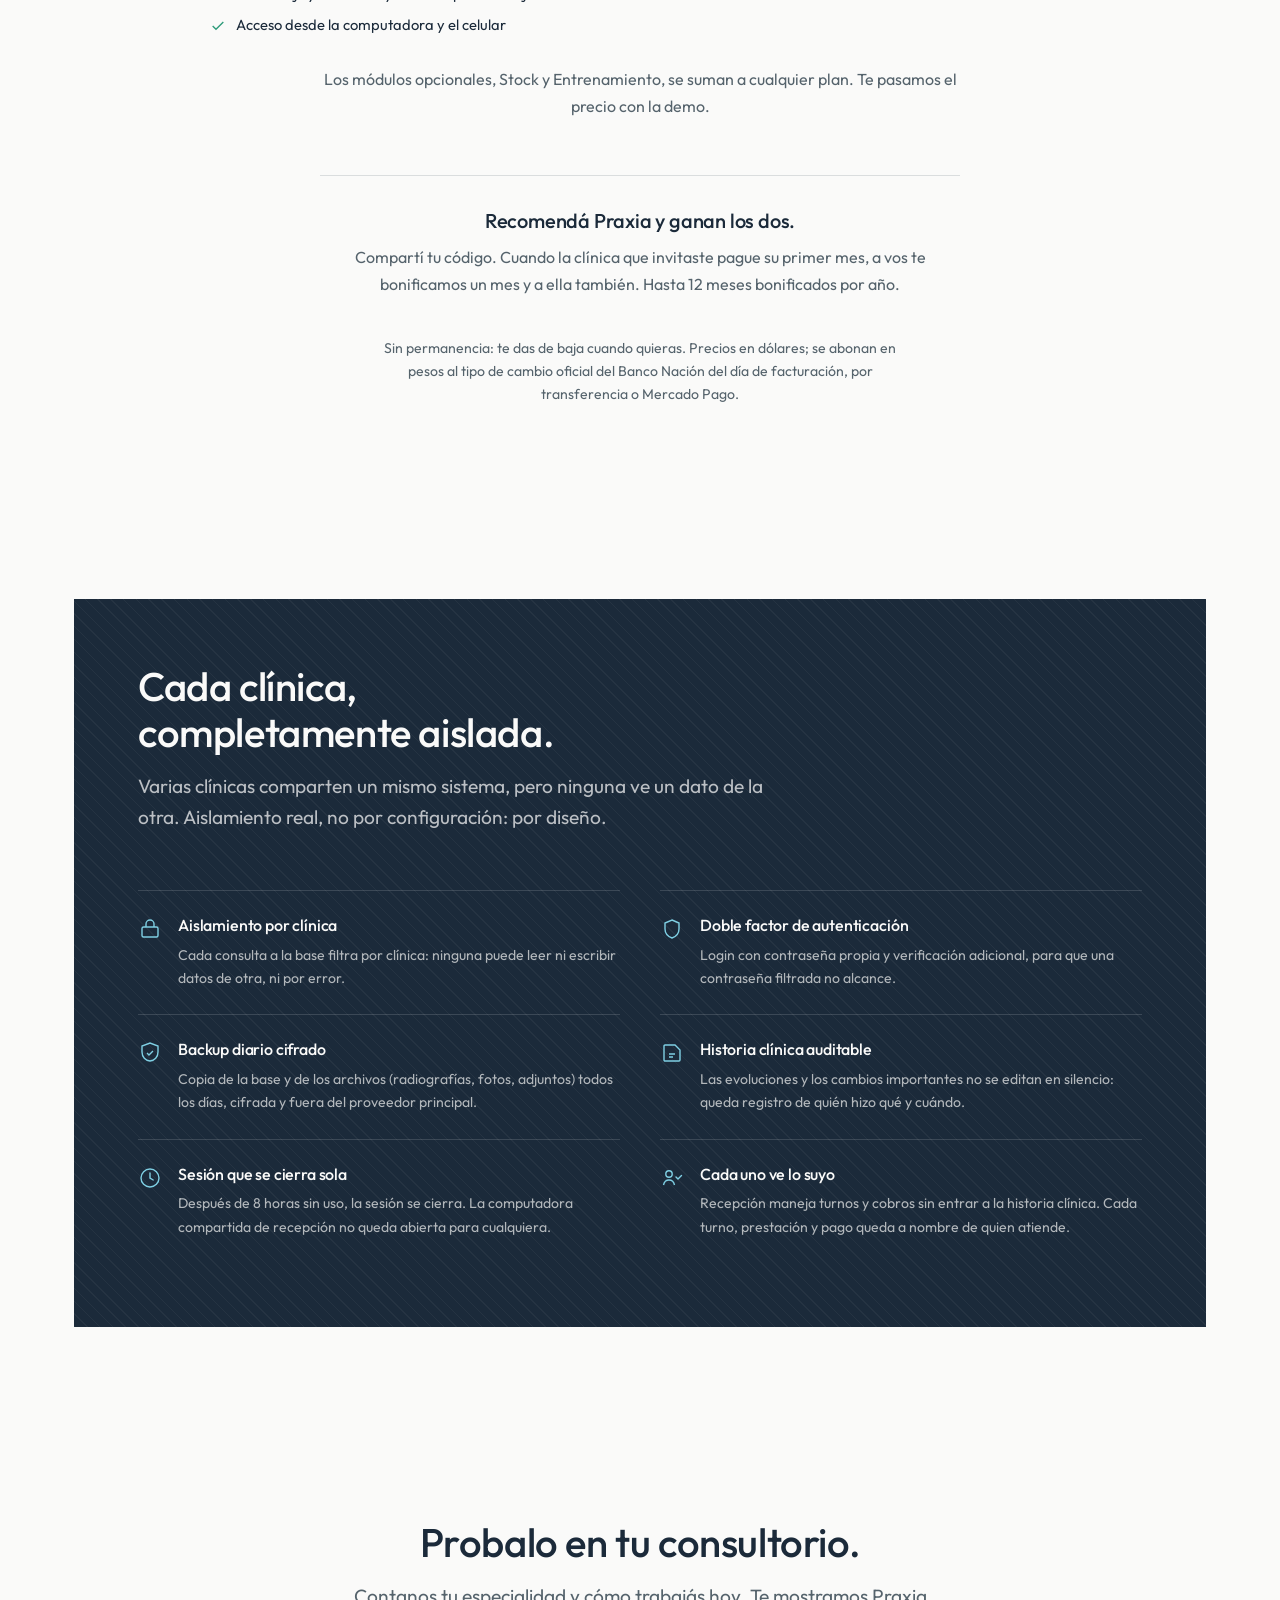
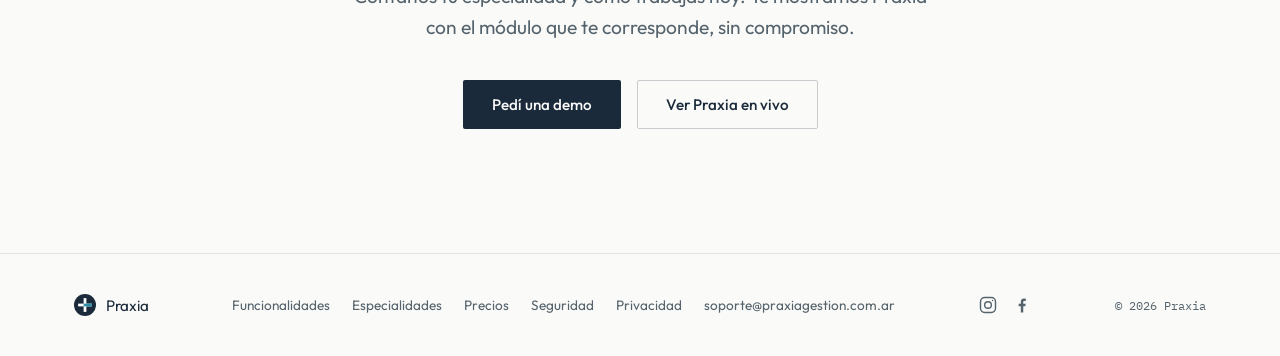
==== commit b92780a8: "Versiona CSS y JS en las páginas para que el cambio de hero no use el CSS viejo en caché Co-Authored" ====
--- a/index.html
+++ b/index.html
@@ -34,9 +34,9 @@
     href="https://fonts.googleapis.com/css2?family=Outfit:wght@300;400;500;600;700&family=IBM+Plex+Mono:wght@400;500&display=swap"
     rel="stylesheet"
   />
-  <link rel="stylesheet" href="assets/css/style.css" />
-  <script src="assets/js/pixel.js"></script>
-  <script src="assets/js/origen.js"></script>
+  <link rel="stylesheet" href="assets/css/style.css?v=20261026" />
+  <script src="assets/js/pixel.js?v=20261026"></script>
+  <script src="assets/js/origen.js?v=20261026"></script>
 </head>
 <body>
   <!-- ==================== HEADER ==================== -->
@@ -630,6 +630,6 @@
     </video>
   </dialog>
 
-  <script src="assets/js/main.js"></script>
+  <script src="assets/js/main.js?v=20261026"></script>
 </body>
 </html>
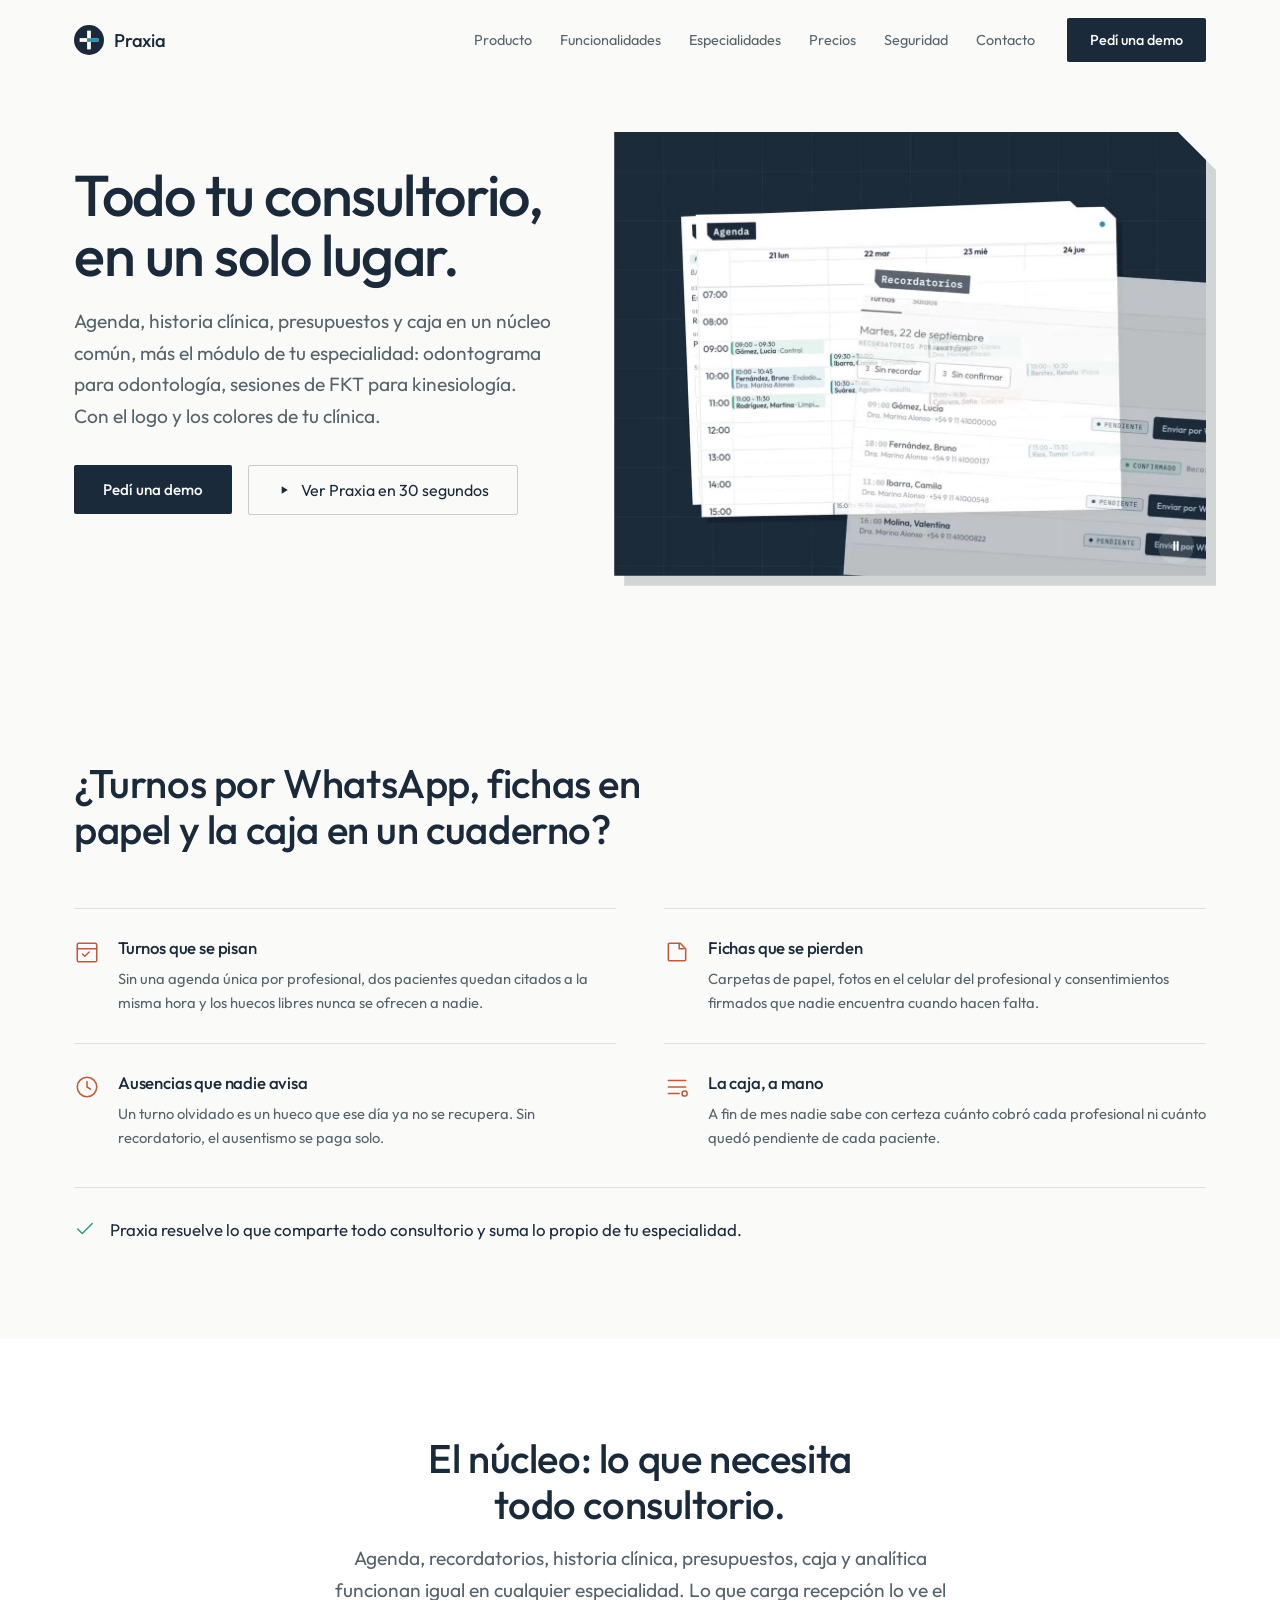
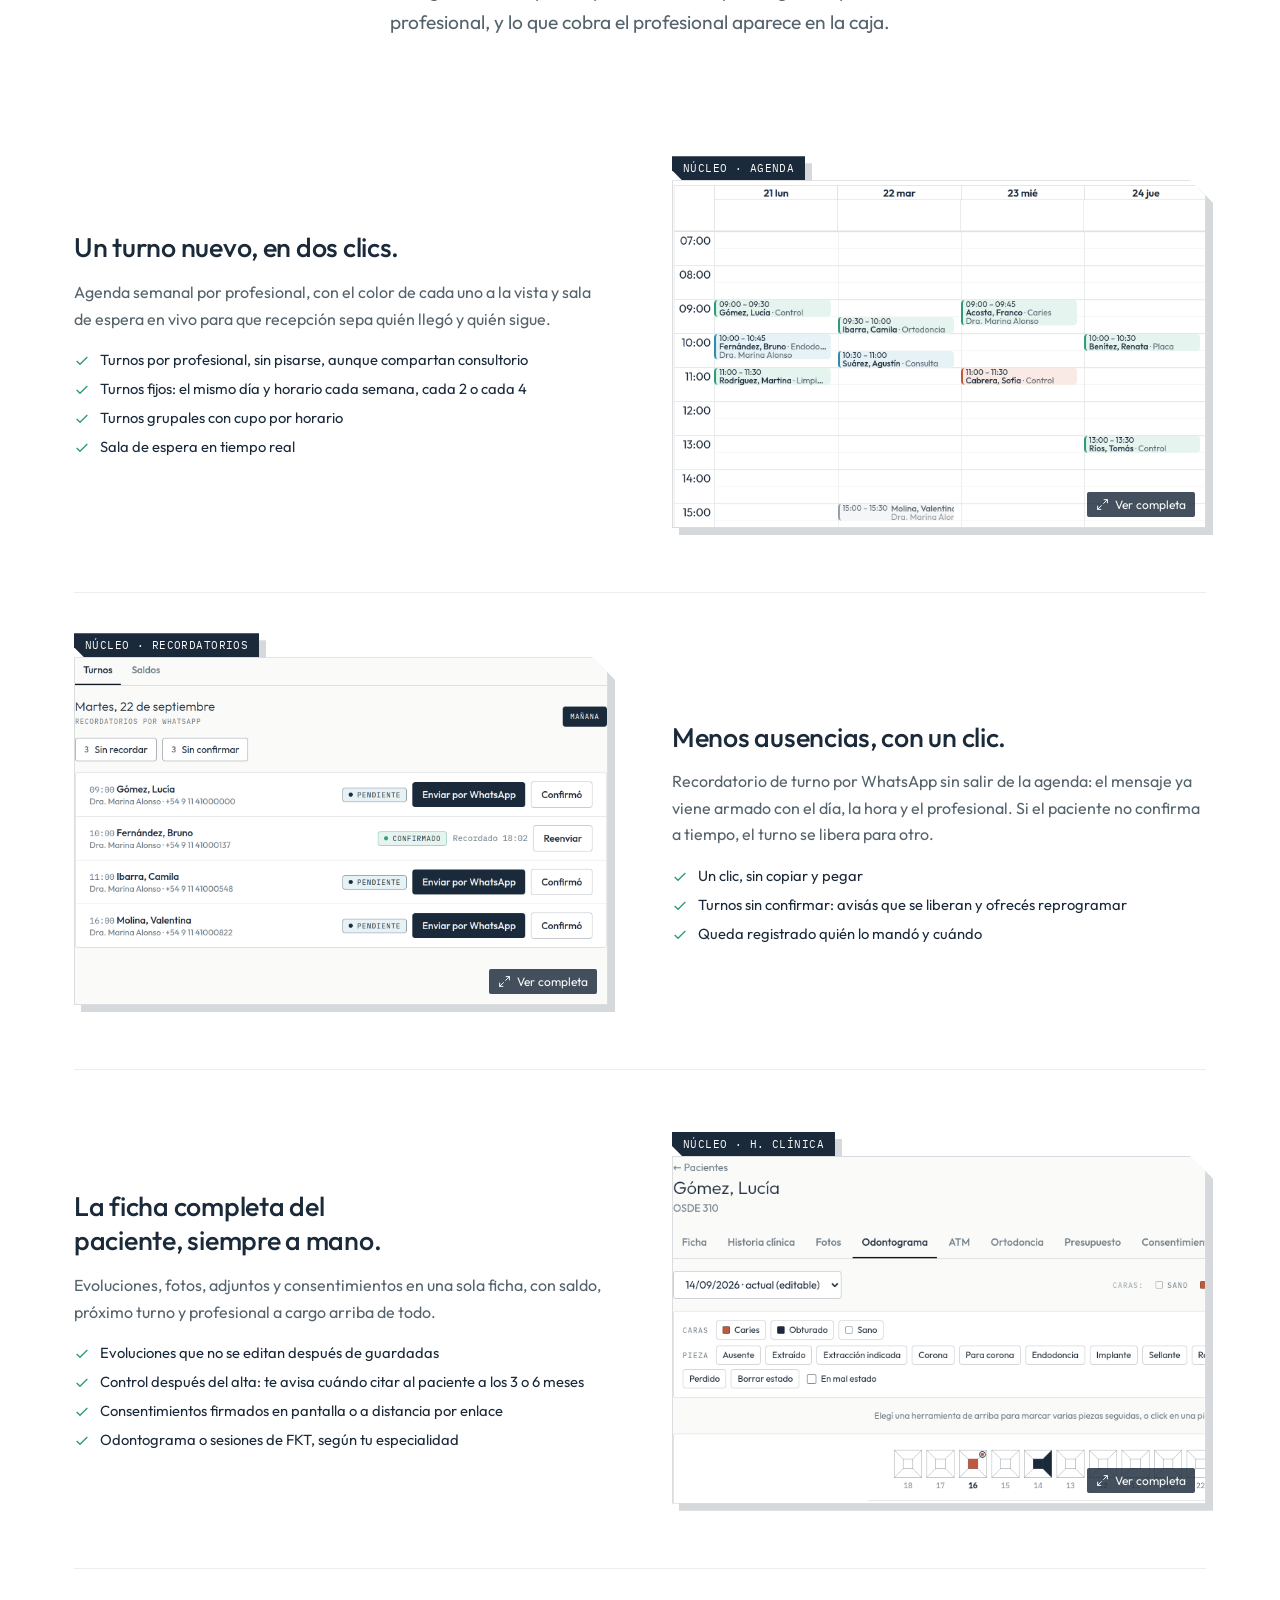
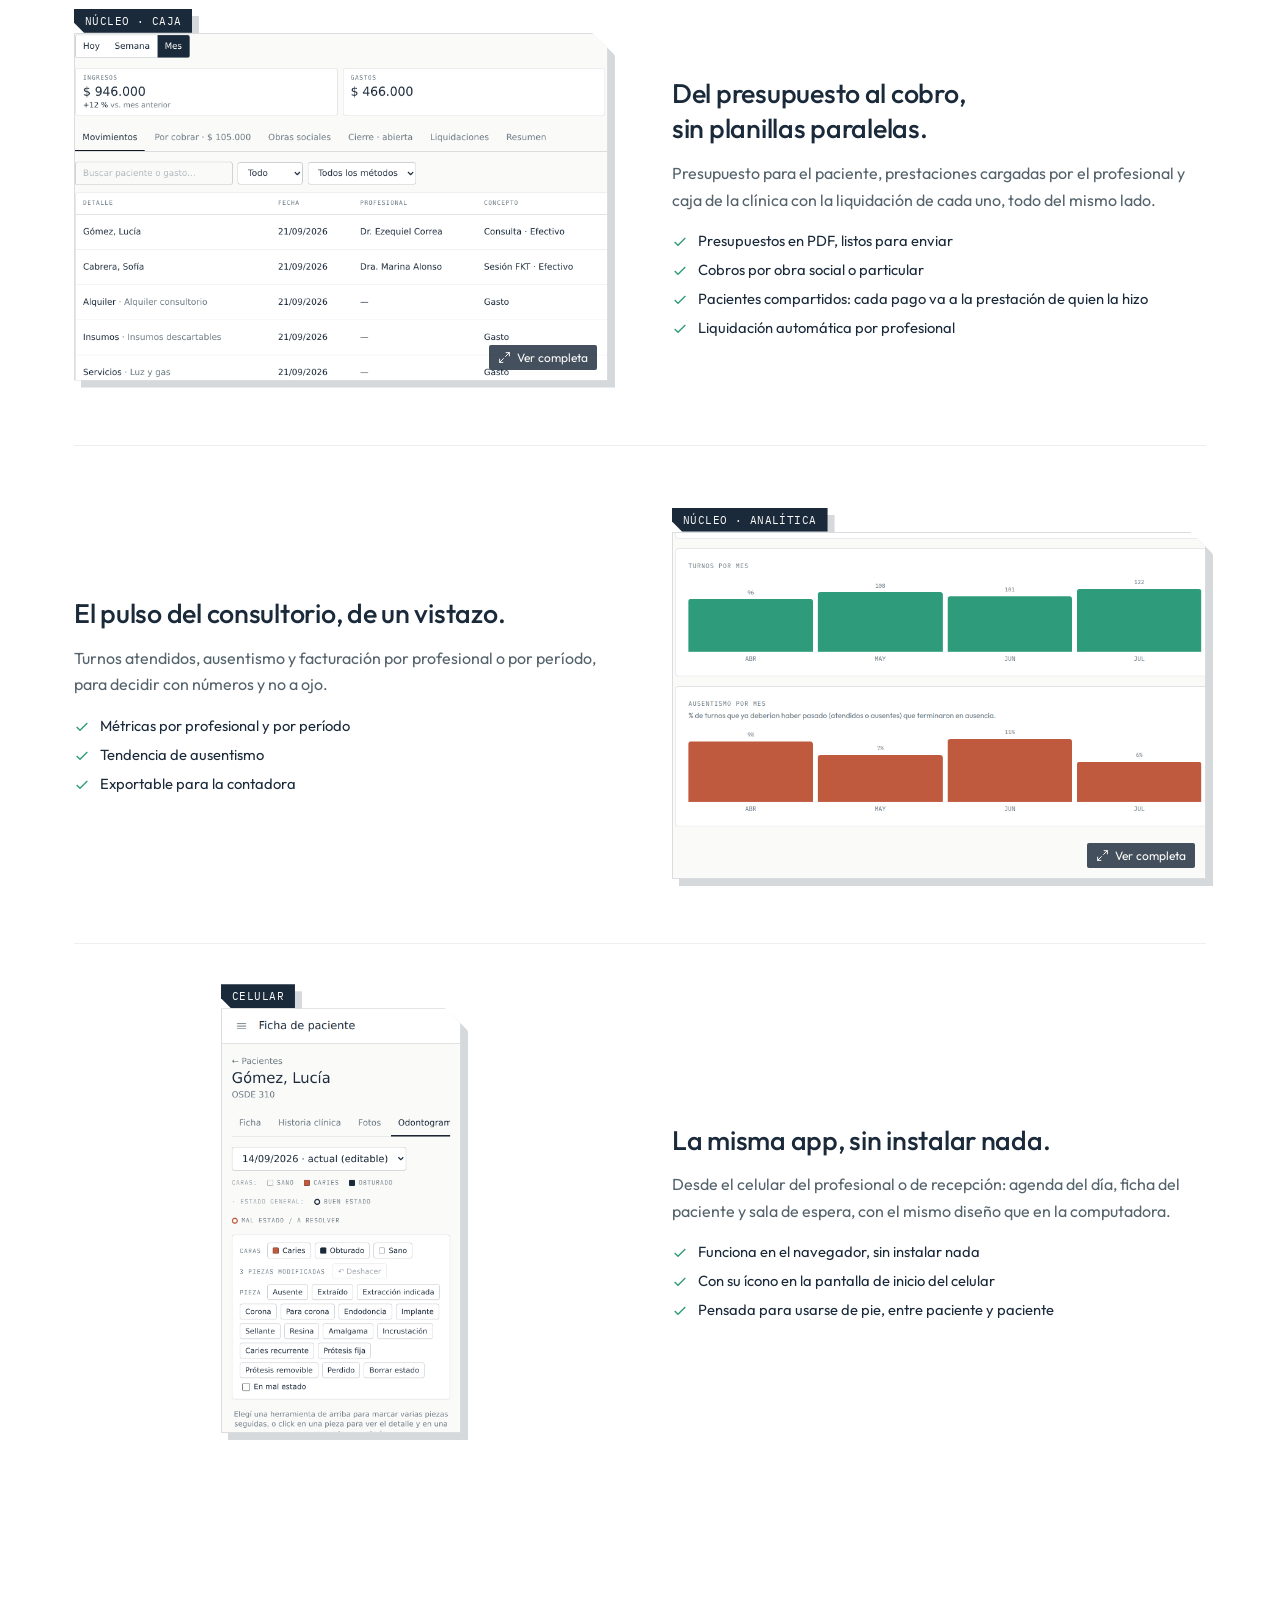
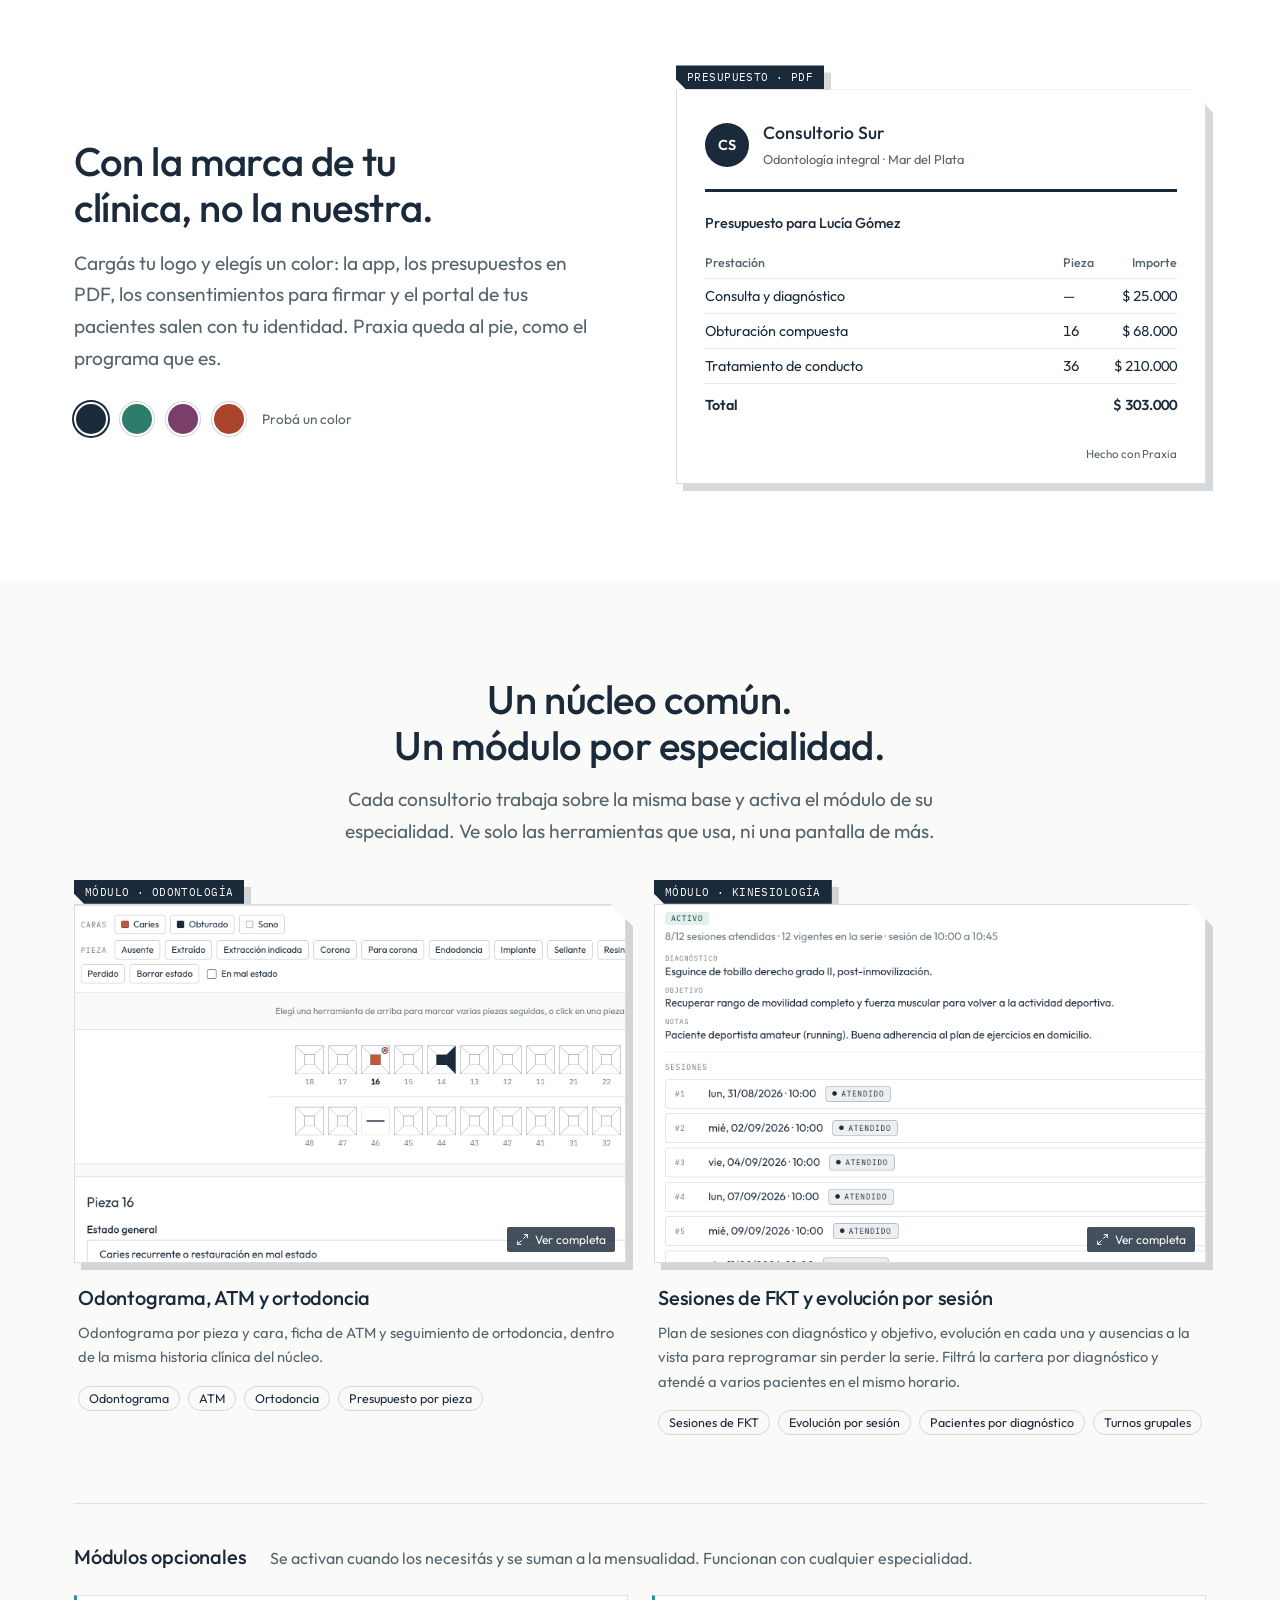
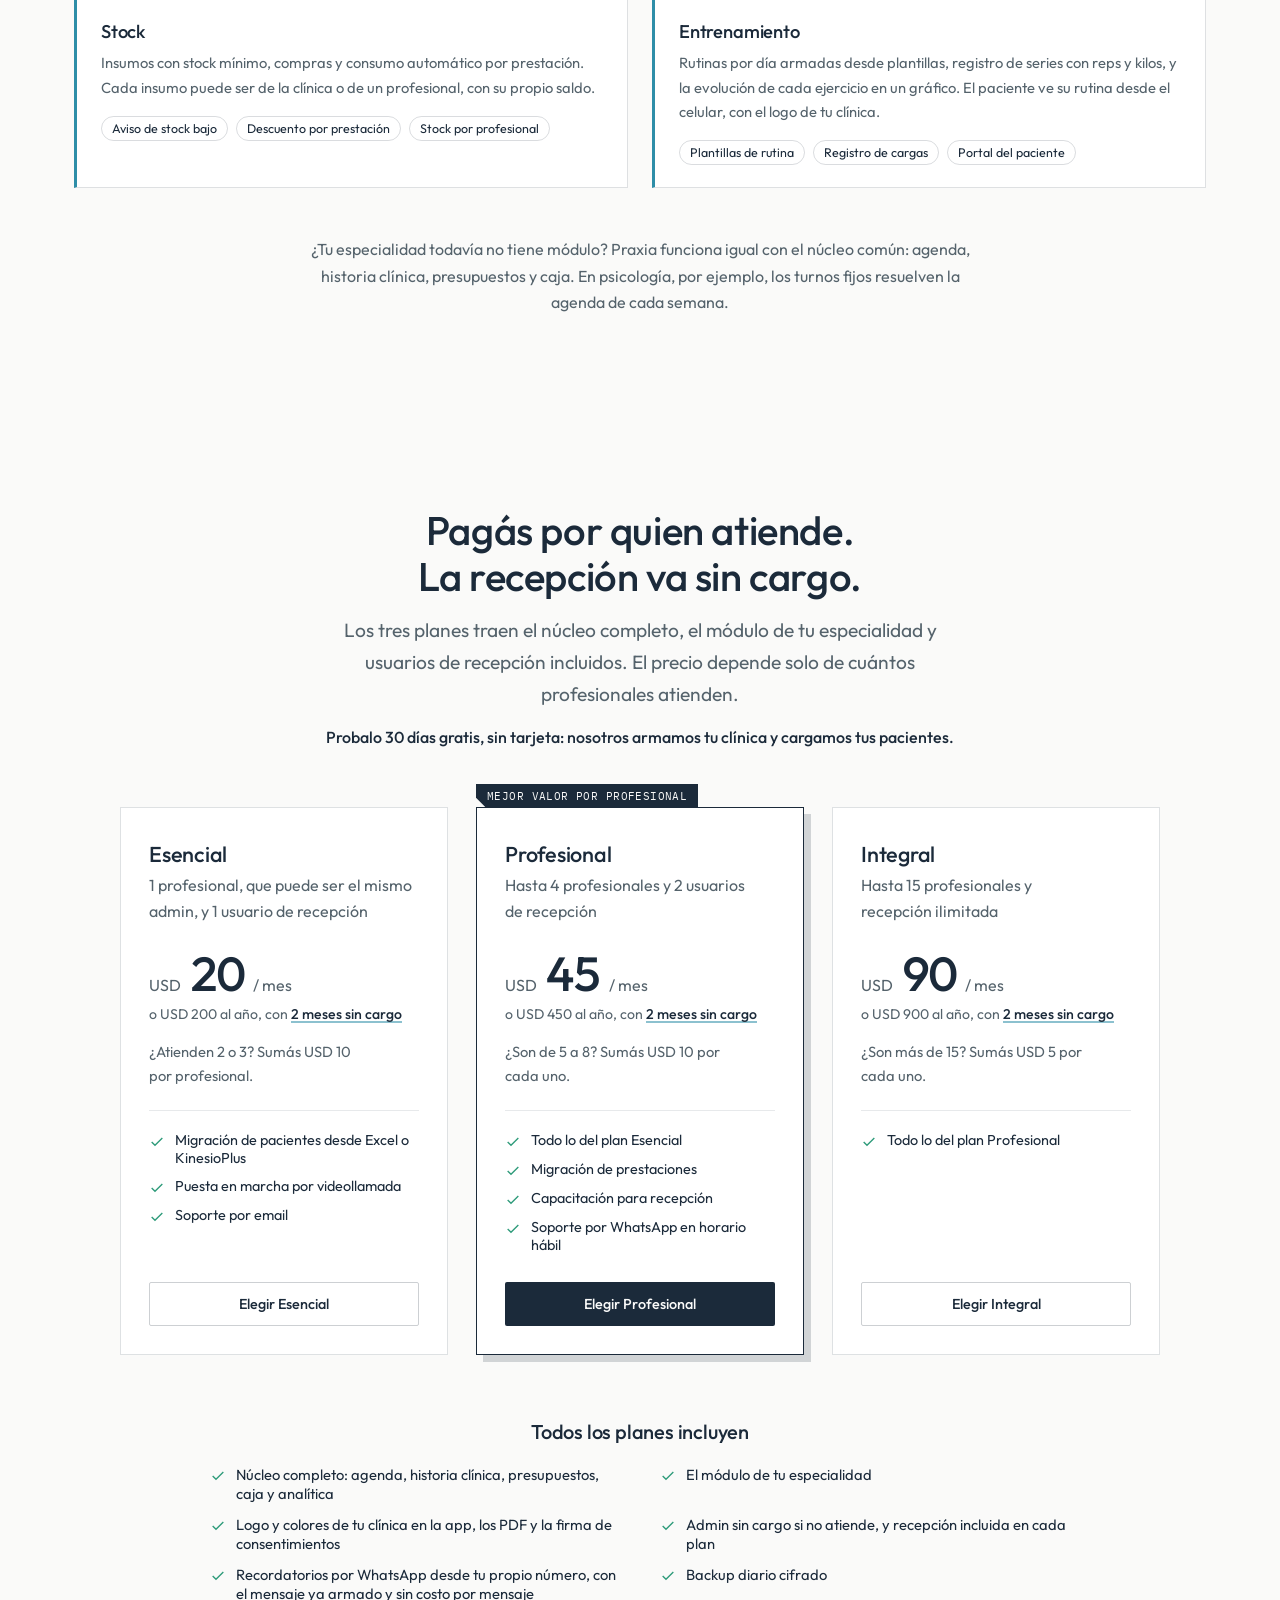
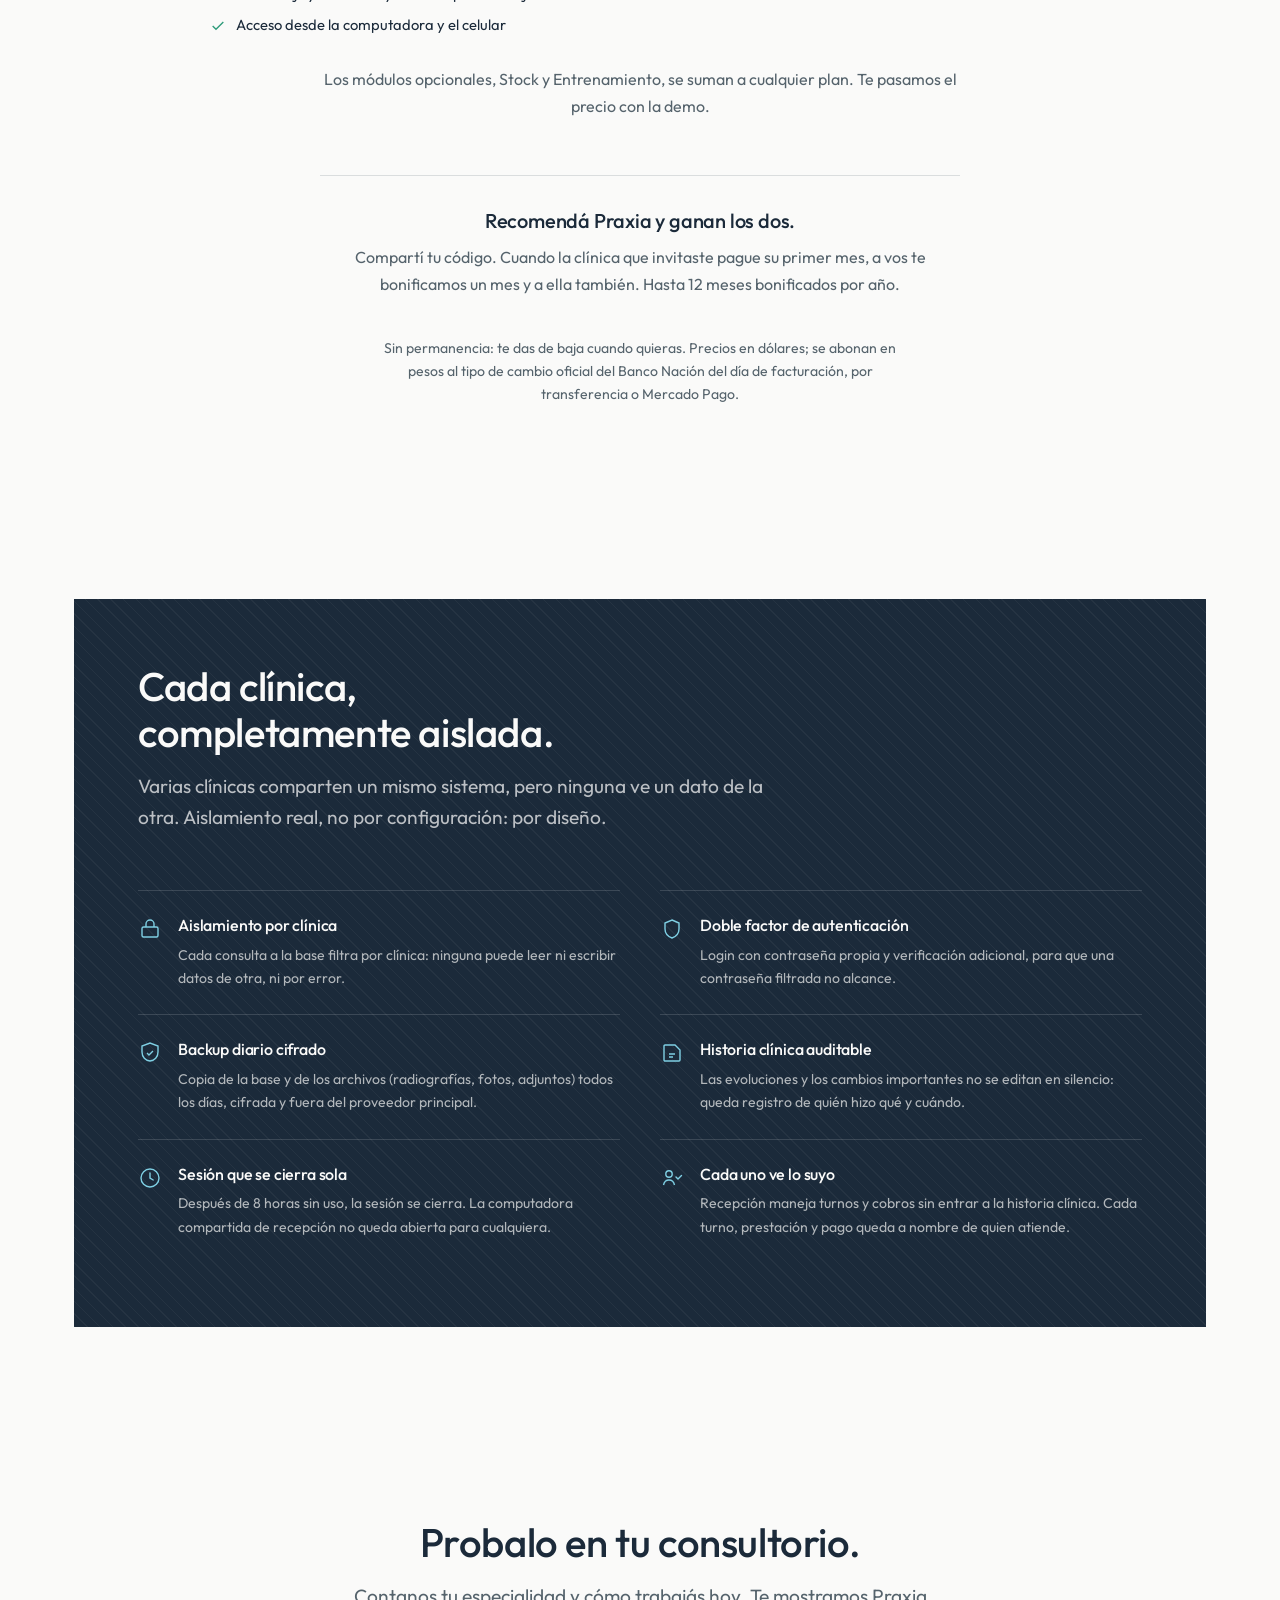
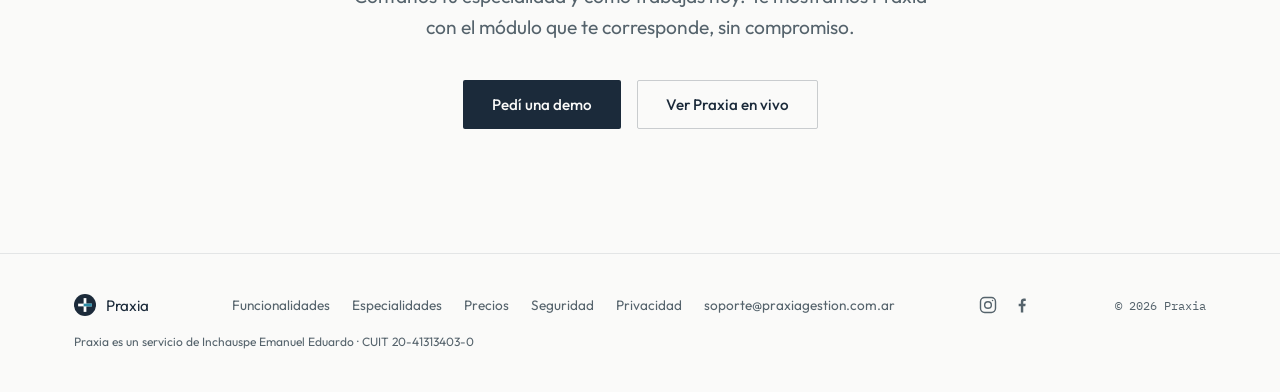
==== commit 64bc1a79: "Pie: nombre legal y CUIT del titular (verificación de Meta) Co-Authored-By: Claude Opus 5.5 <noreply" ====
--- a/index.html
+++ b/index.html
@@ -34,9 +34,9 @@
     href="https://fonts.googleapis.com/css2?family=Outfit:wght@300;400;500;600;700&family=IBM+Plex+Mono:wght@400;500&display=swap"
     rel="stylesheet"
   />
-  <link rel="stylesheet" href="assets/css/style.css?v=20261026" />
-  <script src="assets/js/pixel.js?v=20261026"></script>
-  <script src="assets/js/origen.js?v=20261026"></script>
+  <link rel="stylesheet" href="assets/css/style.css?v=20261026c" />
+  <script src="assets/js/pixel.js?v=20261026b"></script>
+  <script src="assets/js/origen.js?v=20261026b"></script>
 </head>
 <body>
   <!-- ==================== HEADER ==================== -->
@@ -611,6 +611,7 @@
         </a>
       </div>
       <span class="footer-meta">© <span id="year"></span> Praxia</span>
+      <p class="footer-legal">Praxia es un servicio de Inchauspe Emanuel Eduardo · CUIT 20-41313403-0</p>
     </div>
   </footer>
 
@@ -626,10 +627,11 @@
       <svg viewBox="0 0 24 24" fill="none" stroke="currentColor" stroke-width="1.8"><path d="M6 6l12 12M18 6L6 18" stroke-linecap="round"/></svg>
     </button>
     <video class="video-full" id="video-full" controls playsinline preload="none" width="1280" height="720" poster="assets/video/praxia-30s-poster.jpg">
+      <source src="assets/video/praxia-30s-vertical.mp4" type="video/mp4" media="(max-width: 760px)" />
       <source src="assets/video/praxia-30s.mp4" type="video/mp4" />
     </video>
   </dialog>
 
-  <script src="assets/js/main.js?v=20261026"></script>
+  <script src="assets/js/main.js?v=20261026b"></script>
 </body>
 </html>
--- a/assets/css/style.css
+++ b/assets/css/style.css
@@ -1091,6 +1091,13 @@
 
 .footer-meta {
   font-family: var(--font-mono);
+  font-size: 0.75rem;
+  color: var(--color-text-muted);
+}
+
+.footer-legal {
+  flex-basis: 100%;
+  margin: 0;
   font-size: 0.75rem;
   color: var(--color-text-muted);
 }
@@ -1437,6 +1444,19 @@
     max-height: none;
     width: 220vw;
   }
+  /* Video de 30 s: en el celular es el vertical 9:16, a la altura de la
+     pantalla y sin el scroll que necesitan las capturas. */
+  .video-box {
+    width: auto;
+    max-height: none;
+    overflow: visible;
+  }
+  .video-full {
+    width: auto;
+    height: min(86svh, calc(92vw * 16 / 9));
+    aspect-ratio: 9 / 16;
+    margin: 0 auto;
+  }
   section {
     padding: 64px 0;
   }
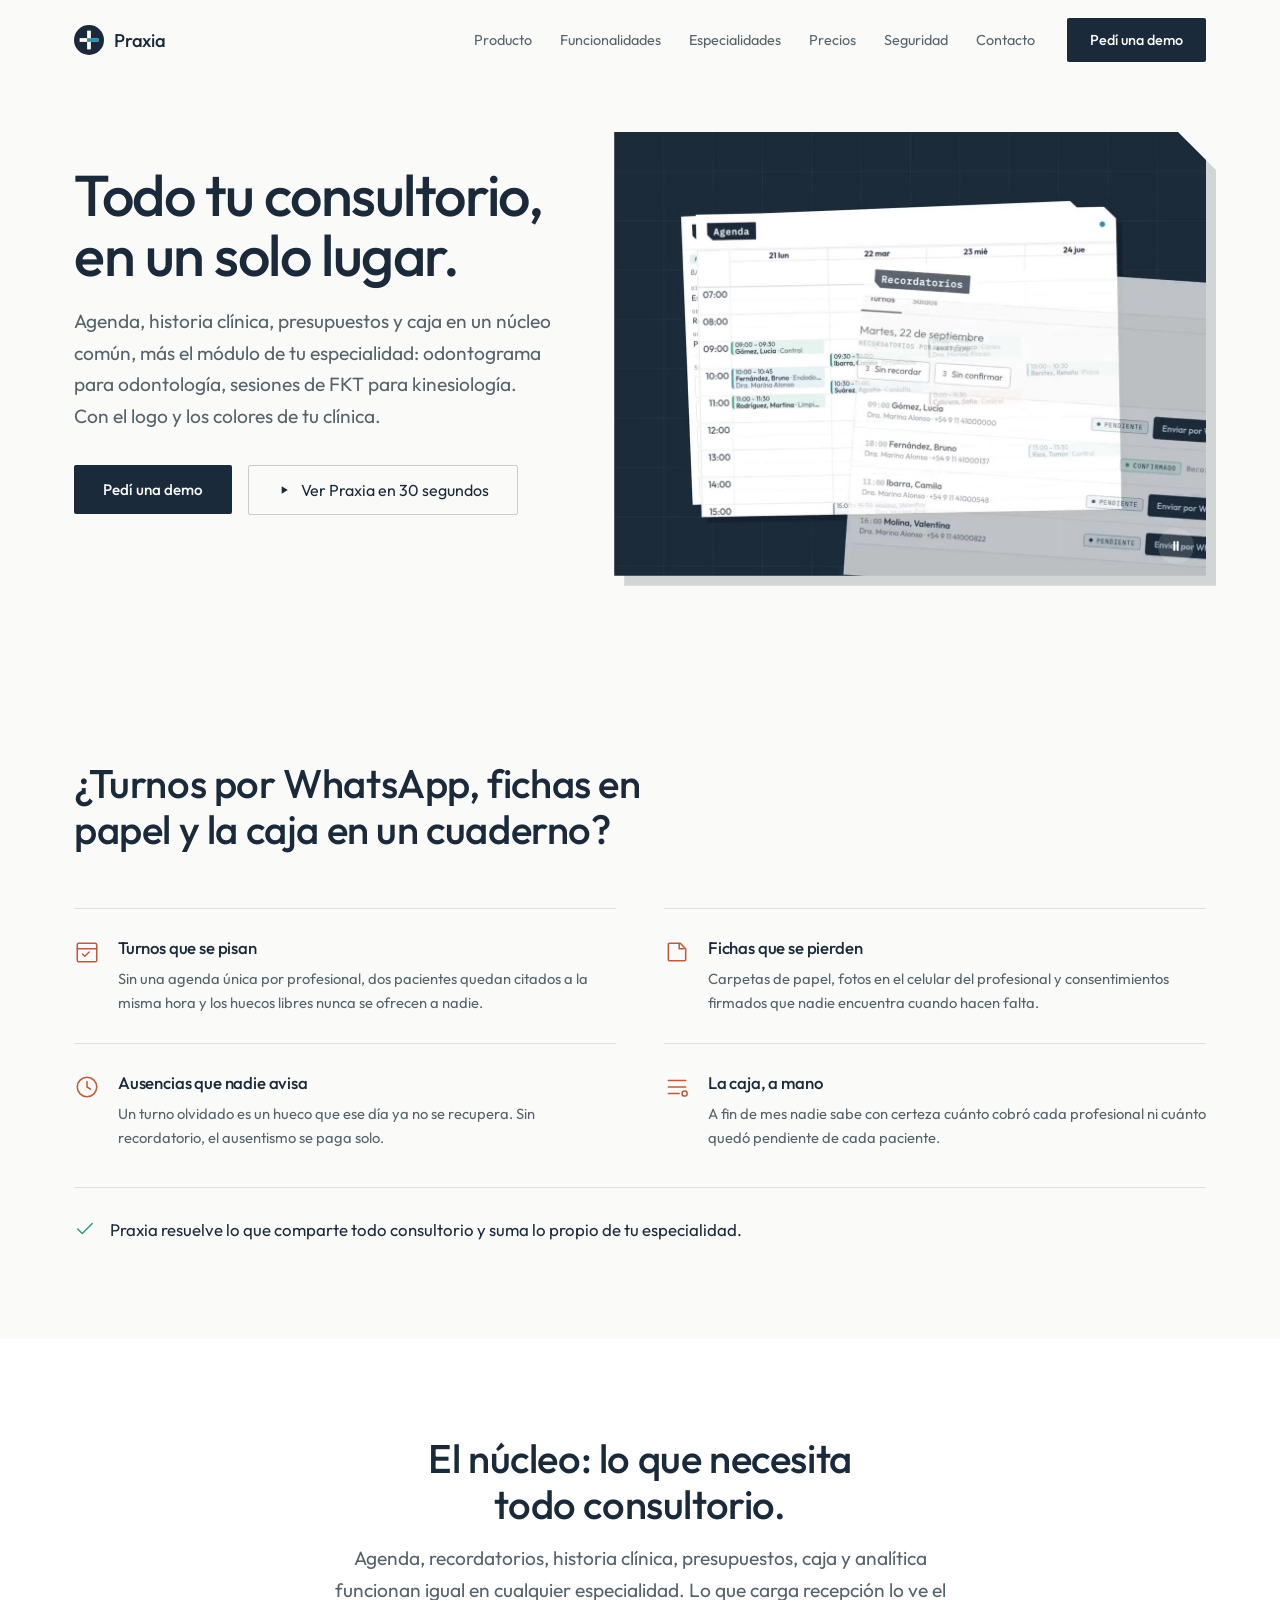
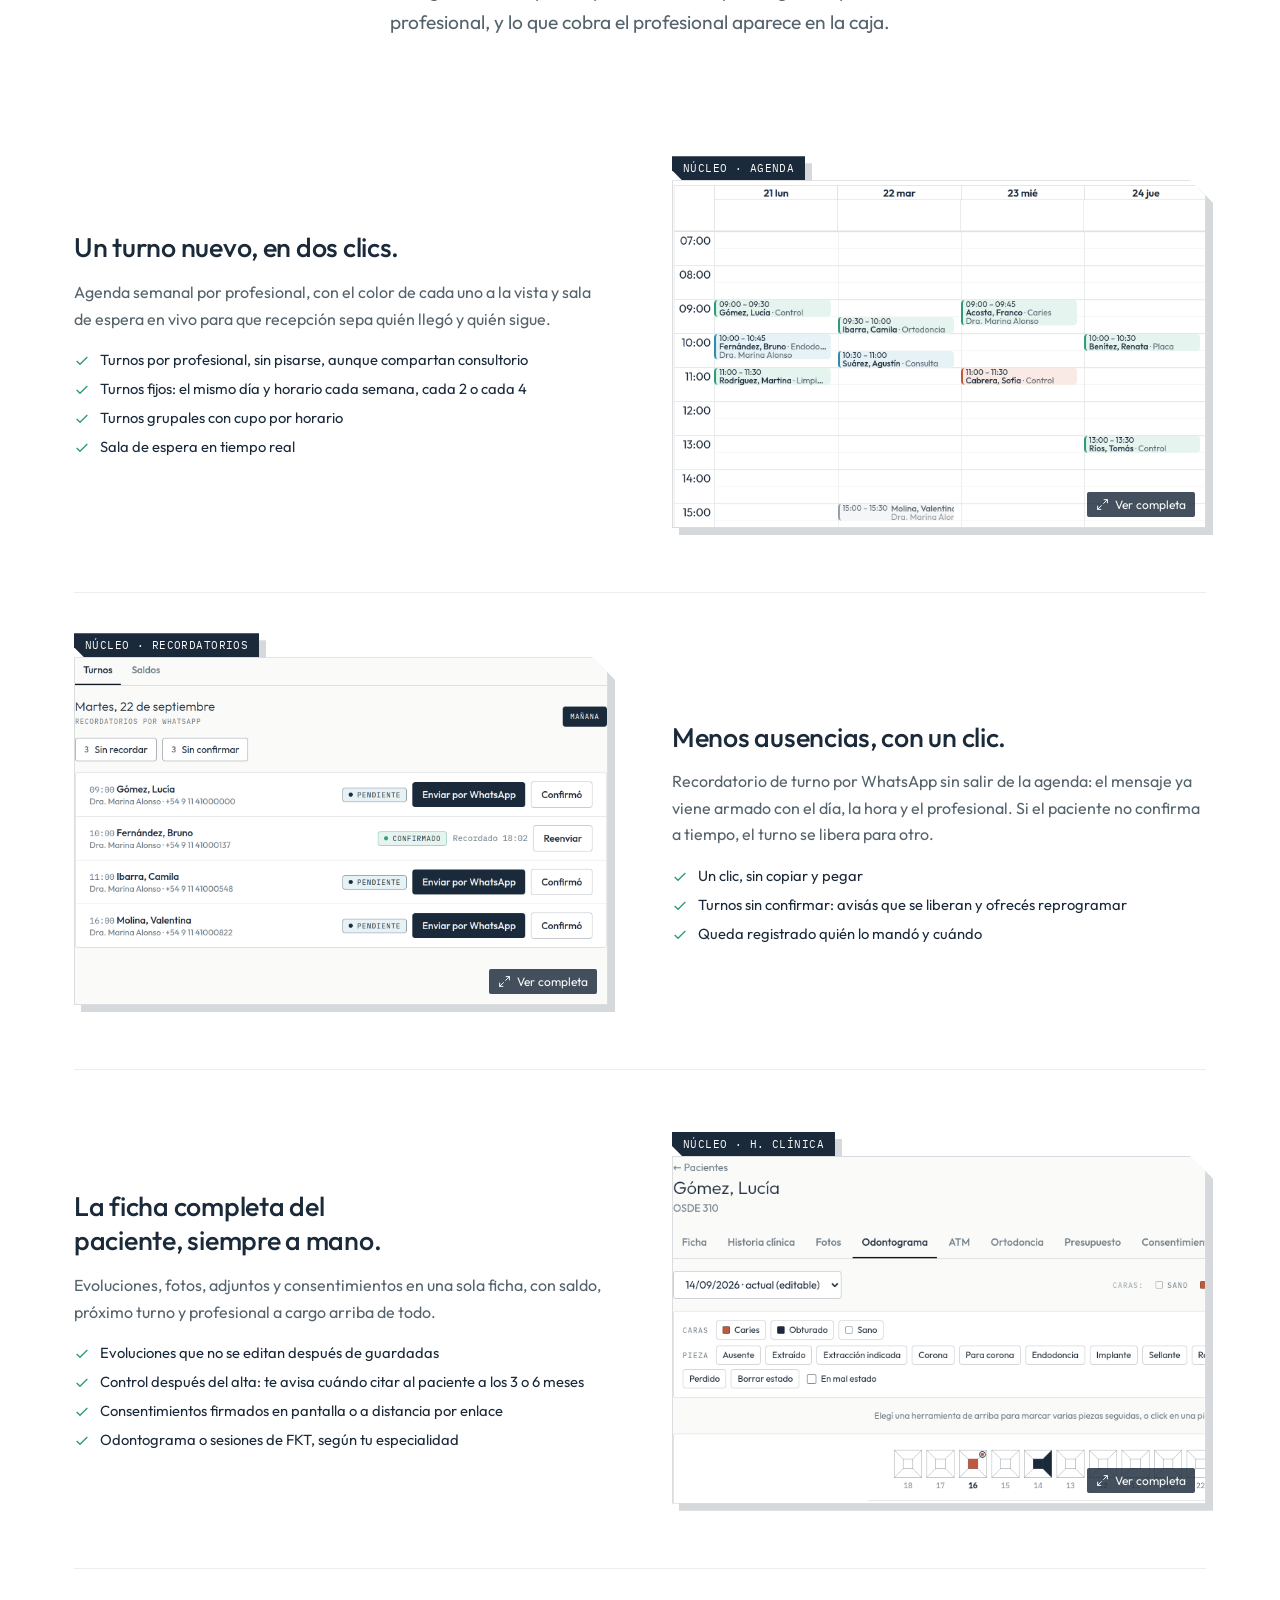
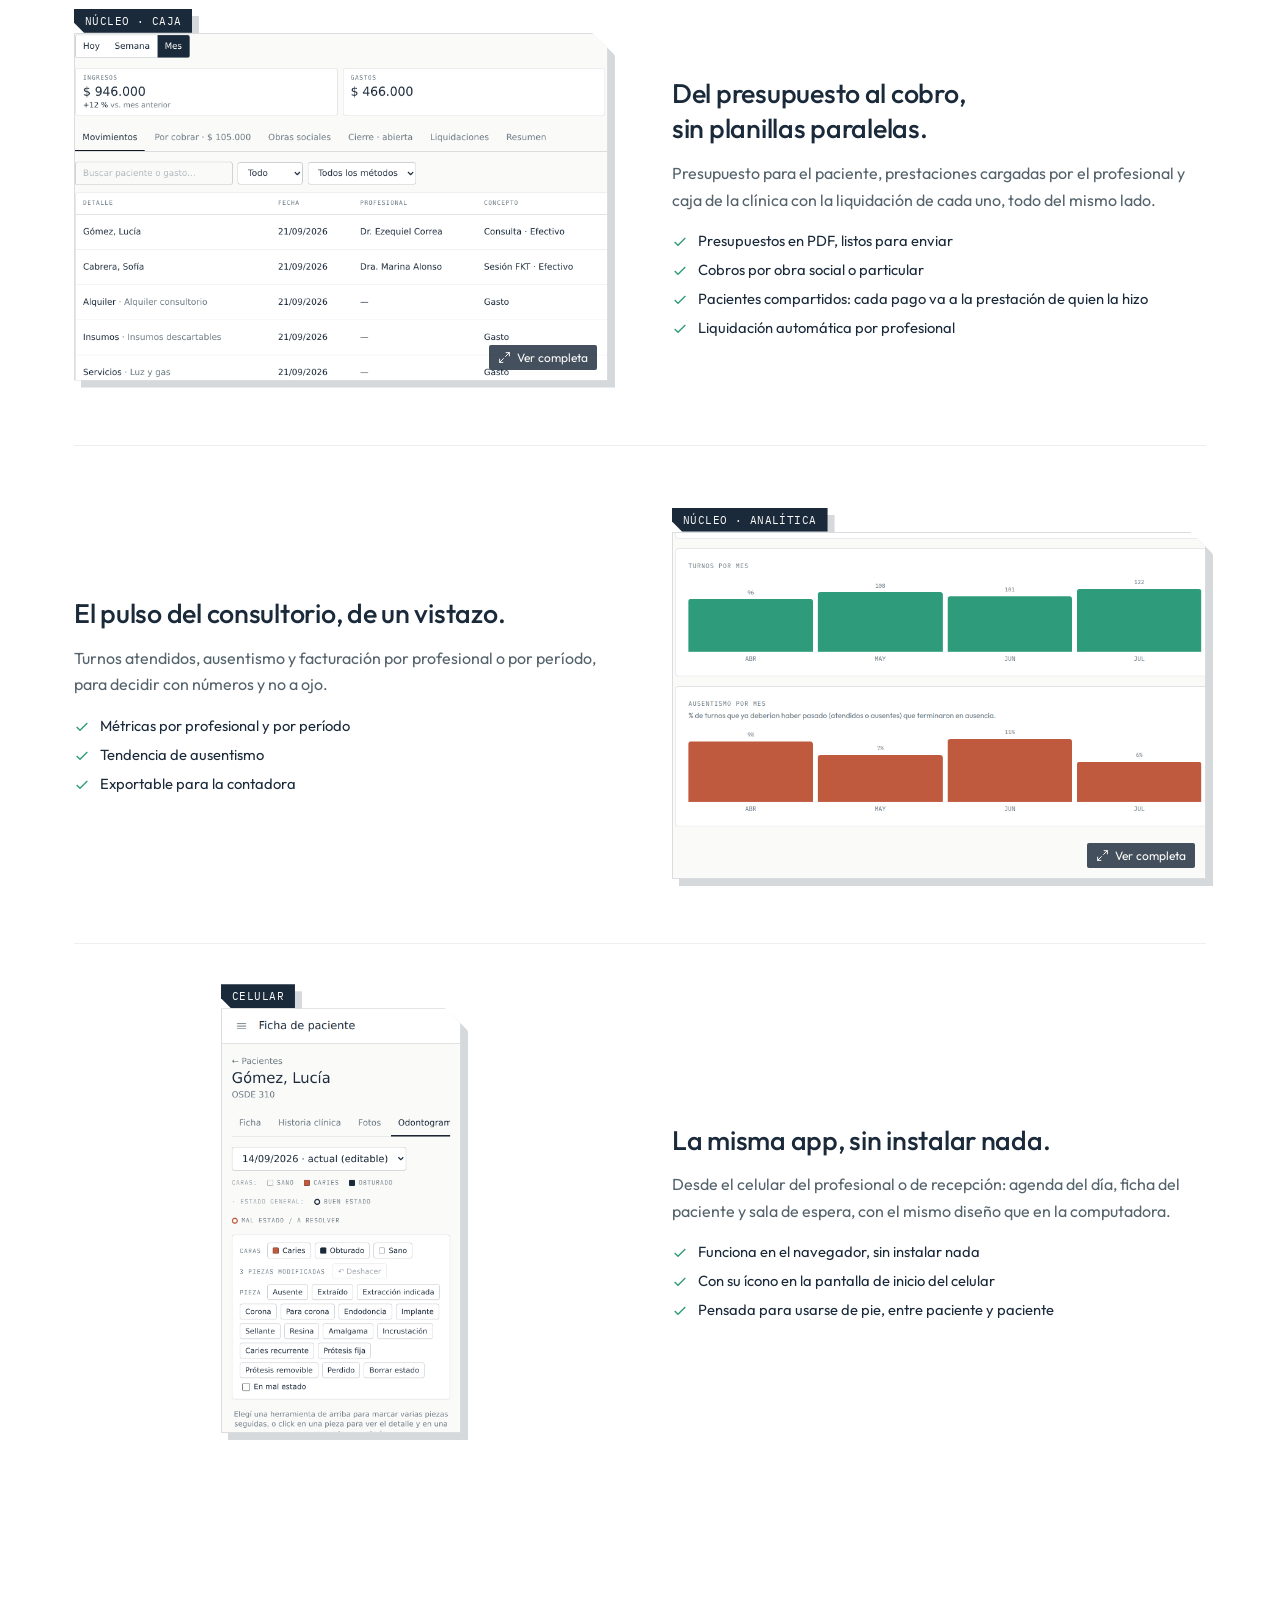
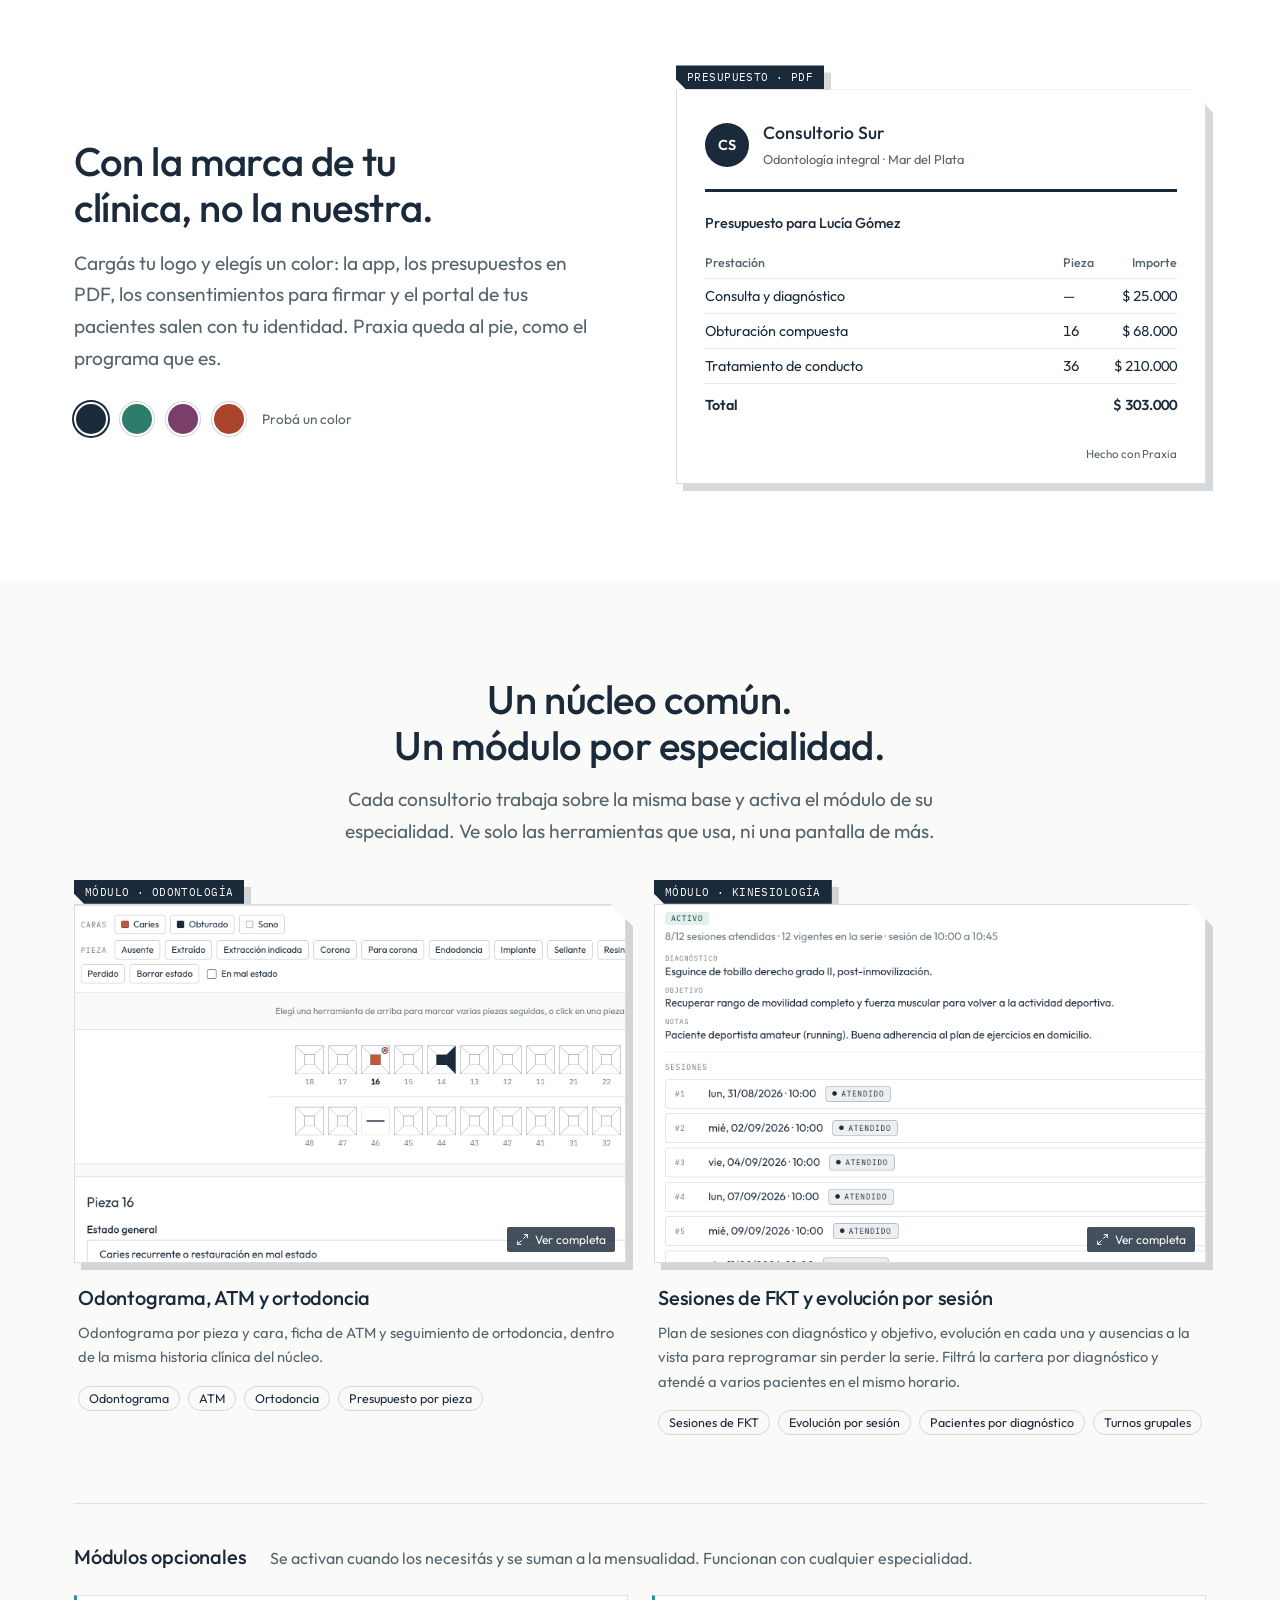
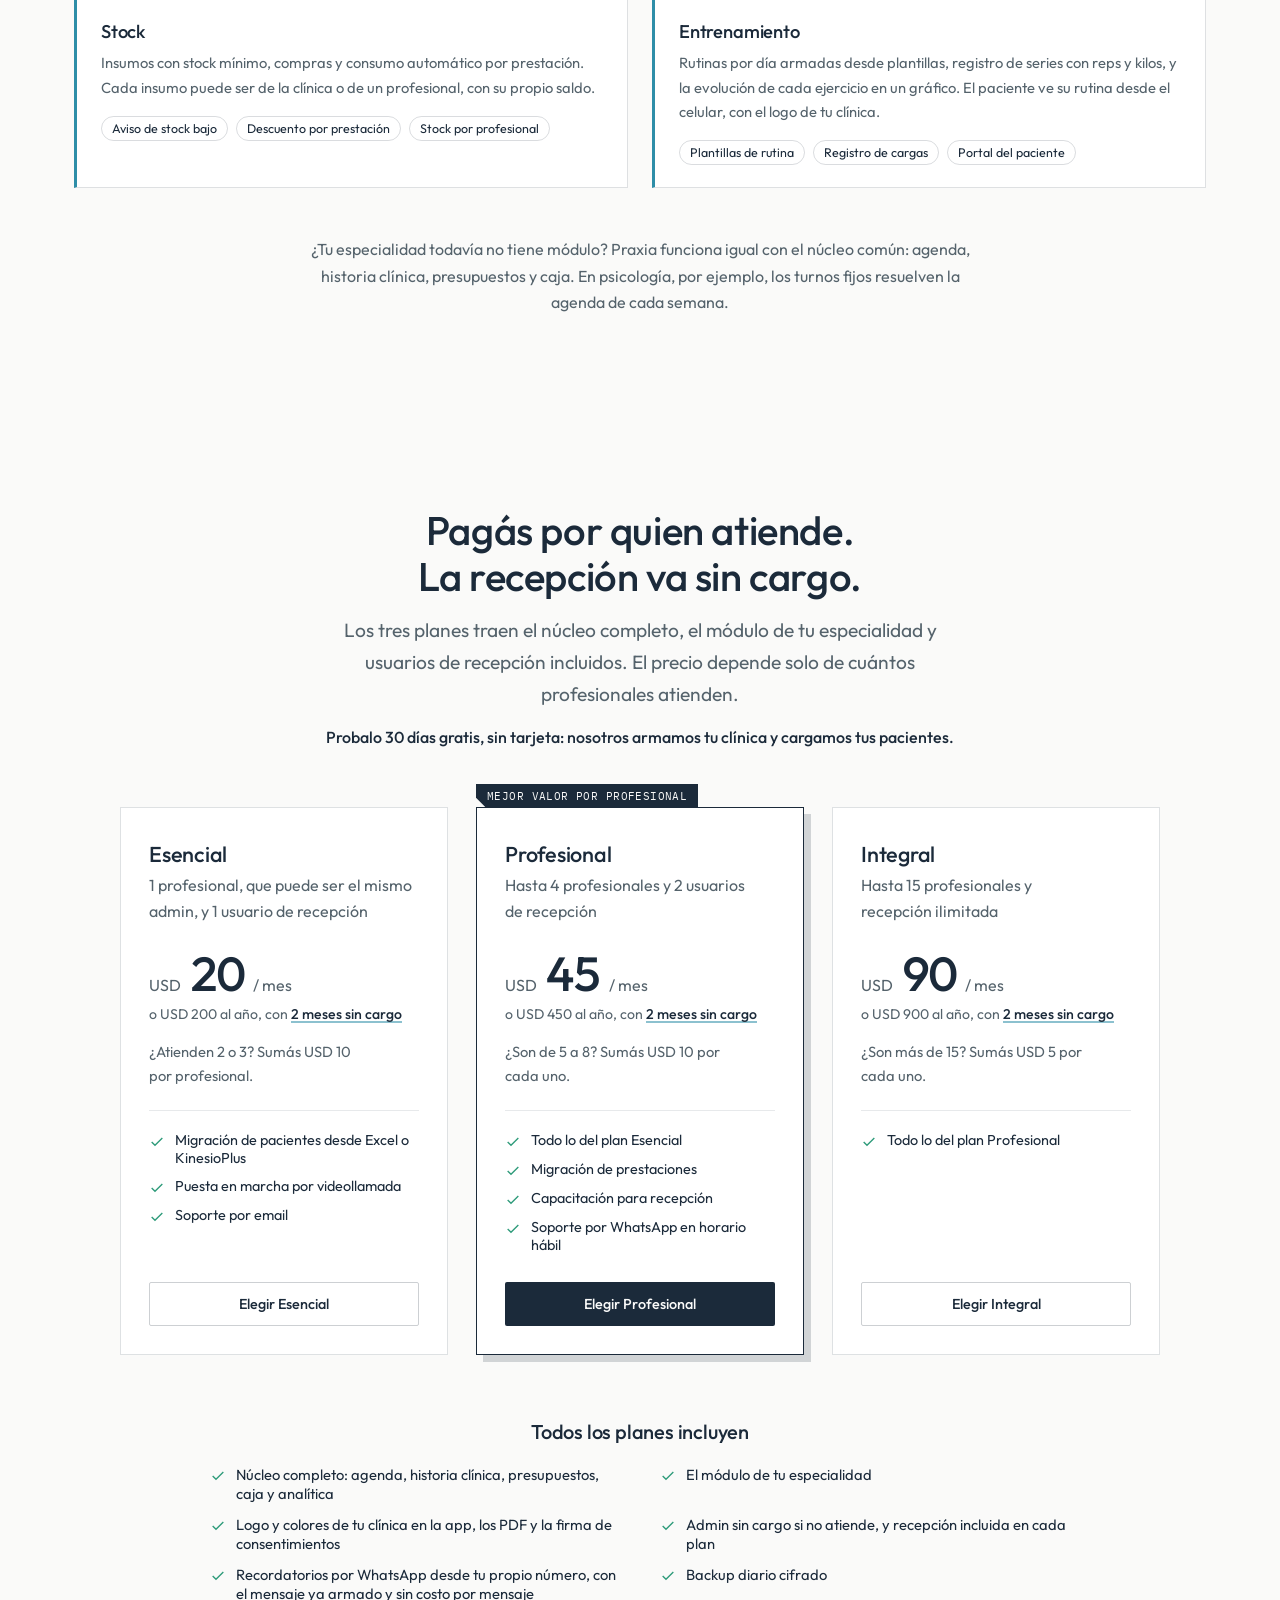
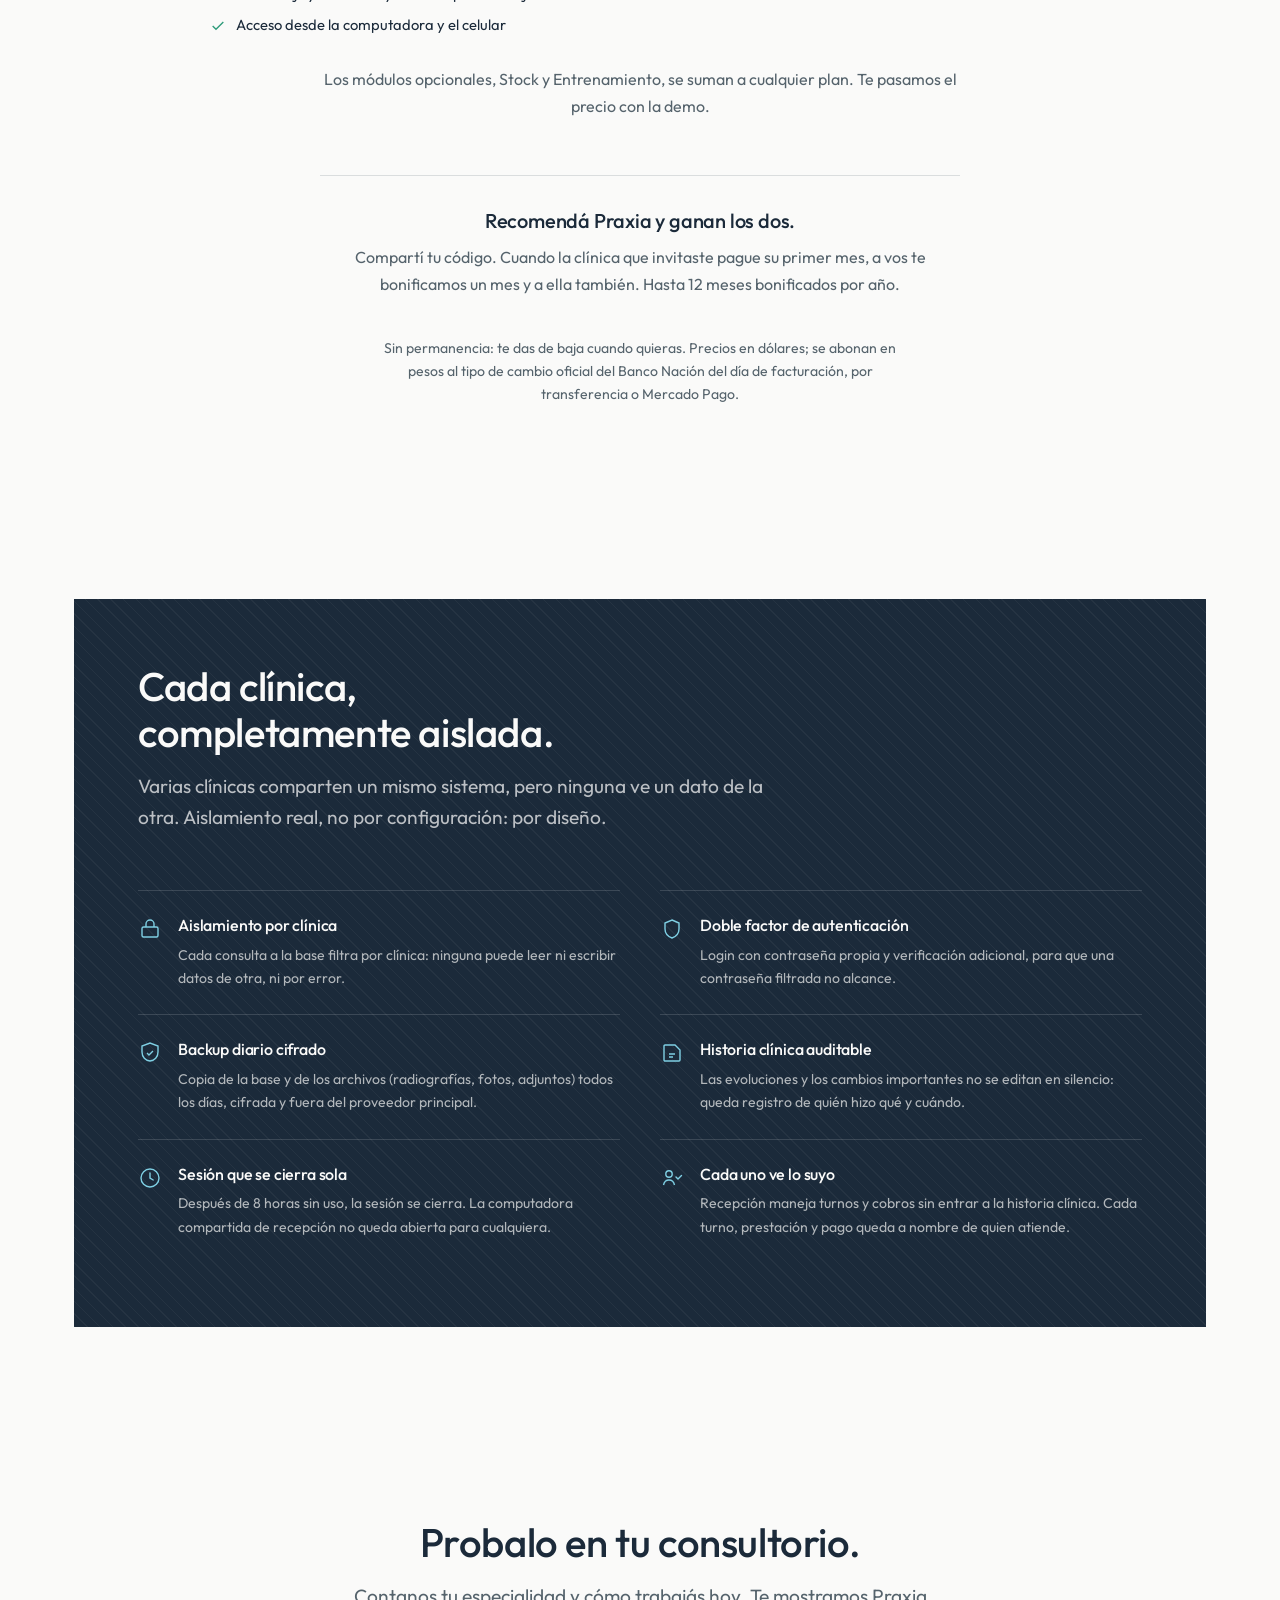
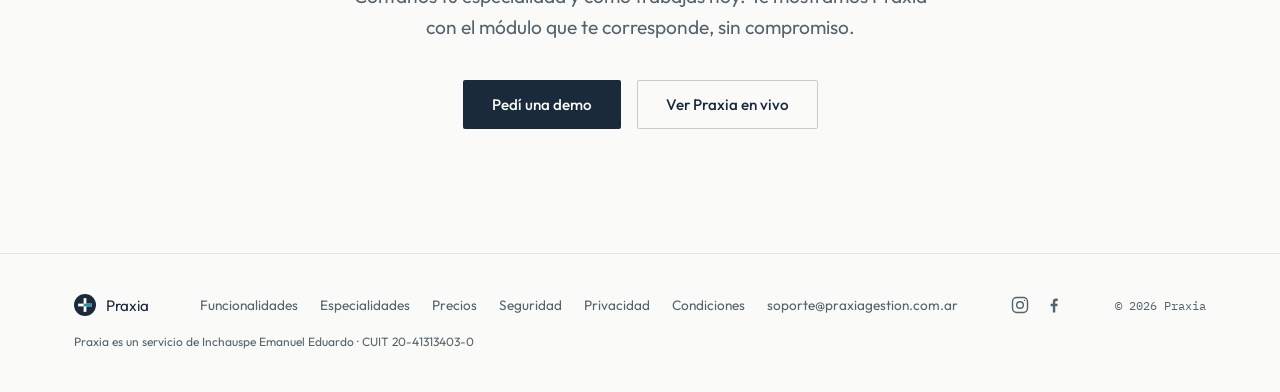
==== commit 5824493a: "Condiciones del servicio (terminos.html) y ancla #derechos en privacidad Página requerida por la app" ====
--- a/index.html
+++ b/index.html
@@ -600,6 +600,7 @@
         <a href="#precios">Precios</a>
         <a href="#seguridad">Seguridad</a>
         <a href="privacidad.html">Privacidad</a>
+        <a href="terminos.html">Condiciones</a>
         <a href="mailto:soporte@praxiagestion.com.ar">soporte@praxiagestion.com.ar</a>
       </nav>
       <div class="footer-social">
